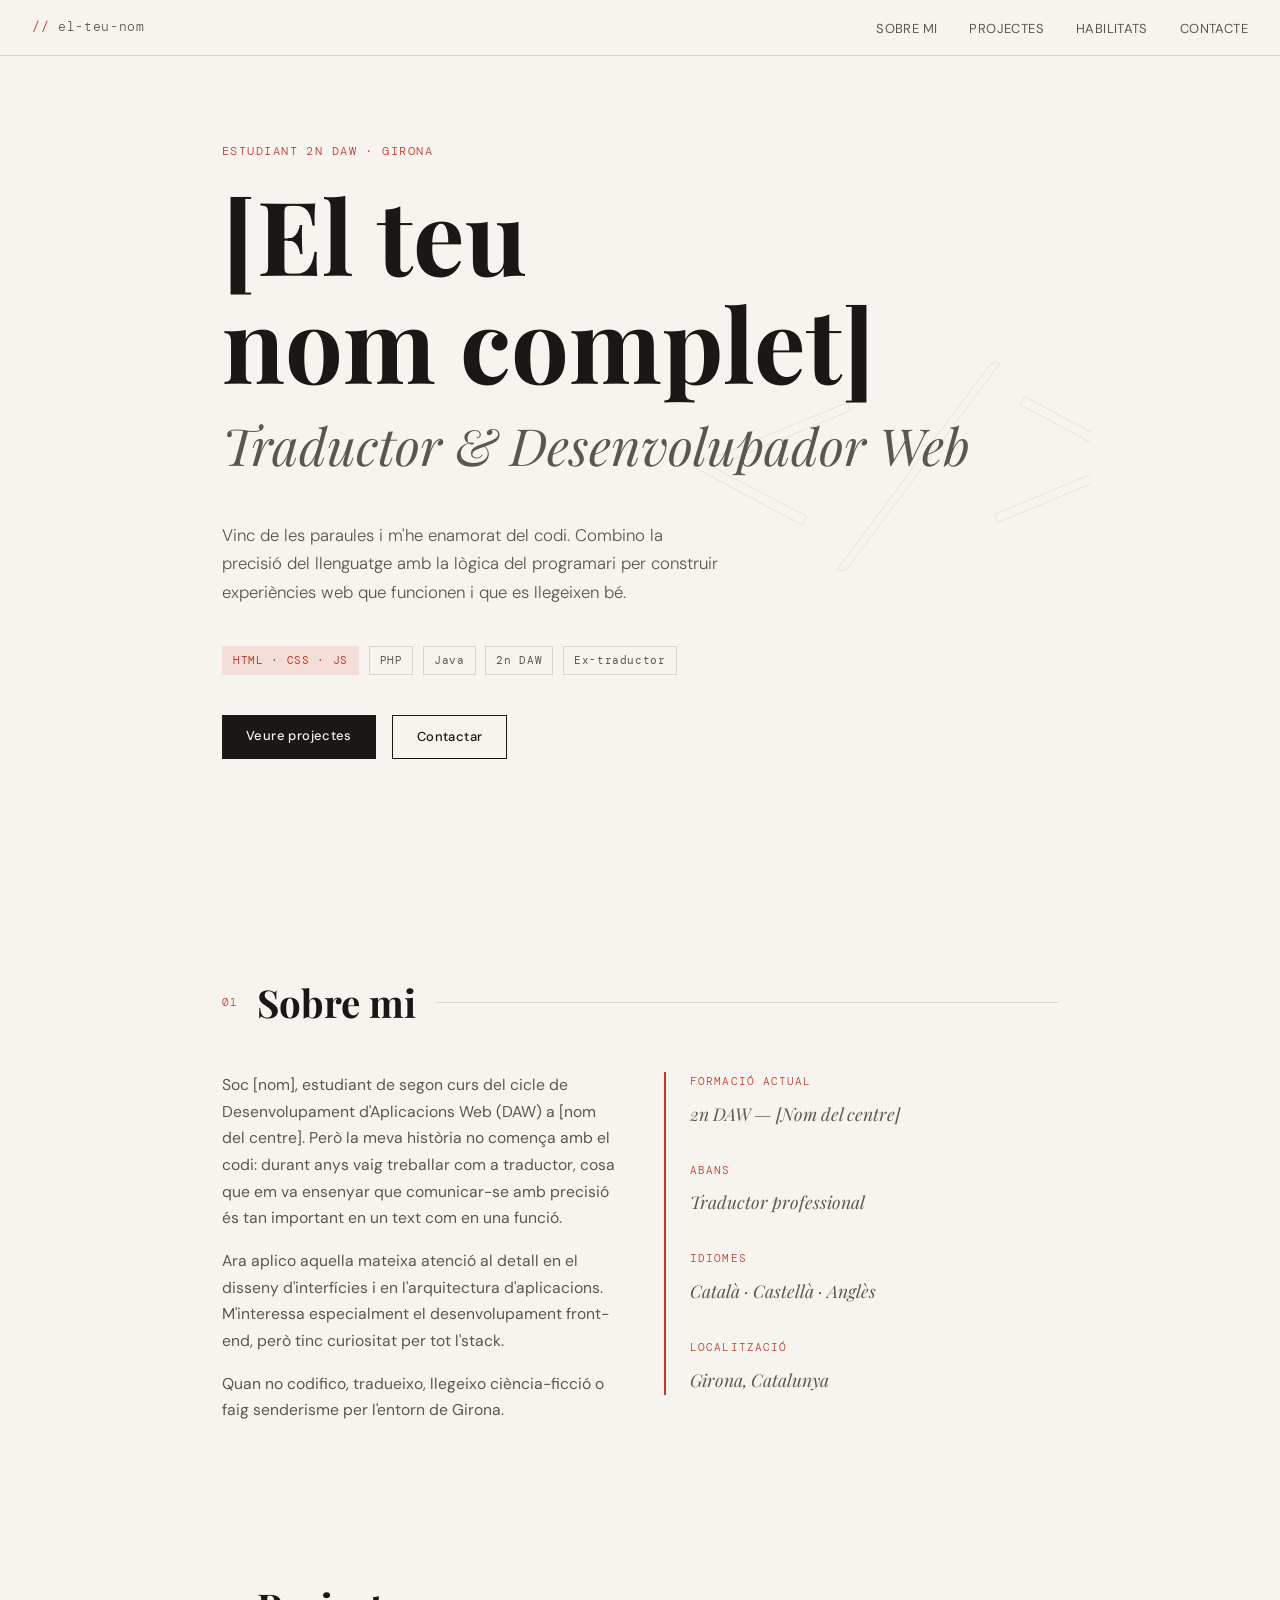
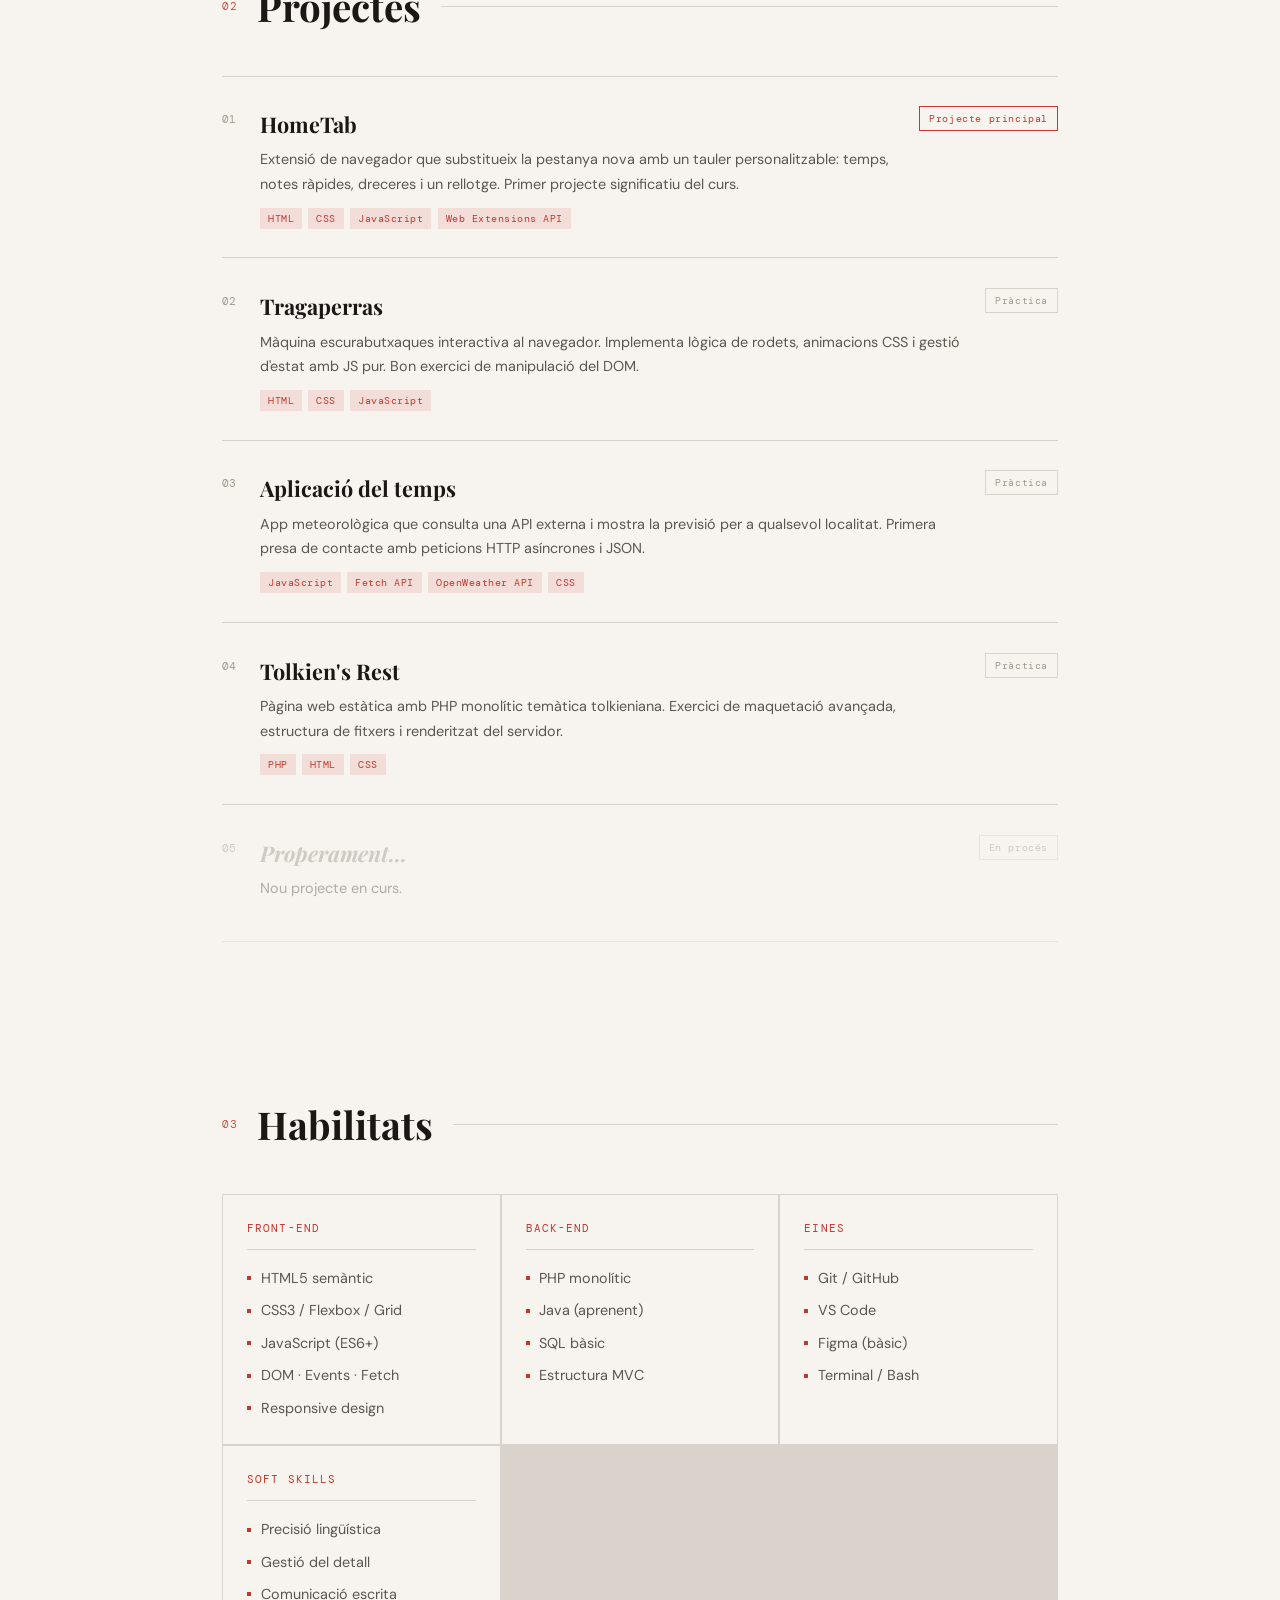
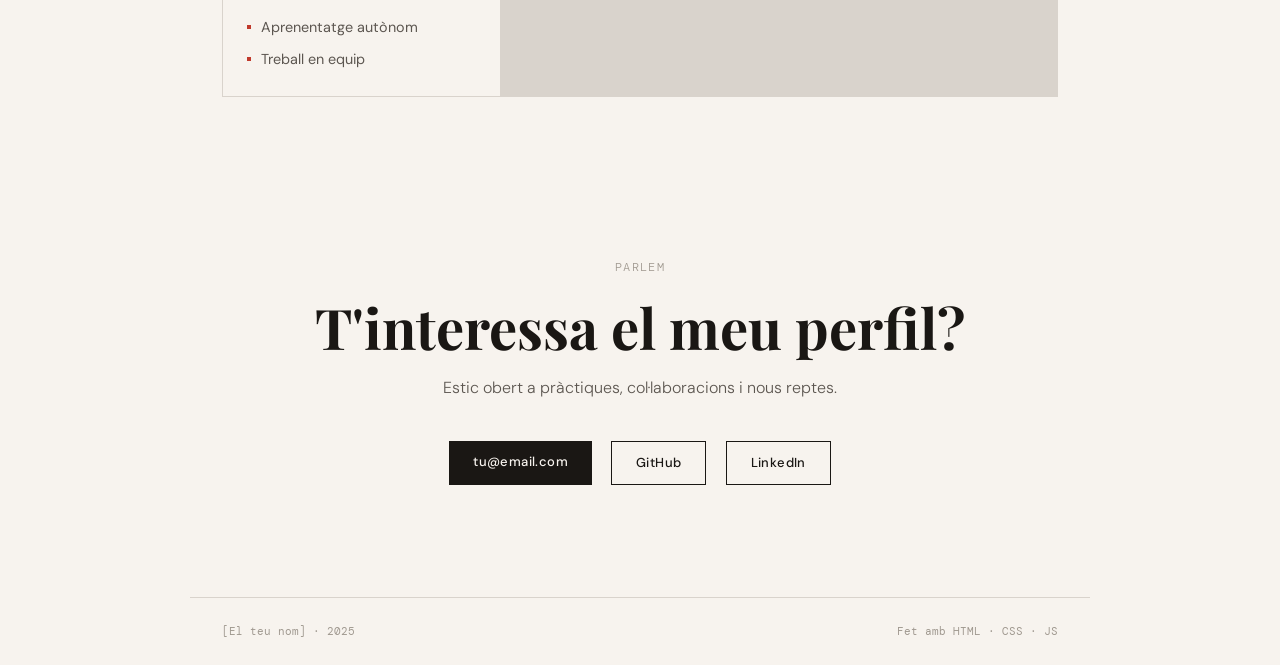
==== index.html @ 100c136e "Rename portfolio.html to index.html" ====
<!DOCTYPE html>
<html lang="ca">
<head>
  <meta charset="UTF-8" />
  <meta name="viewport" content="width=device-width, initial-scale=1.0" />
  <title>Portfolio — [El teu nom]</title>
  <link rel="preconnect" href="https://fonts.googleapis.com" />
  <link rel="preconnect" href="https://fonts.gstatic.com" crossorigin />
  <link href="https://fonts.googleapis.com/css2?family=Playfair+Display:ital,wght@0,400;0,700;1,400&family=DM+Mono:wght@300;400&family=DM+Sans:wght@300;400;500&display=swap" rel="stylesheet" />

  <style>
    *, *::before, *::after { box-sizing: border-box; margin: 0; padding: 0; }

    :root {
      --cream: #F7F3EE;
      --ink: #1A1714;
      --ink-muted: #5C5650;
      --ink-faint: #A09990;
      --accent: #C0392B;
      --accent-soft: #F2DDD9;
      --rule: #D9D3CC;
      --serif: 'Playfair Display', Georgia, serif;
      --sans: 'DM Sans', sans-serif;
      --mono: 'DM Mono', monospace;
    }

    html { scroll-behavior: smooth; }

    body {
      background: var(--cream);
      color: var(--ink);
      font-family: var(--sans);
      font-size: 16px;
      line-height: 1.7;
      overflow-x: hidden;
    }

    /* ── NAV ── */
    nav {
      position: fixed;
      top: 0; left: 0; right: 0;
      z-index: 100;
      background: var(--cream);
      border-bottom: 1px solid var(--rule);
      padding: 0 2rem;
      display: flex;
      align-items: center;
      justify-content: space-between;
      height: 56px;
      transition: box-shadow 0.3s;
    }
    nav.scrolled { box-shadow: 0 2px 16px rgba(26,23,20,0.07); }

    .nav-brand {
      font-family: var(--mono);
      font-size: 13px;
      font-weight: 300;
      color: var(--ink-muted);
      letter-spacing: 0.05em;
      text-decoration: none;
    }
    .nav-brand span { color: var(--accent); }

    .nav-links {
      display: flex;
      gap: 2rem;
      list-style: none;
    }
    .nav-links a {
      font-family: var(--sans);
      font-size: 13px;
      font-weight: 400;
      color: var(--ink-muted);
      text-decoration: none;
      letter-spacing: 0.03em;
      text-transform: uppercase;
      transition: color 0.2s;
    }
    .nav-links a:hover { color: var(--accent); }

    /* ── SECTIONS ── */
    section {
      padding: 5rem 2rem;
      max-width: 900px;
      margin: 0 auto;
    }

    /* ── HERO ── */
    #hero {
      min-height: 100vh;
      display: flex;
      flex-direction: column;
      justify-content: center;
      padding-top: 80px;
      position: relative;
      overflow: hidden;
    }

    .hero-decoration {
      position: absolute;
      right: -60px;
      top: 50%;
      transform: translateY(-50%);
      font-family: var(--serif);
      font-size: 22vw;
      font-style: italic;
      color: transparent;
      -webkit-text-stroke: 1px var(--rule);
      pointer-events: none;
      user-select: none;
      line-height: 1;
      opacity: 0.5;
    }

    .hero-label {
      font-family: var(--mono);
      font-size: 12px;
      font-weight: 300;
      color: var(--accent);
      letter-spacing: 0.12em;
      text-transform: uppercase;
      margin-bottom: 1.2rem;
      opacity: 0;
      animation: fadeUp 0.7s 0.2s forwards;
    }

    .hero-name {
      font-family: var(--serif);
      font-size: clamp(3rem, 8vw, 6.5rem);
      font-weight: 700;
      line-height: 1.05;
      margin-bottom: 0.4rem;
      opacity: 0;
      animation: fadeUp 0.7s 0.35s forwards;
    }

    .hero-name-sub {
      font-family: var(--serif);
      font-size: clamp(1.8rem, 4vw, 3.5rem);
      font-weight: 400;
      font-style: italic;
      color: var(--ink-muted);
      margin-bottom: 2rem;
      opacity: 0;
      animation: fadeUp 0.7s 0.5s forwards;
    }

    .hero-desc {
      font-size: 1.05rem;
      font-weight: 300;
      color: var(--ink-muted);
      max-width: 500px;
      margin-bottom: 2.5rem;
      opacity: 0;
      animation: fadeUp 0.7s 0.65s forwards;
    }

    .hero-tags {
      display: flex;
      flex-wrap: wrap;
      gap: 0.6rem;
      margin-bottom: 2.5rem;
      opacity: 0;
      animation: fadeUp 0.7s 0.8s forwards;
    }
    .tag {
      font-family: var(--mono);
      font-size: 11px;
      font-weight: 400;
      padding: 4px 10px;
      border: 1px solid var(--rule);
      color: var(--ink-muted);
      letter-spacing: 0.06em;
    }
    .tag.accent {
      background: var(--accent-soft);
      border-color: var(--accent-soft);
      color: var(--accent);
    }

    .hero-cta {
      display: flex;
      gap: 1rem;
      flex-wrap: wrap;
      opacity: 0;
      animation: fadeUp 0.7s 0.95s forwards;
    }
    .btn {
      font-family: var(--sans);
      font-size: 13px;
      font-weight: 500;
      padding: 10px 24px;
      text-decoration: none;
      display: inline-block;
      transition: all 0.2s;
      cursor: pointer;
      border: none;
      letter-spacing: 0.03em;
    }
    .btn-primary {
      background: var(--ink);
      color: var(--cream);
    }
    .btn-primary:hover { background: var(--accent); }
    .btn-outline {
      background: transparent;
      color: var(--ink);
      border: 1px solid var(--ink);
    }
    .btn-outline:hover { background: var(--ink); color: var(--cream); }

    /* ── SECTION HEADERS ── */
    .section-header {
      display: flex;
      align-items: center;
      gap: 1.2rem;
      margin-bottom: 3rem;
    }
    .section-num {
      font-family: var(--mono);
      font-size: 11px;
      font-weight: 300;
      color: var(--accent);
      letter-spacing: 0.1em;
    }
    .section-title {
      font-family: var(--serif);
      font-size: clamp(1.6rem, 3vw, 2.4rem);
      font-weight: 700;
      line-height: 1.15;
    }
    .section-rule {
      flex: 1;
      height: 1px;
      background: var(--rule);
    }

    /* ── SOBRE MI ── */
    .about-grid {
      display: grid;
      grid-template-columns: 1fr 1fr;
      gap: 3rem;
      align-items: start;
    }
    @media (max-width: 640px) { .about-grid { grid-template-columns: 1fr; } }

    .about-text p {
      color: var(--ink-muted);
      margin-bottom: 1rem;
      font-size: 0.98rem;
    }
    .about-text p:last-child { margin-bottom: 0; }

    .about-aside {
      border-left: 2px solid var(--accent);
      padding-left: 1.5rem;
    }
    .aside-block {
      margin-bottom: 2rem;
    }
    .aside-block:last-child { margin-bottom: 0; }
    .aside-label {
      font-family: var(--mono);
      font-size: 11px;
      font-weight: 300;
      color: var(--accent);
      letter-spacing: 0.1em;
      text-transform: uppercase;
      margin-bottom: 0.5rem;
    }
    .aside-value {
      font-family: var(--serif);
      font-size: 1.1rem;
      font-style: italic;
      color: var(--ink-muted);
    }

    /* ── PROJECTES ── */
    .project-list {
      display: flex;
      flex-direction: column;
      gap: 1px;
      border-top: 1px solid var(--rule);
    }
    .project-item {
      border-bottom: 1px solid var(--rule);
      padding: 1.8rem 0;
      display: grid;
      grid-template-columns: auto 1fr auto;
      gap: 1.5rem;
      align-items: start;
      cursor: pointer;
      transition: background 0.2s;
      position: relative;
    }
    .project-item:hover { background: rgba(192,57,43,0.03); }
    .project-item::after {
      content: '→';
      position: absolute;
      right: 0;
      top: 50%;
      transform: translateY(-50%) translateX(-8px);
      opacity: 0;
      transition: all 0.2s;
      color: var(--accent);
      font-size: 1.2rem;
    }
    .project-item:hover::after { opacity: 1; transform: translateY(-50%) translateX(0); }

    .project-num {
      font-family: var(--mono);
      font-size: 11px;
      color: var(--ink-faint);
      padding-top: 4px;
    }
    .project-name {
      font-family: var(--serif);
      font-size: 1.35rem;
      font-weight: 700;
      margin-bottom: 0.3rem;
    }
    .project-desc {
      font-size: 0.9rem;
      color: var(--ink-muted);
      margin-bottom: 0.7rem;
    }
    .project-tech {
      display: flex;
      flex-wrap: wrap;
      gap: 0.4rem;
    }
    .tech-pill {
      font-family: var(--mono);
      font-size: 10px;
      font-weight: 400;
      padding: 2px 8px;
      background: var(--accent-soft);
      color: var(--accent);
      letter-spacing: 0.05em;
    }
    .project-badge {
      font-family: var(--mono);
      font-size: 10px;
      padding: 3px 9px;
      border: 1px solid var(--rule);
      color: var(--ink-faint);
      letter-spacing: 0.06em;
      white-space: nowrap;
    }
    .project-badge.featured {
      border-color: var(--accent);
      color: var(--accent);
    }

    /* ── HABILITATS ── */
    .skills-grid {
      display: grid;
      grid-template-columns: repeat(auto-fit, minmax(220px, 1fr));
      gap: 2px;
      background: var(--rule);
      border: 1px solid var(--rule);
    }
    .skill-group {
      background: var(--cream);
      padding: 1.5rem;
    }
    .skill-group-title {
      font-family: var(--mono);
      font-size: 11px;
      font-weight: 400;
      color: var(--accent);
      letter-spacing: 0.1em;
      text-transform: uppercase;
      margin-bottom: 1rem;
      padding-bottom: 0.7rem;
      border-bottom: 1px solid var(--rule);
    }
    .skill-list {
      list-style: none;
      display: flex;
      flex-direction: column;
      gap: 0.5rem;
    }
    .skill-list li {
      font-size: 0.9rem;
      color: var(--ink-muted);
      display: flex;
      align-items: center;
      gap: 0.6rem;
    }
    .skill-list li::before {
      content: '';
      width: 4px;
      height: 4px;
      background: var(--accent);
      flex-shrink: 0;
    }

    /* ── CONTACTE ── */
    #contact {
      text-align: center;
      padding: 5rem 2rem 7rem;
    }
    .contact-eyebrow {
      font-family: var(--mono);
      font-size: 12px;
      font-weight: 300;
      color: var(--ink-faint);
      letter-spacing: 0.12em;
      text-transform: uppercase;
      margin-bottom: 1.2rem;
    }
    .contact-heading {
      font-family: var(--serif);
      font-size: clamp(2rem, 5vw, 3.5rem);
      font-weight: 700;
      margin-bottom: 1rem;
      line-height: 1.1;
    }
    .contact-sub {
      font-size: 1rem;
      color: var(--ink-muted);
      margin-bottom: 2.5rem;
      font-weight: 300;
    }
    .contact-links {
      display: flex;
      gap: 1.2rem;
      justify-content: center;
      flex-wrap: wrap;
    }

    /* ── FOOTER ── */
    footer {
      border-top: 1px solid var(--rule);
      padding: 1.5rem 2rem;
      display: flex;
      justify-content: space-between;
      align-items: center;
      font-family: var(--mono);
      font-size: 11px;
      color: var(--ink-faint);
      max-width: 900px;
      margin: 0 auto;
    }

    /* ── ANIMACIONS ── */
    @keyframes fadeUp {
      from { opacity: 0; transform: translateY(18px); }
      to   { opacity: 1; transform: translateY(0); }
    }

    .reveal {
      opacity: 0;
      transform: translateY(20px);
      transition: opacity 0.6s, transform 0.6s;
    }
    .reveal.visible {
      opacity: 1;
      transform: translateY(0);
    }

    /* ── HAMBURGER MOBILE ── */
    .nav-toggle {
      display: none;
      background: none;
      border: none;
      cursor: pointer;
      padding: 4px;
      flex-direction: column;
      gap: 5px;
    }
    .nav-toggle span {
      display: block;
      width: 22px;
      height: 1.5px;
      background: var(--ink);
      transition: all 0.3s;
    }

    @media (max-width: 600px) {
      .nav-toggle { display: flex; }
      .nav-links {
        display: none;
        position: absolute;
        top: 56px; left: 0; right: 0;
        background: var(--cream);
        border-bottom: 1px solid var(--rule);
        flex-direction: column;
        gap: 0;
        padding: 0.5rem 0;
      }
      .nav-links.open { display: flex; }
      .nav-links li { border-bottom: 1px solid var(--rule); }
      .nav-links a {
        display: block;
        padding: 0.9rem 2rem;
        font-size: 14px;
      }
    }
  </style>
</head>
<body>

<!-- ── NAV ── -->
<nav id="nav">
  <a class="nav-brand" href="#hero">
    <span>//</span> el-teu-nom
  </a>
  <ul class="nav-links" id="nav-links">
    <li><a href="#sobre">Sobre mi</a></li>
    <li><a href="#projectes">Projectes</a></li>
    <li><a href="#habilitats">Habilitats</a></li>
    <li><a href="#contact">Contacte</a></li>
  </ul>
  <button class="nav-toggle" id="nav-toggle" aria-label="Menú">
    <span></span><span></span><span></span>
  </button>
</nav>

<!-- ── HERO ── -->
<section id="hero">
  <div class="hero-decoration" aria-hidden="true">&lt;/&gt;</div>

  <p class="hero-label">Estudiant 2n DAW · Girona</p>
  <h1 class="hero-name">[El teu<br>nom complet]</h1>
  <p class="hero-name-sub">Traductor & Desenvolupador Web</p>
  <p class="hero-desc">
    Vinc de les paraules i m'he enamorat del codi. Combino la precisió
    del llenguatge amb la lògica del programari per construir experiències web
    que funcionen i que es llegeixen bé.
  </p>
  <div class="hero-tags">
    <span class="tag accent">HTML · CSS · JS</span>
    <span class="tag">PHP</span>
    <span class="tag">Java</span>
    <span class="tag">2n DAW</span>
    <span class="tag">Ex-traductor</span>
  </div>
  <div class="hero-cta">
    <a href="#projectes" class="btn btn-primary">Veure projectes</a>
    <a href="#contact" class="btn btn-outline">Contactar</a>
  </div>
</section>

<!-- ── SOBRE MI ── -->
<section id="sobre">
  <div class="section-header reveal">
    <span class="section-num">01</span>
    <h2 class="section-title">Sobre mi</h2>
    <div class="section-rule"></div>
  </div>

  <div class="about-grid reveal">
    <div class="about-text">
      <p>
        Soc [nom], estudiant de segon curs del cicle de Desenvolupament
        d'Aplicacions Web (DAW) a [nom del centre]. Però la meva història no
        comença amb el codi: durant anys vaig treballar com a traductor, cosa
        que em va ensenyar que comunicar-se amb precisió és tan important
        en un text com en una funció.
      </p>
      <p>
        Ara aplico aquella mateixa atenció al detall en el disseny d'interfícies
        i en l'arquitectura d'aplicacions. M'interessa especialment el
        desenvolupament front-end, però tinc curiositat per tot l'stack.
      </p>
      <p>
        Quan no codifico, tradueixo, llegeixo ciència-ficció o faig senderisme
        per l'entorn de Girona.
      </p>
    </div>

    <div class="about-aside">
      <div class="aside-block">
        <p class="aside-label">Formació actual</p>
        <p class="aside-value">2n DAW — [Nom del centre]</p>
      </div>
      <div class="aside-block">
        <p class="aside-label">Abans</p>
        <p class="aside-value">Traductor professional</p>
      </div>
      <div class="aside-block">
        <p class="aside-label">Idiomes</p>
        <p class="aside-value">Català · Castellà · Anglès</p>
      </div>
      <div class="aside-block">
        <p class="aside-label">Localització</p>
        <p class="aside-value">Girona, Catalunya</p>
      </div>
    </div>
  </div>
</section>

<!-- ── PROJECTES ── -->
<section id="projectes">
  <div class="section-header reveal">
    <span class="section-num">02</span>
    <h2 class="section-title">Projectes</h2>
    <div class="section-rule"></div>
  </div>

  <div class="project-list">

    <!-- HomeTab -->
    <div class="project-item reveal">
      <span class="project-num">01</span>
      <div>
        <h3 class="project-name">HomeTab</h3>
        <p class="project-desc">
          Extensió de navegador que substitueix la pestanya nova amb un
          tauler personalitzable: temps, notes ràpides, dreceres i un
          rellotge. Primer projecte significatiu del curs.
        </p>
        <div class="project-tech">
          <span class="tech-pill">HTML</span>
          <span class="tech-pill">CSS</span>
          <span class="tech-pill">JavaScript</span>
          <span class="tech-pill">Web Extensions API</span>
        </div>
      </div>
      <span class="project-badge featured">Projecte principal</span>
    </div>

    <!-- Tragaperras -->
    <div class="project-item reveal">
      <span class="project-num">02</span>
      <div>
        <h3 class="project-name">Tragaperras</h3>
        <p class="project-desc">
          Màquina escurabutxaques interactiva al navegador. Implementa
          lògica de rodets, animacions CSS i gestió d'estat amb JS pur.
          Bon exercici de manipulació del DOM.
        </p>
        <div class="project-tech">
          <span class="tech-pill">HTML</span>
          <span class="tech-pill">CSS</span>
          <span class="tech-pill">JavaScript</span>
        </div>
      </div>
      <span class="project-badge">Pràctica</span>
    </div>

    <!-- Aplicació del temps -->
    <div class="project-item reveal">
      <span class="project-num">03</span>
      <div>
        <h3 class="project-name">Aplicació del temps</h3>
        <p class="project-desc">
          App meteorològica que consulta una API externa i mostra la
          previsió per a qualsevol localitat. Primera presa de contacte
          amb peticions HTTP asíncrones i JSON.
        </p>
        <div class="project-tech">
          <span class="tech-pill">JavaScript</span>
          <span class="tech-pill">Fetch API</span>
          <span class="tech-pill">OpenWeather API</span>
          <span class="tech-pill">CSS</span>
        </div>
      </div>
      <span class="project-badge">Pràctica</span>
    </div>

    <!-- Tolkien's Rest -->
    <div class="project-item reveal">
      <span class="project-num">04</span>
      <div>
        <h3 class="project-name">Tolkien's Rest</h3>
        <p class="project-desc">
          Pàgina web estàtica amb PHP monolític temàtica tolkieniana.
          Exercici de maquetació avançada, estructura de fitxers i
          renderitzat del servidor.
        </p>
        <div class="project-tech">
          <span class="tech-pill">PHP</span>
          <span class="tech-pill">HTML</span>
          <span class="tech-pill">CSS</span>
        </div>
      </div>
      <span class="project-badge">Pràctica</span>
    </div>

    <!-- Placeholder futur -->
    <div class="project-item reveal" style="opacity:0.45; pointer-events:none;">
      <span class="project-num">05</span>
      <div>
        <h3 class="project-name" style="font-style:italic; color: var(--ink-faint);">Properament…</h3>
        <p class="project-desc">Nou projecte en curs.</p>
        <div class="project-tech"></div>
      </div>
      <span class="project-badge">En procés</span>
    </div>

  </div>
</section>

<!-- ── HABILITATS ── -->
<section id="habilitats">
  <div class="section-header reveal">
    <span class="section-num">03</span>
    <h2 class="section-title">Habilitats</h2>
    <div class="section-rule"></div>
  </div>

  <div class="skills-grid reveal">
    <div class="skill-group">
      <p class="skill-group-title">Front-end</p>
      <ul class="skill-list">
        <li>HTML5 semàntic</li>
        <li>CSS3 / Flexbox / Grid</li>
        <li>JavaScript (ES6+)</li>
        <li>DOM · Events · Fetch</li>
        <li>Responsive design</li>
      </ul>
    </div>
    <div class="skill-group">
      <p class="skill-group-title">Back-end</p>
      <ul class="skill-list">
        <li>PHP monolític</li>
        <li>Java (aprenent)</li>
        <li>SQL bàsic</li>
        <li>Estructura MVC</li>
      </ul>
    </div>
    <div class="skill-group">
      <p class="skill-group-title">Eines</p>
      <ul class="skill-list">
        <li>Git / GitHub</li>
        <li>VS Code</li>
        <li>Figma (bàsic)</li>
        <li>Terminal / Bash</li>
      </ul>
    </div>
    <div class="skill-group">
      <p class="skill-group-title">Soft skills</p>
      <ul class="skill-list">
        <li>Precisió lingüística</li>
        <li>Gestió del detall</li>
        <li>Comunicació escrita</li>
        <li>Aprenentatge autònom</li>
        <li>Treball en equip</li>
      </ul>
    </div>
  </div>
</section>

<!-- ── CONTACTE ── -->
<section id="contact">
  <p class="contact-eyebrow reveal">Parlem</p>
  <h2 class="contact-heading reveal">T'interessa el meu perfil?</h2>
  <p class="contact-sub reveal">
    Estic obert a pràctiques, col·laboracions i nous reptes.
  </p>
  <div class="contact-links reveal">
    <a href="mailto:tu@email.com" class="btn btn-primary">tu@email.com</a>
    <a href="https://github.com/el-teu-usuari" target="_blank" rel="noopener" class="btn btn-outline">GitHub</a>
    <a href="https://linkedin.com/in/el-teu-usuari" target="_blank" rel="noopener" class="btn btn-outline">LinkedIn</a>
  </div>
</section>

<!-- ── FOOTER ── -->
<footer>
  <span>[El teu nom] · 2025</span>
  <span>Fet amb HTML · CSS · JS</span>
</footer>

<!-- ── JS ── -->
<script>
  // Nav scroll shadow
  const nav = document.getElementById('nav');
  window.addEventListener('scroll', () => {
    nav.classList.toggle('scrolled', window.scrollY > 10);
  });

  // Mobile menu
  const toggle = document.getElementById('nav-toggle');
  const navLinks = document.getElementById('nav-links');
  toggle.addEventListener('click', () => {
    navLinks.classList.toggle('open');
  });
  navLinks.querySelectorAll('a').forEach(a => {
    a.addEventListener('click', () => navLinks.classList.remove('open'));
  });

  // Reveal on scroll
  const reveals = document.querySelectorAll('.reveal');
  const observer = new IntersectionObserver((entries) => {
    entries.forEach((entry, i) => {
      if (entry.isIntersecting) {
        const siblings = Array.from(entry.target.parentElement.querySelectorAll('.reveal'));
        const idx = siblings.indexOf(entry.target);
        setTimeout(() => entry.target.classList.add('visible'), idx * 80);
        observer.unobserve(entry.target);
      }
    });
  }, { threshold: 0.1, rootMargin: '0px 0px -40px 0px' });

  reveals.forEach(el => observer.observe(el));
</script>

</body>
</html>
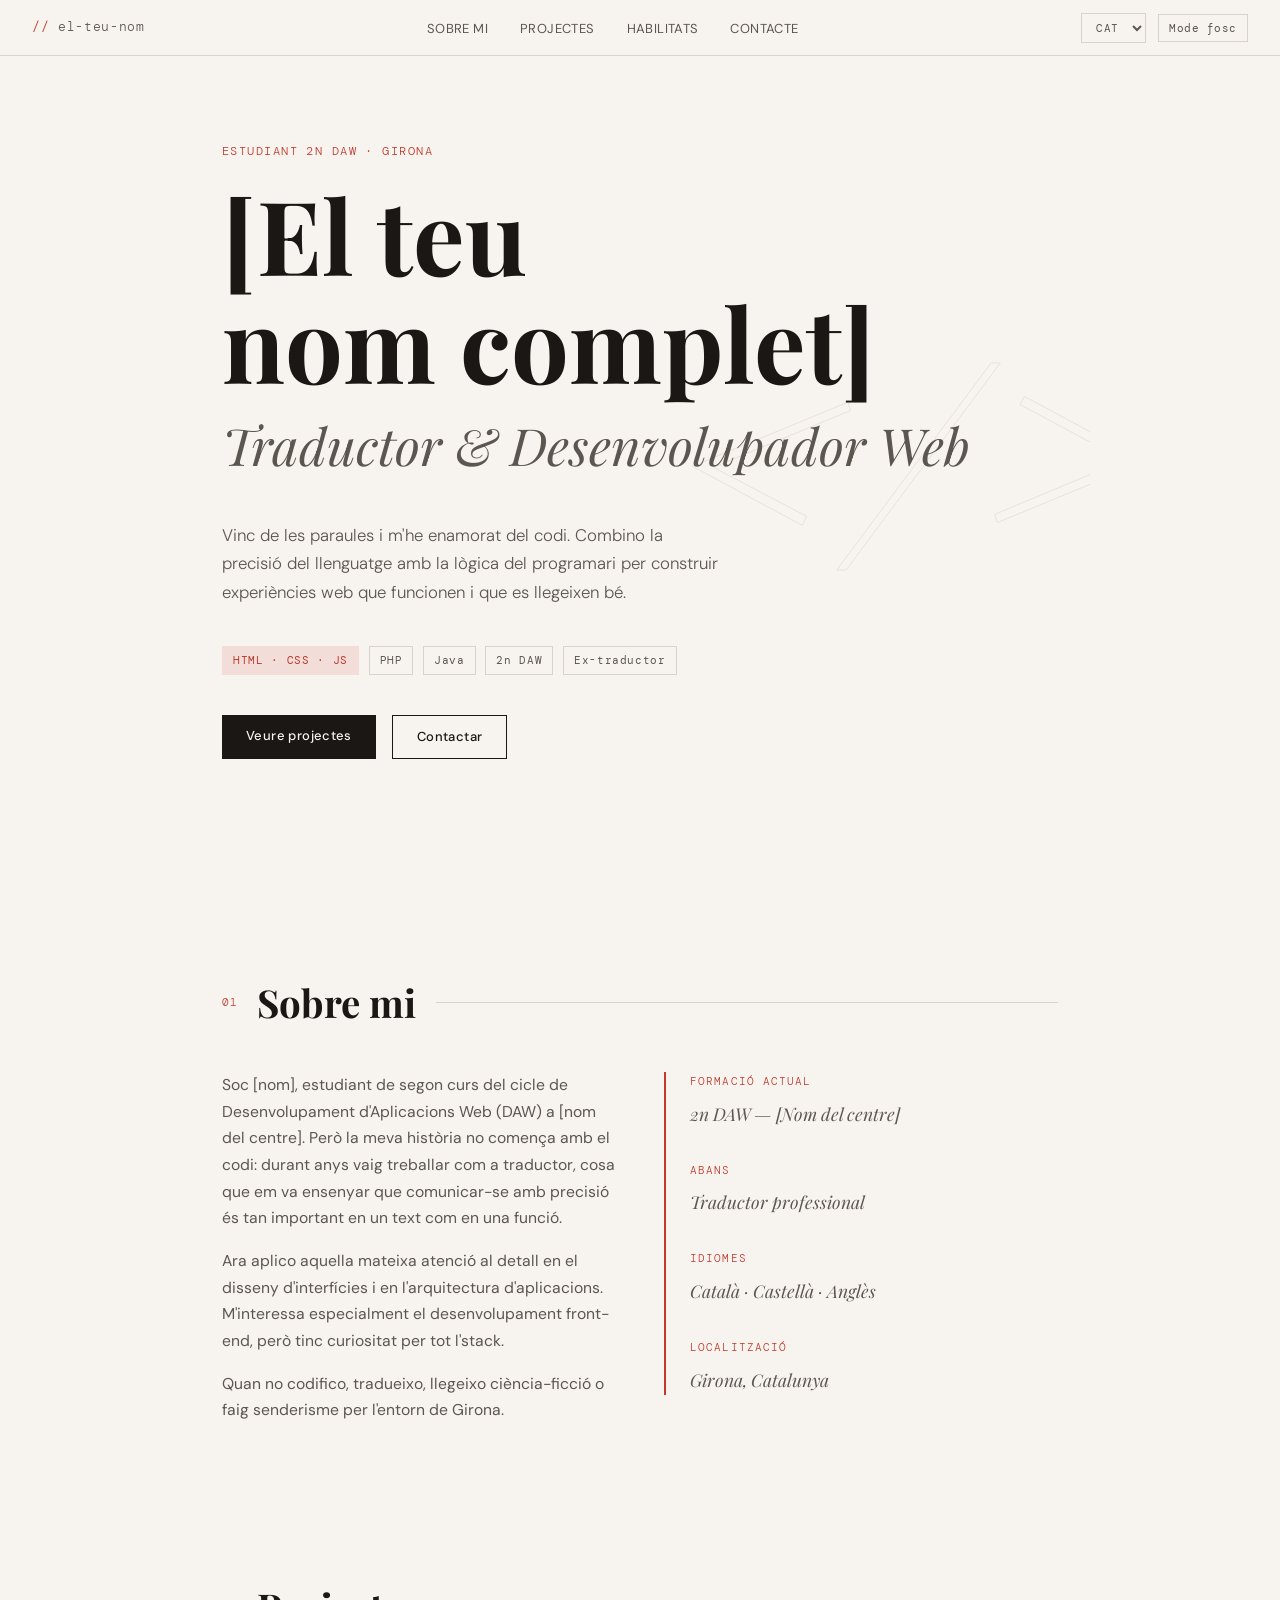
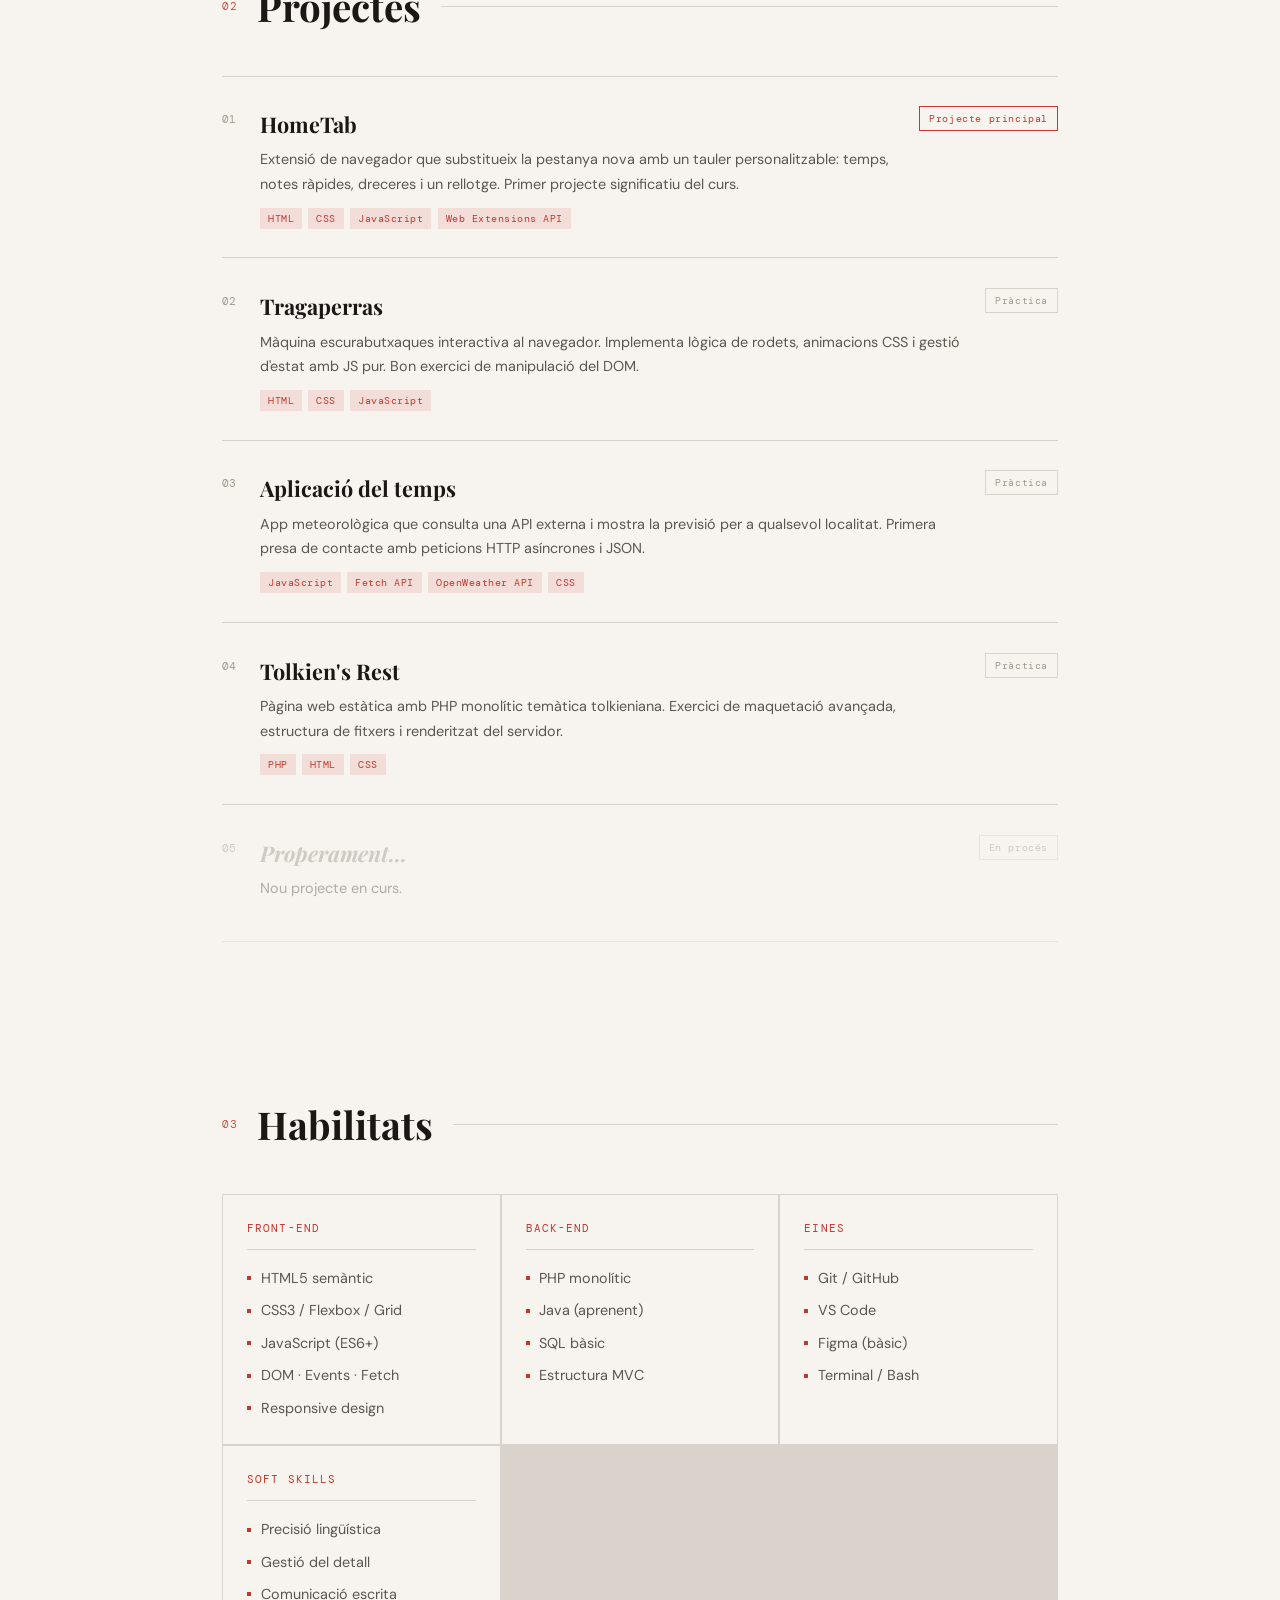
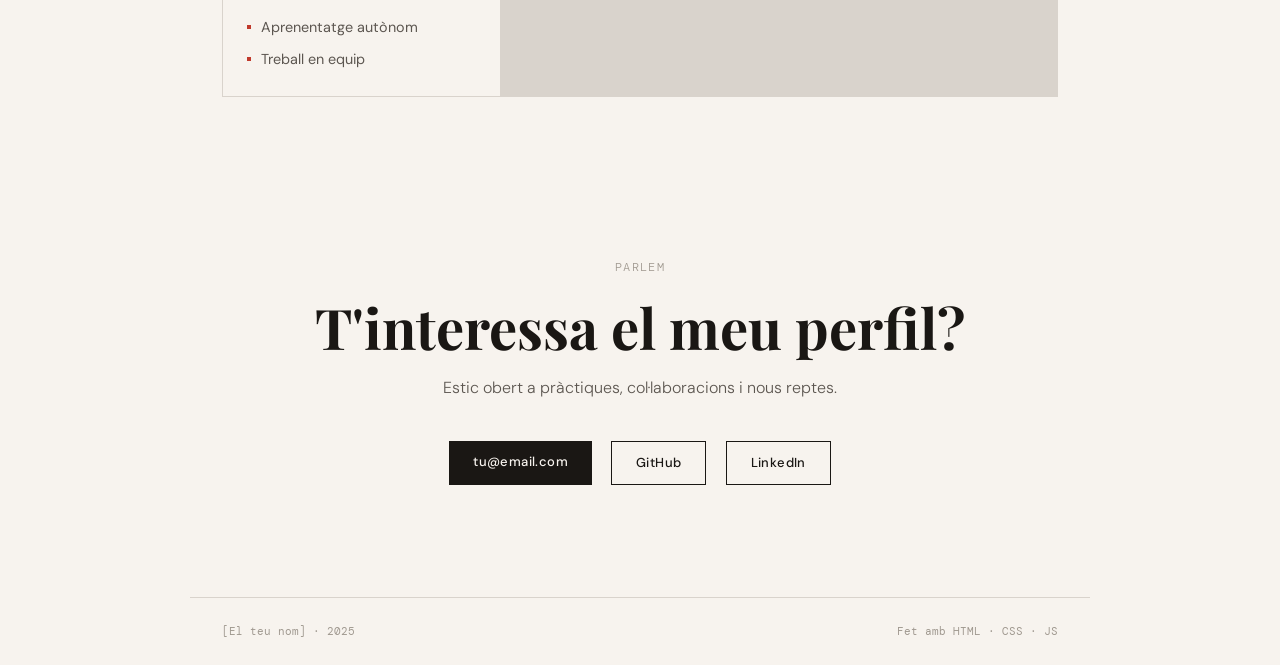
==== commit c239b3e6: "feat: added dark mode and languages" ====
--- a/index.html
+++ b/index.html
@@ -24,6 +24,16 @@
       --mono: 'DM Mono', monospace;
     }
 
+    body[data-theme="dark"] {
+      --cream: #14110F;
+      --ink: #F7F3EE;
+      --ink-muted: #D0C7BE;
+      --ink-faint: #9E9389;
+      --accent: #E46C5B;
+      --accent-soft: #2B1C19;
+      --rule: #3B322C;
+    }
+
     html { scroll-behavior: smooth; }
 
     body {
@@ -33,6 +43,7 @@
       font-size: 16px;
       line-height: 1.7;
       overflow-x: hidden;
+      transition: background 0.3s ease, color 0.3s ease;
     }
 
     /* ── NAV ── */
@@ -478,7 +489,40 @@
       transition: all 0.3s;
     }
 
+
+    .nav-actions {
+      display: flex;
+      align-items: center;
+      gap: 0.75rem;
+    }
+
+    .nav-control {
+      font-family: var(--mono);
+      font-size: 11px;
+      color: var(--ink-muted);
+      background: transparent;
+      border: 1px solid var(--rule);
+      padding: 6px 10px;
+      letter-spacing: 0.05em;
+    }
+
+    .nav-control:focus-visible,
+    .btn:focus-visible,
+    .nav-links a:focus-visible,
+    .nav-brand:focus-visible,
+    .nav-toggle:focus-visible {
+      outline: 2px solid var(--accent);
+      outline-offset: 2px;
+    }
+
     @media (max-width: 600px) {
+      .nav-actions {
+        gap: 0.5rem;
+      }
+      .nav-control {
+        padding: 5px 8px;
+        font-size: 10px;
+      }
       .nav-toggle { display: flex; }
       .nav-links {
         display: none;
@@ -508,24 +552,32 @@
     <span>//</span> el-teu-nom
   </a>
   <ul class="nav-links" id="nav-links">
-    <li><a href="#sobre">Sobre mi</a></li>
-    <li><a href="#projectes">Projectes</a></li>
-    <li><a href="#habilitats">Habilitats</a></li>
-    <li><a href="#contact">Contacte</a></li>
+    <li><a href="#sobre" data-i18n="nav_about">Sobre mi</a></li>
+    <li><a href="#projectes" data-i18n="nav_projects">Projectes</a></li>
+    <li><a href="#habilitats" data-i18n="nav_skills">Habilitats</a></li>
+    <li><a href="#contact" data-i18n="nav_contact">Contacte</a></li>
   </ul>
-  <button class="nav-toggle" id="nav-toggle" aria-label="Menú">
-    <span></span><span></span><span></span>
-  </button>
+  <div class="nav-actions">
+    <select class="nav-control" id="lang-switcher" aria-label="Canviar idioma">
+      <option value="ca">CAT</option>
+      <option value="es">ESP</option>
+      <option value="en">ENG</option>
+    </select>
+    <button class="nav-control" id="theme-toggle" type="button" data-i18n="theme_toggle">Mode fosc</button>
+    <button class="nav-toggle" id="nav-toggle" aria-label="Menú">
+      <span></span><span></span><span></span>
+    </button>
+  </div>
 </nav>
 
 <!-- ── HERO ── -->
 <section id="hero">
   <div class="hero-decoration" aria-hidden="true">&lt;/&gt;</div>
 
-  <p class="hero-label">Estudiant 2n DAW · Girona</p>
+  <p class="hero-label" data-i18n="hero_label">Estudiant 2n DAW · Girona</p>
   <h1 class="hero-name">[El teu<br>nom complet]</h1>
-  <p class="hero-name-sub">Traductor & Desenvolupador Web</p>
-  <p class="hero-desc">
+  <p class="hero-name-sub" data-i18n="hero_sub">Traductor & Desenvolupador Web</p>
+  <p class="hero-desc" data-i18n="hero_desc">
     Vinc de les paraules i m'he enamorat del codi. Combino la precisió
     del llenguatge amb la lògica del programari per construir experiències web
     que funcionen i que es llegeixen bé.
@@ -538,8 +590,8 @@
     <span class="tag">Ex-traductor</span>
   </div>
   <div class="hero-cta">
-    <a href="#projectes" class="btn btn-primary">Veure projectes</a>
-    <a href="#contact" class="btn btn-outline">Contactar</a>
+    <a href="#projectes" class="btn btn-primary" data-i18n="hero_cta_projects">Veure projectes</a>
+    <a href="#contact" class="btn btn-outline" data-i18n="hero_cta_contact">Contactar</a>
   </div>
 </section>
 
@@ -547,25 +599,25 @@
 <section id="sobre">
   <div class="section-header reveal">
     <span class="section-num">01</span>
-    <h2 class="section-title">Sobre mi</h2>
+    <h2 class="section-title" data-i18n="about_title">Sobre mi</h2>
     <div class="section-rule"></div>
   </div>
 
   <div class="about-grid reveal">
     <div class="about-text">
-      <p>
+      <p data-i18n="about_p1">
         Soc [nom], estudiant de segon curs del cicle de Desenvolupament
         d'Aplicacions Web (DAW) a [nom del centre]. Però la meva història no
         comença amb el codi: durant anys vaig treballar com a traductor, cosa
         que em va ensenyar que comunicar-se amb precisió és tan important
         en un text com en una funció.
       </p>
-      <p>
+      <p data-i18n="about_p2">
         Ara aplico aquella mateixa atenció al detall en el disseny d'interfícies
         i en l'arquitectura d'aplicacions. M'interessa especialment el
         desenvolupament front-end, però tinc curiositat per tot l'stack.
       </p>
-      <p>
+      <p data-i18n="about_p3">
         Quan no codifico, tradueixo, llegeixo ciència-ficció o faig senderisme
         per l'entorn de Girona.
       </p>
@@ -573,20 +625,20 @@
 
     <div class="about-aside">
       <div class="aside-block">
-        <p class="aside-label">Formació actual</p>
-        <p class="aside-value">2n DAW — [Nom del centre]</p>
+        <p class="aside-label" data-i18n="aside_current_education">Formació actual</p>
+        <p class="aside-value" data-i18n="aside_current_education_value">2n DAW — [Nom del centre]</p>
       </div>
       <div class="aside-block">
-        <p class="aside-label">Abans</p>
-        <p class="aside-value">Traductor professional</p>
+        <p class="aside-label" data-i18n="aside_before">Abans</p>
+        <p class="aside-value" data-i18n="aside_before_value">Traductor professional</p>
       </div>
       <div class="aside-block">
-        <p class="aside-label">Idiomes</p>
-        <p class="aside-value">Català · Castellà · Anglès</p>
+        <p class="aside-label" data-i18n="aside_languages">Idiomes</p>
+        <p class="aside-value" data-i18n="aside_languages_value">Català · Castellà · Anglès</p>
       </div>
       <div class="aside-block">
-        <p class="aside-label">Localització</p>
-        <p class="aside-value">Girona, Catalunya</p>
+        <p class="aside-label" data-i18n="aside_location">Localització</p>
+        <p class="aside-value" data-i18n="aside_location_value">Girona, Catalunya</p>
       </div>
     </div>
   </div>
@@ -596,7 +648,7 @@
 <section id="projectes">
   <div class="section-header reveal">
     <span class="section-num">02</span>
-    <h2 class="section-title">Projectes</h2>
+    <h2 class="section-title" data-i18n="projects_title">Projectes</h2>
     <div class="section-rule"></div>
   </div>
 
@@ -607,7 +659,7 @@
       <span class="project-num">01</span>
       <div>
         <h3 class="project-name">HomeTab</h3>
-        <p class="project-desc">
+        <p class="project-desc" data-i18n="project_desc_1">
           Extensió de navegador que substitueix la pestanya nova amb un
           tauler personalitzable: temps, notes ràpides, dreceres i un
           rellotge. Primer projecte significatiu del curs.
@@ -619,7 +671,7 @@
           <span class="tech-pill">Web Extensions API</span>
         </div>
       </div>
-      <span class="project-badge featured">Projecte principal</span>
+      <span class="project-badge featured" data-i18n="badge_featured">Projecte principal</span>
     </div>
 
     <!-- Tragaperras -->
@@ -627,7 +679,7 @@
       <span class="project-num">02</span>
       <div>
         <h3 class="project-name">Tragaperras</h3>
-        <p class="project-desc">
+        <p class="project-desc" data-i18n="project_desc_2">
           Màquina escurabutxaques interactiva al navegador. Implementa
           lògica de rodets, animacions CSS i gestió d'estat amb JS pur.
           Bon exercici de manipulació del DOM.
@@ -638,7 +690,7 @@
           <span class="tech-pill">JavaScript</span>
         </div>
       </div>
-      <span class="project-badge">Pràctica</span>
+      <span class="project-badge" data-i18n="badge_practice">Pràctica</span>
     </div>
 
     <!-- Aplicació del temps -->
@@ -646,7 +698,7 @@
       <span class="project-num">03</span>
       <div>
         <h3 class="project-name">Aplicació del temps</h3>
-        <p class="project-desc">
+        <p class="project-desc" data-i18n="project_desc_3">
           App meteorològica que consulta una API externa i mostra la
           previsió per a qualsevol localitat. Primera presa de contacte
           amb peticions HTTP asíncrones i JSON.
@@ -658,7 +710,7 @@
           <span class="tech-pill">CSS</span>
         </div>
       </div>
-      <span class="project-badge">Pràctica</span>
+      <span class="project-badge" data-i18n="badge_practice">Pràctica</span>
     </div>
 
     <!-- Tolkien's Rest -->
@@ -666,7 +718,7 @@
       <span class="project-num">04</span>
       <div>
         <h3 class="project-name">Tolkien's Rest</h3>
-        <p class="project-desc">
+        <p class="project-desc" data-i18n="project_desc_4">
           Pàgina web estàtica amb PHP monolític temàtica tolkieniana.
           Exercici de maquetació avançada, estructura de fitxers i
           renderitzat del servidor.
@@ -677,18 +729,18 @@
           <span class="tech-pill">CSS</span>
         </div>
       </div>
-      <span class="project-badge">Pràctica</span>
+      <span class="project-badge" data-i18n="badge_practice">Pràctica</span>
     </div>
 
     <!-- Placeholder futur -->
     <div class="project-item reveal" style="opacity:0.45; pointer-events:none;">
       <span class="project-num">05</span>
       <div>
-        <h3 class="project-name" style="font-style:italic; color: var(--ink-faint);">Properament…</h3>
-        <p class="project-desc">Nou projecte en curs.</p>
+        <h3 class="project-name" style="font-style:italic; color: var(--ink-faint);" data-i18n="project_coming">Properament…</h3>
+        <p class="project-desc" data-i18n="project_coming_desc">Nou projecte en curs.</p>
         <div class="project-tech"></div>
       </div>
-      <span class="project-badge">En procés</span>
+      <span class="project-badge" data-i18n="badge_progress">En procés</span>
     </div>
 
   </div>
@@ -698,47 +750,47 @@
 <section id="habilitats">
   <div class="section-header reveal">
     <span class="section-num">03</span>
-    <h2 class="section-title">Habilitats</h2>
+    <h2 class="section-title" data-i18n="skills_title">Habilitats</h2>
     <div class="section-rule"></div>
   </div>
 
   <div class="skills-grid reveal">
     <div class="skill-group">
-      <p class="skill-group-title">Front-end</p>
+      <p class="skill-group-title" data-i18n="skill_group_frontend">Front-end</p>
       <ul class="skill-list">
-        <li>HTML5 semàntic</li>
-        <li>CSS3 / Flexbox / Grid</li>
-        <li>JavaScript (ES6+)</li>
-        <li>DOM · Events · Fetch</li>
-        <li>Responsive design</li>
+        <li data-i18n="skill_html">HTML5 semàntic</li>
+        <li data-i18n="skill_css">CSS3 / Flexbox / Grid</li>
+        <li data-i18n="skill_js">JavaScript (ES6+)</li>
+        <li data-i18n="skill_dom">DOM · Events · Fetch</li>
+        <li data-i18n="skill_responsive">Responsive design</li>
       </ul>
     </div>
     <div class="skill-group">
-      <p class="skill-group-title">Back-end</p>
+      <p class="skill-group-title" data-i18n="skill_group_backend">Back-end</p>
       <ul class="skill-list">
-        <li>PHP monolític</li>
-        <li>Java (aprenent)</li>
-        <li>SQL bàsic</li>
-        <li>Estructura MVC</li>
+        <li data-i18n="skill_php">PHP monolític</li>
+        <li data-i18n="skill_java">Java (aprenent)</li>
+        <li data-i18n="skill_sql">SQL bàsic</li>
+        <li data-i18n="skill_mvc">Estructura MVC</li>
       </ul>
     </div>
     <div class="skill-group">
-      <p class="skill-group-title">Eines</p>
+      <p class="skill-group-title" data-i18n="skill_group_tools">Eines</p>
       <ul class="skill-list">
-        <li>Git / GitHub</li>
-        <li>VS Code</li>
-        <li>Figma (bàsic)</li>
-        <li>Terminal / Bash</li>
+        <li data-i18n="skill_git">Git / GitHub</li>
+        <li data-i18n="skill_vscode">VS Code</li>
+        <li data-i18n="skill_figma">Figma (bàsic)</li>
+        <li data-i18n="skill_terminal">Terminal / Bash</li>
       </ul>
     </div>
     <div class="skill-group">
-      <p class="skill-group-title">Soft skills</p>
+      <p class="skill-group-title" data-i18n="skill_group_soft">Soft skills</p>
       <ul class="skill-list">
-        <li>Precisió lingüística</li>
-        <li>Gestió del detall</li>
-        <li>Comunicació escrita</li>
-        <li>Aprenentatge autònom</li>
-        <li>Treball en equip</li>
+        <li data-i18n="skill_precision">Precisió lingüística</li>
+        <li data-i18n="skill_detail">Gestió del detall</li>
+        <li data-i18n="skill_written">Comunicació escrita</li>
+        <li data-i18n="skill_learning">Aprenentatge autònom</li>
+        <li data-i18n="skill_team">Treball en equip</li>
       </ul>
     </div>
   </div>
@@ -746,9 +798,9 @@
 
 <!-- ── CONTACTE ── -->
 <section id="contact">
-  <p class="contact-eyebrow reveal">Parlem</p>
-  <h2 class="contact-heading reveal">T'interessa el meu perfil?</h2>
-  <p class="contact-sub reveal">
+  <p class="contact-eyebrow reveal" data-i18n="contact_eyebrow">Parlem</p>
+  <h2 class="contact-heading reveal" data-i18n="contact_heading">T'interessa el meu perfil?</h2>
+  <p class="contact-sub reveal" data-i18n="contact_sub">
     Estic obert a pràctiques, col·laboracions i nous reptes.
   </p>
   <div class="contact-links reveal">
@@ -761,31 +813,251 @@
 <!-- ── FOOTER ── -->
 <footer>
   <span>[El teu nom] · 2025</span>
-  <span>Fet amb HTML · CSS · JS</span>
+  <span data-i18n="footer_made">Fet amb HTML · CSS · JS</span>
 </footer>
 
 <!-- ── JS ── -->
 <script>
-  // Nav scroll shadow
+  const translations = {
+    ca: {
+      nav_about: 'Sobre mi',
+      nav_projects: 'Projectes',
+      nav_skills: 'Habilitats',
+      nav_contact: 'Contacte',
+      theme_toggle: 'Mode fosc',
+      hero_label: 'Estudiant 2n DAW · Girona',
+      hero_sub: 'Traductor & Desenvolupador Web',
+      hero_desc: "Vinc de les paraules i m'he enamorat del codi. Combino la precisió del llenguatge amb la lògica del programari per construir experiències web que funcionen i que es llegeixen bé.",
+      hero_cta_projects: 'Veure projectes',
+      hero_cta_contact: 'Contactar',
+      about_title: 'Sobre mi',
+      about_p1: "Soc [nom], estudiant de segon curs del cicle de Desenvolupament d'Aplicacions Web (DAW) a [nom del centre]. Però la meva història no comença amb el codi: durant anys vaig treballar com a traductor, cosa que em va ensenyar que comunicar-se amb precisió és tan important en un text com en una funció.",
+      about_p2: "Ara aplico aquella mateixa atenció al detall en el disseny d'interfícies i en l'arquitectura d'aplicacions. M'interessa especialment el desenvolupament front-end, però tinc curiositat per tot l'stack.",
+      about_p3: "Quan no codifico, tradueixo, llegeixo ciència-ficció o faig senderisme per l'entorn de Girona.",
+      aside_current_education: 'Formació actual',
+      aside_current_education_value: '2n DAW — [Nom del centre]',
+      aside_before: 'Abans',
+      aside_before_value: 'Traductor professional',
+      aside_languages: 'Idiomes',
+      aside_languages_value: 'Català · Castellà · Anglès',
+      aside_location: 'Localització',
+      aside_location_value: 'Girona, Catalunya',
+      projects_title: 'Projectes',
+      project_desc_1: 'Extensió de navegador que substitueix la pestanya nova amb un tauler personalitzable: temps, notes ràpides, dreceres i un rellotge. Primer projecte significatiu del curs.',
+      project_desc_2: "Màquina escurabutxaques interactiva al navegador. Implementa lògica de rodets, animacions CSS i gestió d'estat amb JS pur. Bon exercici de manipulació del DOM.",
+      project_desc_3: 'App meteorològica que consulta una API externa i mostra la previsió per a qualsevol localitat. Primera presa de contacte amb peticions HTTP asíncrones i JSON.',
+      project_desc_4: 'Pàgina web estàtica amb PHP monolític temàtica tolkieniana. Exercici de maquetació avançada, estructura de fitxers i renderitzat del servidor.',
+      badge_featured: 'Projecte principal',
+      badge_practice: 'Pràctica',
+      project_coming: 'Properament…',
+      project_coming_desc: 'Nou projecte en curs.',
+      badge_progress: 'En procés',
+      skills_title: 'Habilitats',
+      skill_group_frontend: 'Front-end',
+      skill_group_backend: 'Back-end',
+      skill_group_tools: 'Eines',
+      skill_group_soft: 'Soft skills',
+      skill_html: 'HTML5 semàntic',
+      skill_css: 'CSS3 / Flexbox / Grid',
+      skill_js: 'JavaScript (ES6+)',
+      skill_dom: 'DOM · Events · Fetch',
+      skill_responsive: 'Responsive design',
+      skill_php: 'PHP monolític',
+      skill_java: 'Java (aprenent)',
+      skill_sql: 'SQL bàsic',
+      skill_mvc: 'Estructura MVC',
+      skill_git: 'Git / GitHub',
+      skill_vscode: 'VS Code',
+      skill_figma: 'Figma (bàsic)',
+      skill_terminal: 'Terminal / Bash',
+      skill_precision: 'Precisió lingüística',
+      skill_detail: 'Gestió del detall',
+      skill_written: 'Comunicació escrita',
+      skill_learning: 'Aprenentatge autònom',
+      skill_team: 'Treball en equip',
+      contact_eyebrow: 'Parlem',
+      contact_heading: "T'interessa el meu perfil?",
+      contact_sub: 'Estic obert a pràctiques, col·laboracions i nous reptes.',
+      footer_made: 'Fet amb HTML · CSS · JS'
+    },
+    es: {
+      nav_about: 'Sobre mí',
+      nav_projects: 'Proyectos',
+      nav_skills: 'Habilidades',
+      nav_contact: 'Contacto',
+      theme_toggle: 'Modo oscuro',
+      hero_label: 'Estudiante de 2º DAW · Girona',
+      hero_sub: 'Traductor y Desarrollador Web',
+      hero_desc: 'Vengo de las palabras y me he enamorado del código. Combino la precisión del lenguaje con la lógica del software para construir experiencias web que funcionan y que se leen bien.',
+      hero_cta_projects: 'Ver proyectos',
+      hero_cta_contact: 'Contactar',
+      about_title: 'Sobre mí',
+      about_p1: 'Soy [nombre], estudiante de segundo curso del ciclo de Desarrollo de Aplicaciones Web (DAW) en [nombre del centro]. Pero mi historia no empieza con el código: durante años trabajé como traductor, lo que me enseñó que comunicarse con precisión es tan importante en un texto como en una función.',
+      about_p2: 'Ahora aplico esa misma atención al detalle en el diseño de interfaces y en la arquitectura de aplicaciones. Me interesa especialmente el desarrollo front-end, pero tengo curiosidad por todo el stack.',
+      about_p3: 'Cuando no programo, traduzco, leo ciencia ficción o hago senderismo por la zona de Girona.',
+      aside_current_education: 'Formación actual',
+      aside_current_education_value: '2º DAW — [Nombre del centro]',
+      aside_before: 'Antes',
+      aside_before_value: 'Traductor profesional',
+      aside_languages: 'Idiomas',
+      aside_languages_value: 'Catalán · Castellano · Inglés',
+      aside_location: 'Ubicación',
+      aside_location_value: 'Girona, Cataluña',
+      projects_title: 'Proyectos',
+      project_desc_1: 'Extensión de navegador que sustituye la pestaña nueva por un panel personalizable: tiempo, notas rápidas, accesos directos y un reloj. Primer proyecto significativo del curso.',
+      project_desc_2: 'Máquina tragaperras interactiva en el navegador. Implementa lógica de rodillos, animaciones CSS y gestión de estado con JS puro. Buen ejercicio de manipulación del DOM.',
+      project_desc_3: 'App meteorológica que consulta una API externa y muestra la previsión para cualquier localidad. Primer contacto con peticiones HTTP asíncronas y JSON.',
+      project_desc_4: 'Página web estática con PHP monolítico de temática tolkieniana. Ejercicio de maquetación avanzada, estructura de archivos y renderizado del servidor.',
+      badge_featured: 'Proyecto principal',
+      badge_practice: 'Práctica',
+      project_coming: 'Próximamente…',
+      project_coming_desc: 'Nuevo proyecto en curso.',
+      badge_progress: 'En proceso',
+      skills_title: 'Habilidades',
+      skill_group_frontend: 'Front-end',
+      skill_group_backend: 'Back-end',
+      skill_group_tools: 'Herramientas',
+      skill_group_soft: 'Soft skills',
+      skill_html: 'HTML5 semántico',
+      skill_css: 'CSS3 / Flexbox / Grid',
+      skill_js: 'JavaScript (ES6+)',
+      skill_dom: 'DOM · Eventos · Fetch',
+      skill_responsive: 'Diseño responsive',
+      skill_php: 'PHP monolítico',
+      skill_java: 'Java (aprendiendo)',
+      skill_sql: 'SQL básico',
+      skill_mvc: 'Estructura MVC',
+      skill_git: 'Git / GitHub',
+      skill_vscode: 'VS Code',
+      skill_figma: 'Figma (básico)',
+      skill_terminal: 'Terminal / Bash',
+      skill_precision: 'Precisión lingüística',
+      skill_detail: 'Atención al detalle',
+      skill_written: 'Comunicación escrita',
+      skill_learning: 'Aprendizaje autónomo',
+      skill_team: 'Trabajo en equipo',
+      contact_eyebrow: 'Hablemos',
+      contact_heading: '¿Te interesa mi perfil?',
+      contact_sub: 'Estoy abierto a prácticas, colaboraciones y nuevos retos.',
+      footer_made: 'Hecho con HTML · CSS · JS'
+    },
+    en: {
+      nav_about: 'About me',
+      nav_projects: 'Projects',
+      nav_skills: 'Skills',
+      nav_contact: 'Contact',
+      theme_toggle: 'Dark mode',
+      hero_label: '2nd year DAW student · Girona',
+      hero_sub: 'Translator & Web Developer',
+      hero_desc: 'I come from words and I fell in love with code. I combine linguistic precision with software logic to build web experiences that work well and read well.',
+      hero_cta_projects: 'View projects',
+      hero_cta_contact: 'Get in touch',
+      about_title: 'About me',
+      about_p1: 'I am [name], a second-year student in the Web Application Development program (DAW) at [school name]. But my story does not start with code: for years I worked as a translator, which taught me that communicating with precision is as important in a text as it is in a function.',
+      about_p2: 'Now I apply that same attention to detail to interface design and application architecture. I am especially interested in front-end development, but I am curious about the whole stack.',
+      about_p3: 'When I am not coding, I translate, read science fiction, or go hiking around Girona.',
+      aside_current_education: 'Current education',
+      aside_current_education_value: '2nd year DAW — [School name]',
+      aside_before: 'Before',
+      aside_before_value: 'Professional translator',
+      aside_languages: 'Languages',
+      aside_languages_value: 'Catalan · Spanish · English',
+      aside_location: 'Location',
+      aside_location_value: 'Girona, Catalonia',
+      projects_title: 'Projects',
+      project_desc_1: 'Browser extension that replaces the new tab with a customizable dashboard: weather, quick notes, shortcuts, and a clock. First meaningful project in the course.',
+      project_desc_2: 'Interactive slot machine in the browser. It implements reel logic, CSS animations, and state management with vanilla JS. A good DOM manipulation exercise.',
+      project_desc_3: 'Weather app that queries an external API and shows the forecast for any location. First contact with asynchronous HTTP requests and JSON.',
+      project_desc_4: 'Static Tolkien-themed website built with monolithic PHP. Exercise in advanced layout, file structure, and server-side rendering.',
+      badge_featured: 'Main project',
+      badge_practice: 'Practice',
+      project_coming: 'Coming soon…',
+      project_coming_desc: 'New project in progress.',
+      badge_progress: 'In progress',
+      skills_title: 'Skills',
+      skill_group_frontend: 'Front-end',
+      skill_group_backend: 'Back-end',
+      skill_group_tools: 'Tools',
+      skill_group_soft: 'Soft skills',
+      skill_html: 'Semantic HTML5',
+      skill_css: 'CSS3 / Flexbox / Grid',
+      skill_js: 'JavaScript (ES6+)',
+      skill_dom: 'DOM · Events · Fetch',
+      skill_responsive: 'Responsive design',
+      skill_php: 'Monolithic PHP',
+      skill_java: 'Java (learning)',
+      skill_sql: 'Basic SQL',
+      skill_mvc: 'MVC structure',
+      skill_git: 'Git / GitHub',
+      skill_vscode: 'VS Code',
+      skill_figma: 'Figma (basic)',
+      skill_terminal: 'Terminal / Bash',
+      skill_precision: 'Linguistic precision',
+      skill_detail: 'Attention to detail',
+      skill_written: 'Written communication',
+      skill_learning: 'Self-directed learning',
+      skill_team: 'Teamwork',
+      contact_eyebrow: 'Let’s talk',
+      contact_heading: 'Interested in my profile?',
+      contact_sub: 'I am open to internships, collaborations, and new challenges.',
+      footer_made: 'Built with HTML · CSS · JS'
+    }
+  };
+
+  const body = document.body;
   const nav = document.getElementById('nav');
+  const toggle = document.getElementById('nav-toggle');
+  const navLinks = document.getElementById('nav-links');
+  const langSwitcher = document.getElementById('lang-switcher');
+  const themeToggle = document.getElementById('theme-toggle');
+
+  const applyLanguage = (lang) => {
+    const dictionary = translations[lang] || translations.ca;
+    document.documentElement.lang = lang;
+    document.querySelectorAll('[data-i18n]').forEach((element) => {
+      const key = element.dataset.i18n;
+      if (dictionary[key]) {
+        element.textContent = dictionary[key];
+      }
+    });
+    localStorage.setItem('portfolio-language', lang);
+  };
+
+  const applyTheme = (theme) => {
+    body.setAttribute('data-theme', theme);
+    localStorage.setItem('portfolio-theme', theme);
+  };
+
+  const savedLanguage = localStorage.getItem('portfolio-language') || 'ca';
+  const savedTheme = localStorage.getItem('portfolio-theme') || 'light';
+  langSwitcher.value = savedLanguage;
+  applyLanguage(savedLanguage);
+  applyTheme(savedTheme);
+
+  themeToggle.addEventListener('click', () => {
+    const nextTheme = body.getAttribute('data-theme') === 'dark' ? 'light' : 'dark';
+    applyTheme(nextTheme);
+  });
+
+  langSwitcher.addEventListener('change', (event) => {
+    applyLanguage(event.target.value);
+  });
+
   window.addEventListener('scroll', () => {
     nav.classList.toggle('scrolled', window.scrollY > 10);
   });
 
-  // Mobile menu
-  const toggle = document.getElementById('nav-toggle');
-  const navLinks = document.getElementById('nav-links');
   toggle.addEventListener('click', () => {
     navLinks.classList.toggle('open');
   });
+
   navLinks.querySelectorAll('a').forEach(a => {
     a.addEventListener('click', () => navLinks.classList.remove('open'));
   });
 
-  // Reveal on scroll
   const reveals = document.querySelectorAll('.reveal');
   const observer = new IntersectionObserver((entries) => {
-    entries.forEach((entry, i) => {
+    entries.forEach((entry) => {
       if (entry.isIntersecting) {
         const siblings = Array.from(entry.target.parentElement.querySelectorAll('.reveal'));
         const idx = siblings.indexOf(entry.target);
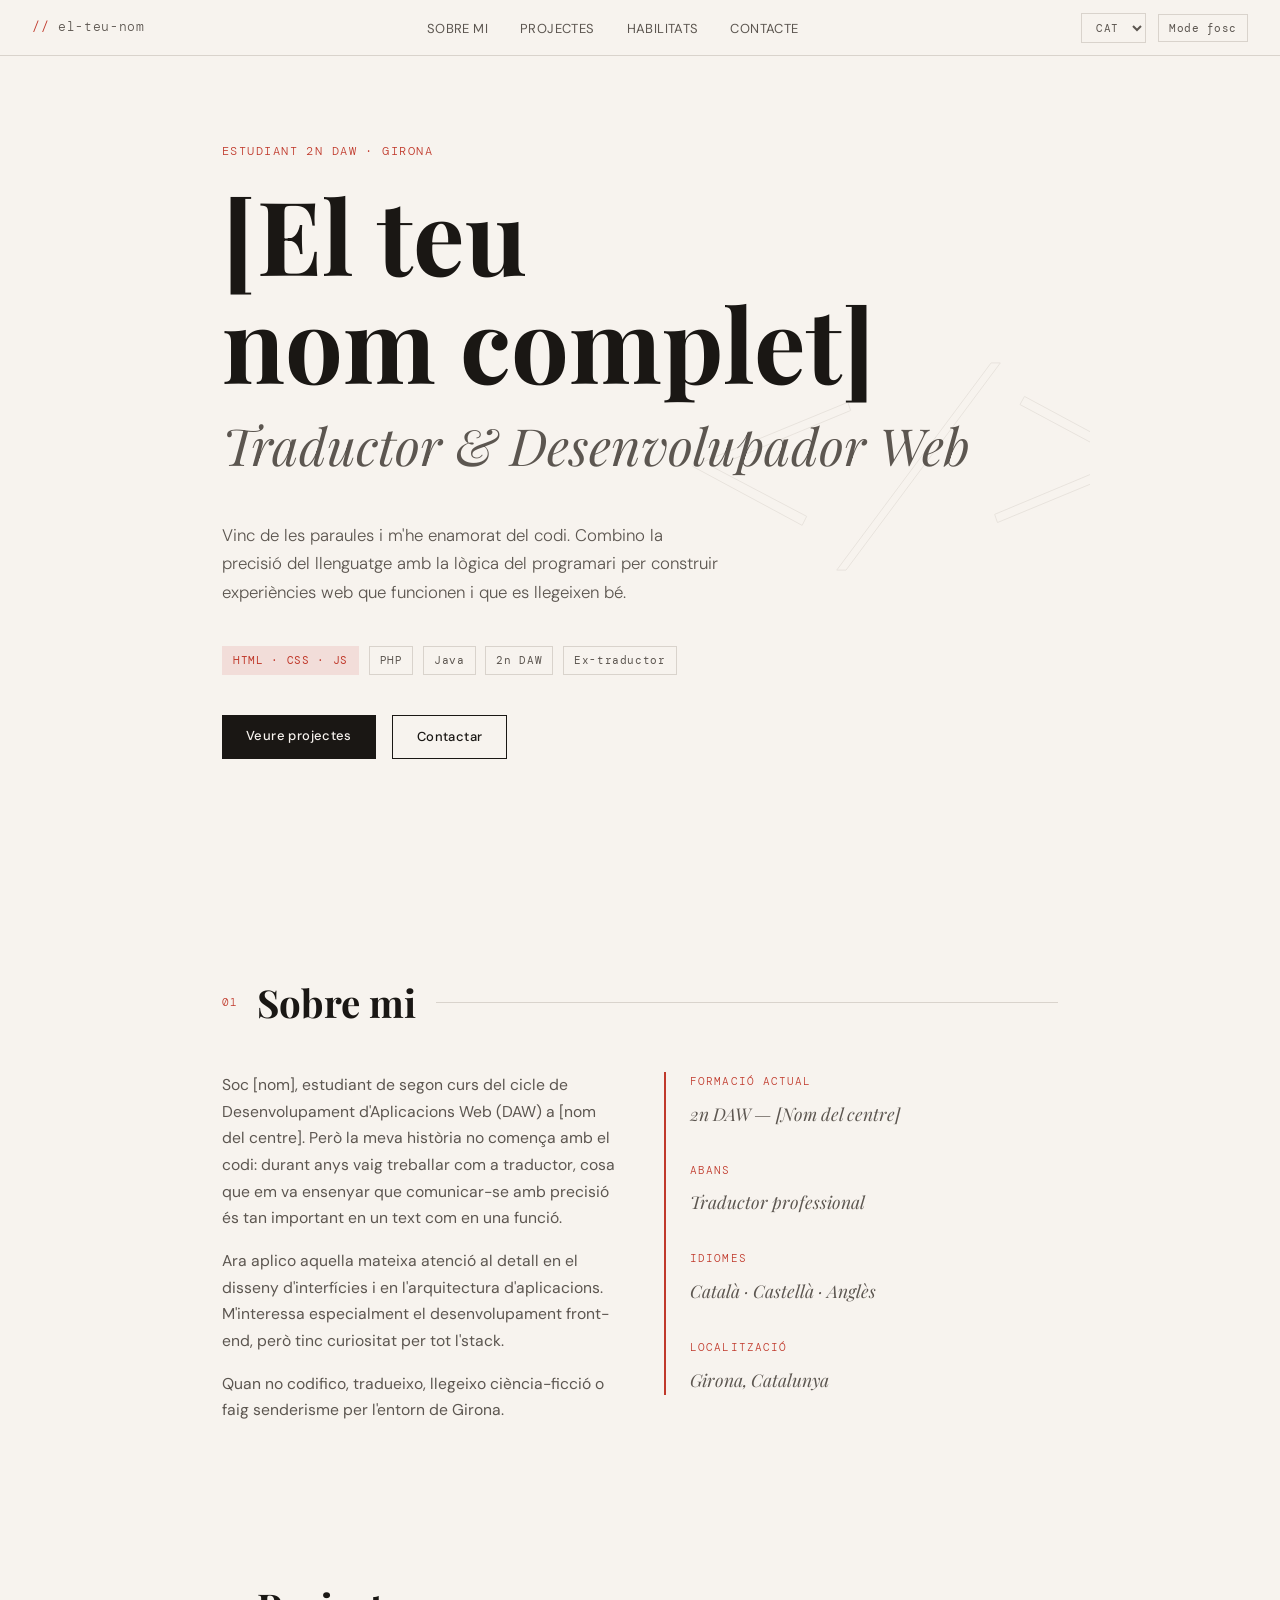
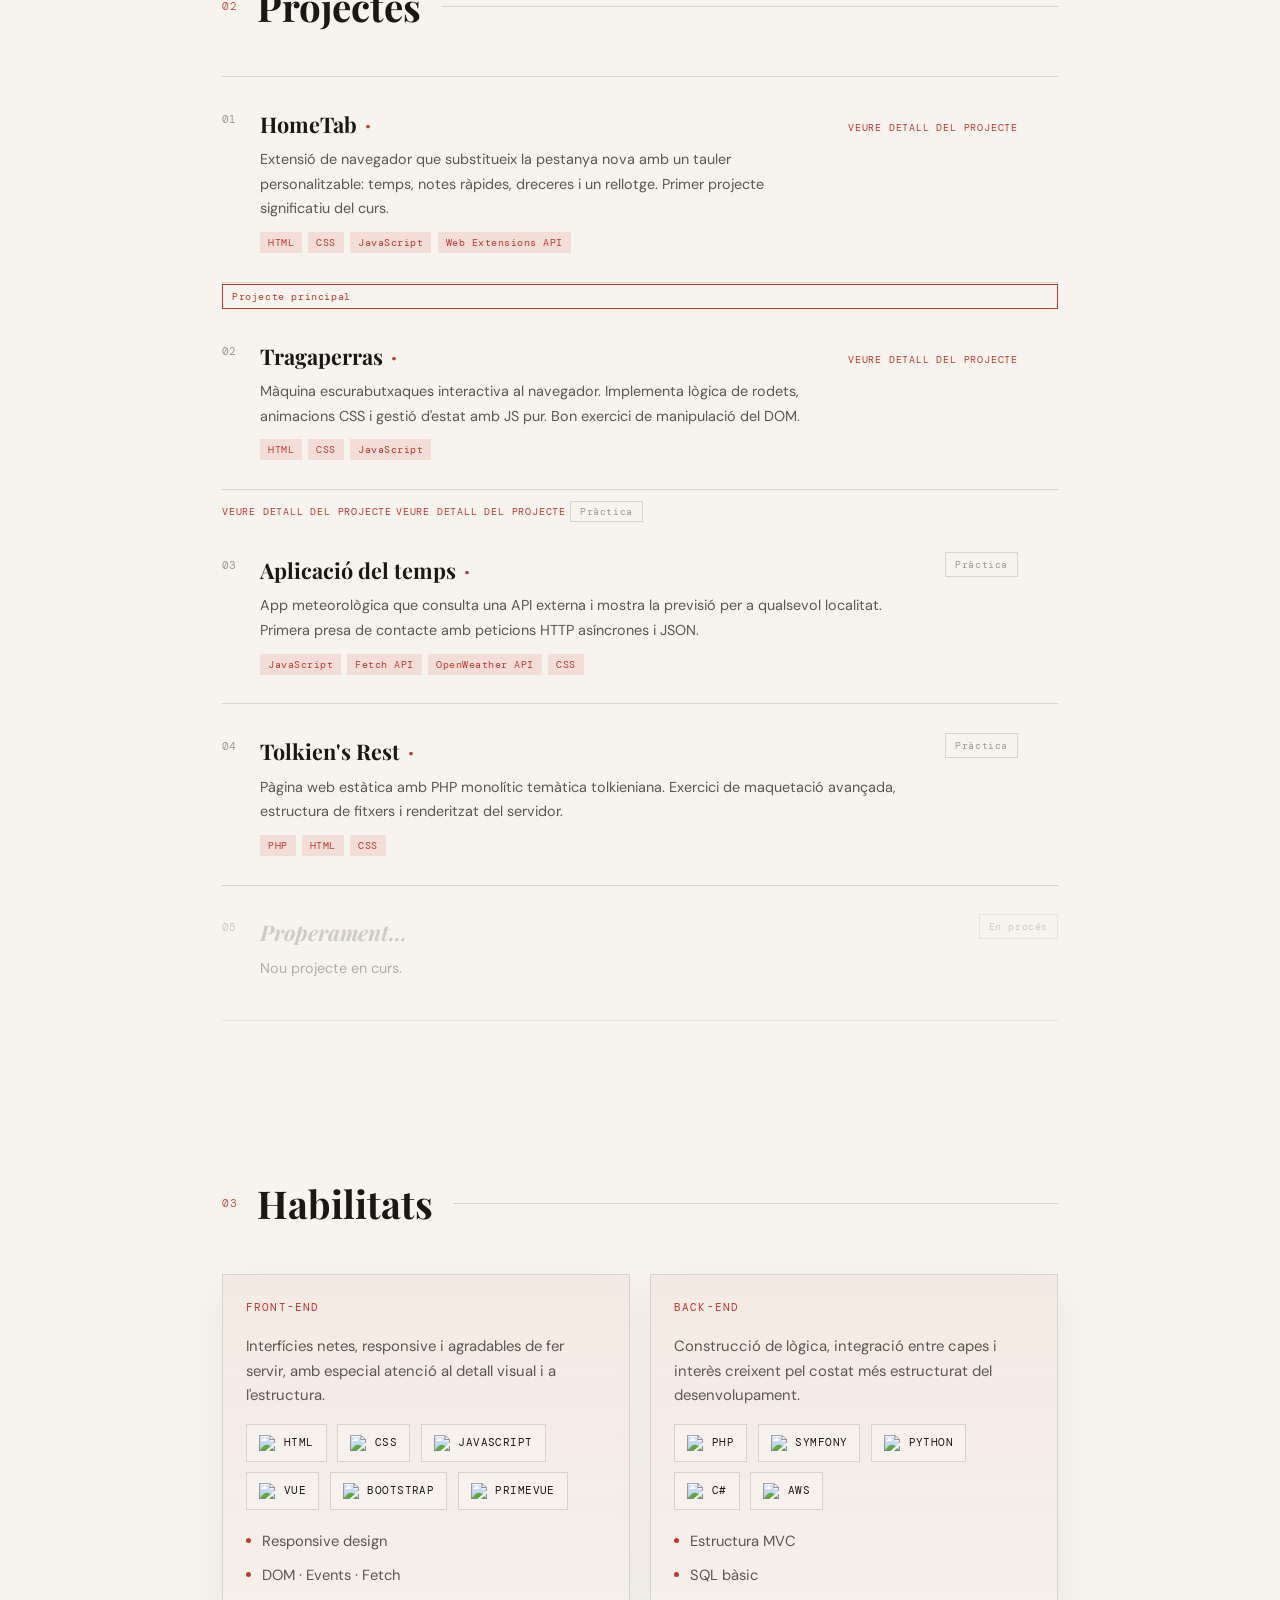
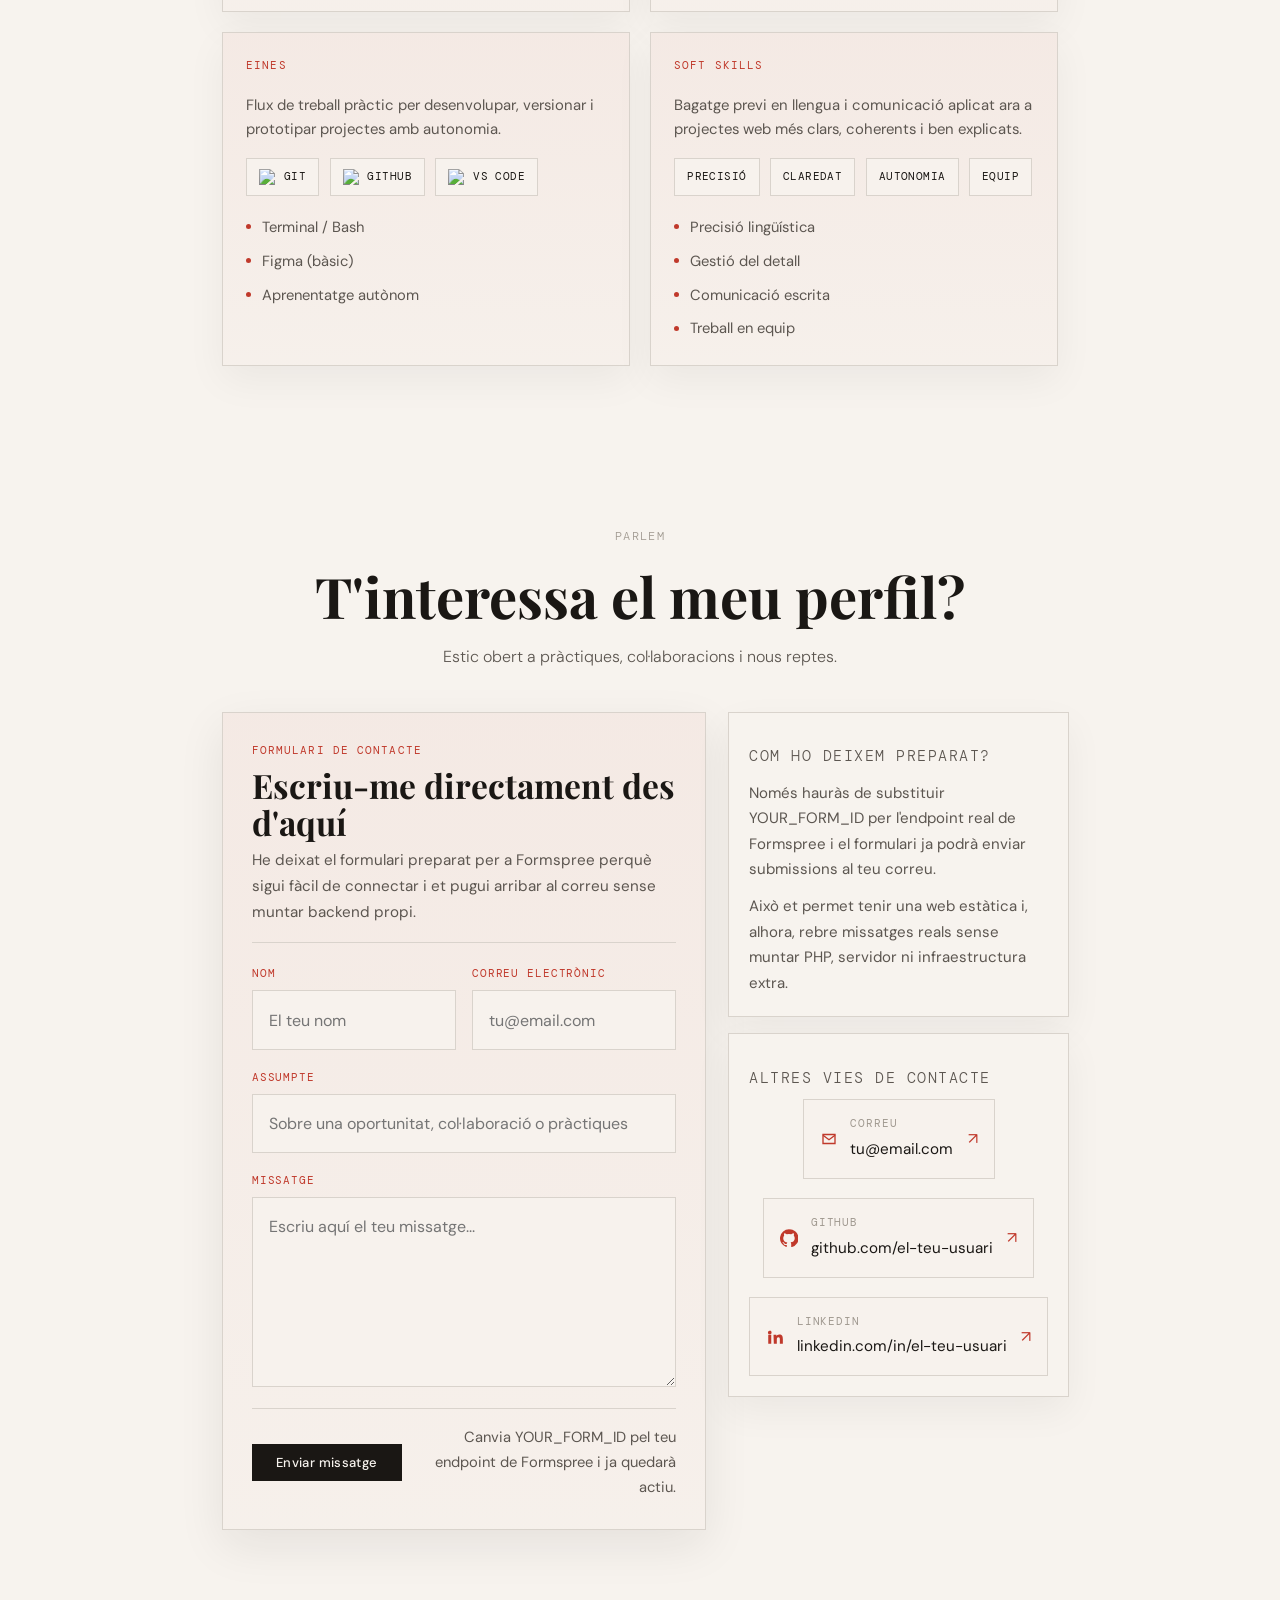
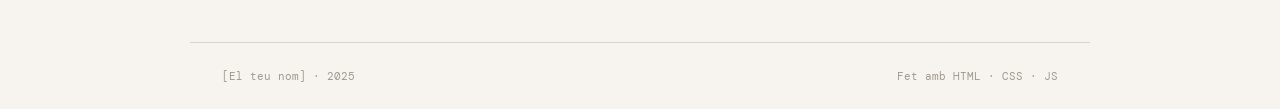
==== commit bfb19062: "feat: changed layout and add icons" ====
--- a/index.html
+++ b/index.html
@@ -363,17 +363,25 @@
       color: var(--accent);
     }
 
+    
     /* ── HABILITATS ── */
     .skills-grid {
       display: grid;
-      grid-template-columns: repeat(auto-fit, minmax(220px, 1fr));
-      gap: 2px;
-      background: var(--rule);
+      grid-template-columns: repeat(2, minmax(0, 1fr));
+      gap: 1.25rem;
+      align-items: stretch;
+    }
+    .skill-group {
+      background:
+        linear-gradient(180deg, rgba(192,57,43,0.05) 0%, rgba(192,57,43,0.015) 100%),
+        var(--cream);
       border: 1px solid var(--rule);
-    }
-    .skill-group {
-      background: var(--cream);
-      padding: 1.5rem;
+      padding: 1.45rem;
+      min-height: 100%;
+      box-shadow: 0 14px 38px rgba(26,23,20,0.05);
+      display: grid;
+      gap: 1rem;
+      align-content: start;
     }
     .skill-group-title {
       font-family: var(--mono);
@@ -382,30 +390,452 @@
       color: var(--accent);
       letter-spacing: 0.1em;
       text-transform: uppercase;
-      margin-bottom: 1rem;
-      padding-bottom: 0.7rem;
-      border-bottom: 1px solid var(--rule);
+      margin-bottom: 0.1rem;
+    }
+    .skill-group-copy {
+      color: var(--ink-muted);
+      font-size: 0.93rem;
+      line-height: 1.65;
+      max-width: 44ch;
+    }
+    .skill-icons {
+      display: flex;
+      flex-wrap: wrap;
+      gap: 0.65rem;
+    }
+    .icon-chip {
+      display: inline-flex;
+      align-items: center;
+      gap: 0.55rem;
+      padding: 0.55rem 0.75rem;
+      border: 1px solid var(--rule);
+      background: color-mix(in srgb, var(--cream) 94%, var(--accent-soft) 6%);
+      color: var(--ink);
+      font-family: var(--mono);
+      font-size: 10.5px;
+      letter-spacing: 0.04em;
+      text-transform: uppercase;
+      min-height: 38px;
+    }
+    .icon-chip img {
+      width: 16px;
+      height: 16px;
+      object-fit: contain;
+      flex-shrink: 0;
     }
     .skill-list {
       list-style: none;
+      display: grid;
+      gap: 0.55rem;
+      margin-top: 0.2rem;
+    }
+    .skill-list li {
+      font-size: 0.92rem;
+      color: var(--ink-muted);
+      display: flex;
+      align-items: flex-start;
+      gap: 0.65rem;
+    }
+    .skill-list li::before {
+      content: '';
+      width: 5px;
+      height: 5px;
+      border-radius: 999px;
+      background: var(--accent);
+      flex-shrink: 0;
+      margin-top: 0.58rem;
+    }
+
+
+    /* ── PROJECT MODAL / DETAIL ── */
+    .project-item[data-project] {
+      cursor: pointer;
+      padding-right: 2.5rem;
+    }
+    .project-item[data-project] .project-name::after {
+      content: ' ·';
+      color: var(--accent);
+      margin-left: 0.2rem;
+    }
+    .project-item[data-project] .project-name::before {
+      content: '';
+    }
+    .project-detail-hint {
+      display: inline-flex;
+      align-items: center;
+      gap: 0.45rem;
+      margin-top: 0.8rem;
+      font-family: var(--mono);
+      font-size: 10px;
+      letter-spacing: 0.08em;
+      text-transform: uppercase;
+      color: var(--accent);
+    }
+
+    .project-modal {
+      position: fixed;
+      inset: 0;
+      background: rgba(10, 8, 7, 0.64);
+      display: flex;
+      align-items: center;
+      justify-content: center;
+      padding: 2rem;
+      z-index: 300;
+      opacity: 0;
+      pointer-events: none;
+      transition: opacity 0.28s ease;
+      backdrop-filter: blur(4px);
+    }
+    .project-modal.open {
+      opacity: 1;
+      pointer-events: auto;
+    }
+    .project-modal-panel {
+      width: min(1020px, 100%);
+      max-height: min(88vh, 920px);
+      overflow: auto;
+      background: var(--cream);
+      color: var(--ink);
+      border: 1px solid var(--rule);
+      box-shadow: 0 18px 60px rgba(0,0,0,0.18);
+      padding: 1.6rem;
+      position: relative;
+    }
+    .project-modal-close {
+      position: sticky;
+      top: 0;
+      margin-left: auto;
+      display: block;
+      width: 40px;
+      height: 40px;
+      border: 1px solid var(--rule);
+      background: var(--cream);
+      color: var(--ink);
+      font-size: 1.2rem;
+      cursor: pointer;
+      z-index: 2;
+    }
+    .project-modal-grid {
+      display: grid;
+      grid-template-columns: minmax(0, 1.15fr) minmax(280px, 0.85fr);
+      gap: 1.8rem;
+      align-items: start;
+    }
+    .project-modal-meta {
+      display: flex;
+      flex-wrap: wrap;
+      gap: 0.6rem;
+      margin: 0.8rem 0 1rem;
+    }
+    .project-modal-label {
+      font-family: var(--mono);
+      font-size: 11px;
+      letter-spacing: 0.1em;
+      color: var(--accent);
+      text-transform: uppercase;
+      margin-bottom: 0.5rem;
+    }
+    .project-modal-title {
+      font-family: var(--serif);
+      font-size: clamp(2rem, 4vw, 3rem);
+      line-height: 1.05;
+      margin-bottom: 0.5rem;
+    }
+    .project-modal-intro,
+    .project-modal-copy,
+    .project-sidebar p {
+      color: var(--ink-muted);
+      font-size: 0.96rem;
+    }
+    .project-modal-copy {
+      margin-top: 1rem;
+      display: grid;
+      gap: 0.8rem;
+    }
+    .project-preview {
+      border: 1px solid var(--rule);
+      background:
+        linear-gradient(180deg, rgba(192,57,43,0.05) 0%, transparent 100%),
+        var(--cream);
+      min-height: 360px;
+      overflow: hidden;
+    }
+    .browser-top {
+      display: flex;
+      align-items: center;
+      gap: 0.45rem;
+      padding: 0.8rem 1rem;
+      border-bottom: 1px solid var(--rule);
+    }
+    .browser-dot {
+      width: 10px;
+      height: 10px;
+      border-radius: 999px;
+      background: var(--rule);
+    }
+    .browser-bar {
+      margin-left: 0.4rem;
+      height: 12px;
+      border-radius: 999px;
+      background: var(--accent-soft);
+      flex: 1;
+    }
+    .preview-body {
+      padding: 1.3rem;
+      display: grid;
+      gap: 1rem;
+    }
+    .preview-panel,
+    .preview-line,
+    .preview-chip,
+    .preview-box {
+      border: 1px solid var(--rule);
+      background: rgba(255,255,255,0.25);
+    }
+    body[data-theme="dark"] .preview-panel,
+    body[data-theme="dark"] .preview-line,
+    body[data-theme="dark"] .preview-chip,
+    body[data-theme="dark"] .preview-box {
+      background: rgba(255,255,255,0.03);
+    }
+    .preview-hero {
+      display: grid;
+      grid-template-columns: 1.2fr 0.8fr;
+      gap: 1rem;
+    }
+    .preview-panel {
+      min-height: 120px;
+      padding: 1rem;
+    }
+    .preview-line {
+      height: 10px;
+      margin-bottom: 0.6rem;
+    }
+    .preview-line.short { width: 52%; }
+    .preview-line.medium { width: 74%; }
+    .preview-grid {
+      display: grid;
+      grid-template-columns: repeat(3, 1fr);
+      gap: 0.8rem;
+    }
+    .preview-box {
+      min-height: 72px;
+      padding: 0.8rem;
+    }
+    .preview-chip-row {
+      display: flex;
+      flex-wrap: wrap;
+      gap: 0.45rem;
+    }
+    .preview-chip {
+      height: 26px;
+      min-width: 72px;
+      padding: 0.4rem;
+    }
+    .project-sidebar {
+      display: grid;
+      gap: 1.2rem;
+    }
+    .project-sidebar-card {
+      border: 1px solid var(--rule);
+      padding: 1.1rem;
+      background: rgba(192,57,43,0.03);
+    }
+    .project-sidebar-list {
+      list-style: none;
+      display: grid;
+      gap: 0.65rem;
+    }
+    .project-sidebar-list li {
+      color: var(--ink-muted);
+      font-size: 0.92rem;
+      padding-left: 0.85rem;
+      position: relative;
+    }
+    .project-sidebar-list li::before {
+      content: '';
+      width: 5px;
+      height: 5px;
+      border-radius: 999px;
+      background: var(--accent);
+      position: absolute;
+      left: 0;
+      top: 0.62rem;
+    }
+
+    
+    /* ── CONTACT FORM ── */
+    .contact-layout {
+      display: grid;
+      grid-template-columns: minmax(0, 1.1fr) minmax(280px, 0.75fr);
+      gap: 1.4rem;
+      text-align: left;
+      margin-top: 2.6rem;
+      align-items: start;
+    }
+    .contact-form {
+      border: 1px solid var(--rule);
+      padding: 1.8rem;
+      background:
+        linear-gradient(180deg, rgba(192,57,43,0.05) 0%, rgba(192,57,43,0.015) 100%),
+        var(--cream);
+      box-shadow: 0 16px 44px rgba(26,23,20,0.08);
+    }
+    .contact-form-top {
+      display: grid;
+      gap: 0.45rem;
+      margin-bottom: 1.35rem;
+      padding-bottom: 1rem;
+      border-bottom: 1px solid var(--rule);
+    }
+    .contact-form-kicker {
+      font-family: var(--mono);
+      font-size: 11px;
+      letter-spacing: 0.1em;
+      text-transform: uppercase;
+      color: var(--accent);
+    }
+    .contact-form-title {
+      font-family: var(--serif);
+      font-size: clamp(1.5rem, 3vw, 2.1rem);
+      line-height: 1.1;
+    }
+    .contact-form-copy {
+      color: var(--ink-muted);
+      font-size: 0.95rem;
+      max-width: 54ch;
+    }
+    .contact-card {
+      display: grid;
+      gap: 1rem;
+      align-content: start;
+    }
+    .contact-panel {
+      border: 1px solid var(--rule);
+      padding: 1.25rem;
+      background: var(--cream);
+      box-shadow: 0 14px 36px rgba(26,23,20,0.05);
+    }
+    .contact-panel p {
+      color: var(--ink-muted);
+      font-size: 0.94rem;
+      margin-top: 0.7rem;
+    }
+    .contact-form-grid {
+      display: grid;
+      grid-template-columns: 1fr 1fr;
+      gap: 1rem 1rem;
+    }
+    .form-field {
       display: flex;
       flex-direction: column;
-      gap: 0.5rem;
-    }
-    .skill-list li {
-      font-size: 0.9rem;
+      gap: 0.46rem;
+      margin-bottom: 0.1rem;
+    }
+    .form-field.full {
+      grid-column: 1 / -1;
+    }
+    .form-field label {
+      font-family: var(--mono);
+      font-size: 11px;
+      letter-spacing: 0.08em;
+      text-transform: uppercase;
+      color: var(--accent);
+    }
+    .form-field input,
+    .form-field textarea {
+      width: 100%;
+      border: 1px solid var(--rule);
+      background: color-mix(in srgb, var(--cream) 95%, var(--accent-soft) 5%);
+      color: var(--ink);
+      font: inherit;
+      padding: 0.95rem 1rem;
+      outline: none;
+      transition: border-color 0.2s ease, box-shadow 0.2s ease, background 0.2s ease, transform 0.2s ease;
+    }
+    .form-field textarea {
+      min-height: 190px;
+      resize: vertical;
+    }
+    .form-field input:focus,
+    .form-field textarea:focus {
+      border-color: var(--accent);
+      box-shadow: 0 0 0 3px rgba(192,57,43,0.08);
+      background: var(--cream);
+      transform: translateY(-1px);
+    }
+    .contact-form-actions {
+      display: flex;
+      flex-wrap: wrap;
+      gap: 1rem;
+      align-items: center;
+      justify-content: space-between;
+      margin-top: 1.2rem;
+      padding-top: 1rem;
+      border-top: 1px solid var(--rule);
+    }
+    .contact-status {
+      font-size: 0.92rem;
       color: var(--ink-muted);
+      min-height: 1.5rem;
+      flex: 1;
+      text-align: right;
+    }
+    .contact-links {
+      display: grid;
+      gap: 0.75rem;
+    }
+    .contact-link {
       display: flex;
       align-items: center;
-      gap: 0.6rem;
-    }
-    .skill-list li::before {
-      content: '';
-      width: 4px;
-      height: 4px;
-      background: var(--accent);
+      justify-content: space-between;
+      gap: 0.9rem;
+      padding: 0.95rem 1rem;
+      text-decoration: none;
+      color: var(--ink);
+      border: 1px solid var(--rule);
+      transition: border-color 0.2s ease, transform 0.2s ease, background 0.2s ease;
+      background: color-mix(in srgb, var(--cream) 96%, var(--accent-soft) 4%);
+    }
+    .contact-link:hover {
+      border-color: var(--accent);
+      transform: translateY(-1px);
+      background: color-mix(in srgb, var(--cream) 92%, var(--accent-soft) 8%);
+    }
+    .contact-link-main {
+      display: flex;
+      align-items: center;
+      gap: 0.8rem;
+      min-width: 0;
+    }
+    .contact-link-icon {
+      width: 18px;
+      height: 18px;
+      color: var(--accent);
       flex-shrink: 0;
     }
+    .contact-link-label {
+      font-family: var(--mono);
+      font-size: 10.5px;
+      letter-spacing: 0.08em;
+      text-transform: uppercase;
+      color: var(--ink-faint);
+      display: block;
+      margin-bottom: 0.1rem;
+    }
+    .contact-link-value {
+      font-size: 0.95rem;
+      color: var(--ink);
+      white-space: nowrap;
+      overflow: hidden;
+      text-overflow: ellipsis;
+    }
+    .contact-link-arrow {
+      font-size: 1rem;
+      color: var(--accent);
+      flex-shrink: 0;
+    }
+
 
     /* ── CONTACTE ── */
     #contact {
@@ -524,6 +954,13 @@
         font-size: 10px;
       }
       .nav-toggle { display: flex; }
+      .contact-layout,
+      .project-modal-grid,
+      .preview-hero,
+      .contact-form-grid,
+      .preview-grid { grid-template-columns: 1fr; }
+      .project-modal { padding: 1rem; }
+      .project-modal-panel { padding: 1rem; }
       .nav-links {
         display: none;
         position: absolute;
@@ -655,7 +1092,7 @@
   <div class="project-list">
 
     <!-- HomeTab -->
-    <div class="project-item reveal">
+    <div class="project-item reveal" data-project="hometab" tabindex="0" role="button" aria-label="Open HomeTab details">
       <span class="project-num">01</span>
       <div>
         <h3 class="project-name">HomeTab</h3>
@@ -671,11 +1108,13 @@
           <span class="tech-pill">Web Extensions API</span>
         </div>
       </div>
+        <span class="project-detail-hint" data-i18n="project_open_hint">Veure detall del projecte</span>
+      </div>
       <span class="project-badge featured" data-i18n="badge_featured">Projecte principal</span>
     </div>
 
     <!-- Tragaperras -->
-    <div class="project-item reveal">
+    <div class="project-item reveal" data-project="slot" tabindex="0" role="button" aria-label="Open Tragaperras details">
       <span class="project-num">02</span>
       <div>
         <h3 class="project-name">Tragaperras</h3>
@@ -690,11 +1129,17 @@
           <span class="tech-pill">JavaScript</span>
         </div>
       </div>
+        <span class="project-detail-hint" data-i18n="project_open_hint">Veure detall del projecte</span>
+      </div>
+        <span class="project-detail-hint" data-i18n="project_open_hint">Veure detall del projecte</span>
+      </div>
+        <span class="project-detail-hint" data-i18n="project_open_hint">Veure detall del projecte</span>
+      </div>
       <span class="project-badge" data-i18n="badge_practice">Pràctica</span>
     </div>
 
     <!-- Aplicació del temps -->
-    <div class="project-item reveal">
+    <div class="project-item reveal" data-project="weather" tabindex="0" role="button" aria-label="Open Weather App details">
       <span class="project-num">03</span>
       <div>
         <h3 class="project-name">Aplicació del temps</h3>
@@ -714,7 +1159,7 @@
     </div>
 
     <!-- Tolkien's Rest -->
-    <div class="project-item reveal">
+    <div class="project-item reveal" data-project="tolkien" tabindex="0" role="button" aria-label="Open Tolkien\'s Rest details">
       <span class="project-num">04</span>
       <div>
         <h3 class="project-name">Tolkien's Rest</h3>
@@ -746,6 +1191,50 @@
   </div>
 </section>
 
+
+<div class="project-modal" id="project-modal" aria-hidden="true">
+  <div class="project-modal-panel">
+    <button class="project-modal-close" id="project-modal-close" type="button" aria-label="Tancar">×</button>
+    <div class="project-modal-grid">
+      <div>
+        <p class="project-modal-label" id="project-modal-label">Projecte</p>
+        <h3 class="project-modal-title" id="project-modal-title">HomeTab</h3>
+        <p class="project-modal-intro" id="project-modal-intro"></p>
+
+        <div class="project-modal-meta" id="project-modal-tech"></div>
+
+        <div class="project-preview" id="project-preview">
+          <div class="browser-top">
+            <span class="browser-dot"></span>
+            <span class="browser-dot"></span>
+            <span class="browser-dot"></span>
+            <div class="browser-bar"></div>
+          </div>
+          <div class="preview-body" id="project-preview-body"></div>
+        </div>
+
+        <div class="project-modal-copy" id="project-modal-copy"></div>
+      </div>
+
+      <aside class="project-sidebar">
+        <div class="project-sidebar-card">
+          <p class="project-modal-label" id="project-sidebar-role-label">Rol</p>
+          <p id="project-sidebar-role"></p>
+        </div>
+        <div class="project-sidebar-card">
+          <p class="project-modal-label" id="project-sidebar-learned-label">Què vaig treballar</p>
+          <ul class="project-sidebar-list" id="project-sidebar-learned"></ul>
+        </div>
+        <div class="project-sidebar-card">
+          <p class="project-modal-label" id="project-sidebar-next-label">Següent pas</p>
+          <p id="project-sidebar-next"></p>
+        </div>
+      </aside>
+    </div>
+  </div>
+</div>
+
+
 <!-- ── HABILITATS ── -->
 <section id="habilitats">
   <div class="section-header reveal">
@@ -757,44 +1246,72 @@
   <div class="skills-grid reveal">
     <div class="skill-group">
       <p class="skill-group-title" data-i18n="skill_group_frontend">Front-end</p>
+      <p class="skill-group-copy" data-i18n="skill_group_frontend_copy">Interfícies netes, responsive i agradables de fer servir, amb especial atenció al detall visual i a l'estructura.</p>
+      <div class="skill-icons">
+        <span class="icon-chip"><img src="https://cdn.jsdelivr.net/gh/devicons/devicon/icons/html5/html5-original.svg" alt="HTML" loading="lazy" />HTML</span>
+        <span class="icon-chip"><img src="https://cdn.jsdelivr.net/gh/devicons/devicon/icons/css3/css3-original.svg" alt="CSS" loading="lazy" />CSS</span>
+        <span class="icon-chip"><img src="https://cdn.jsdelivr.net/gh/devicons/devicon/icons/javascript/javascript-original.svg" alt="JavaScript" loading="lazy" />JavaScript</span>
+        <span class="icon-chip"><img src="https://cdn.jsdelivr.net/gh/devicons/devicon/icons/vuejs/vuejs-original.svg" alt="Vue" loading="lazy" />Vue</span>
+        <span class="icon-chip"><img src="https://cdn.jsdelivr.net/gh/devicons/devicon/icons/bootstrap/bootstrap-original.svg" alt="Bootstrap" loading="lazy" />Bootstrap</span>
+        <span class="icon-chip"><img src="https://cdn.simpleicons.org/primevue/41B883" alt="PrimeVue" loading="lazy" />PrimeVue</span>
+      </div>
       <ul class="skill-list">
-        <li data-i18n="skill_html">HTML5 semàntic</li>
-        <li data-i18n="skill_css">CSS3 / Flexbox / Grid</li>
-        <li data-i18n="skill_js">JavaScript (ES6+)</li>
+        <li data-i18n="skill_responsive">Responsive design</li>
         <li data-i18n="skill_dom">DOM · Events · Fetch</li>
-        <li data-i18n="skill_responsive">Responsive design</li>
       </ul>
     </div>
+
     <div class="skill-group">
       <p class="skill-group-title" data-i18n="skill_group_backend">Back-end</p>
+      <p class="skill-group-copy" data-i18n="skill_group_backend_copy">Construcció de lògica, integració entre capes i interès creixent pel costat més estructurat del desenvolupament.</p>
+      <div class="skill-icons">
+        <span class="icon-chip"><img src="https://cdn.jsdelivr.net/gh/devicons/devicon/icons/php/php-original.svg" alt="PHP" loading="lazy" />PHP</span>
+        <span class="icon-chip"><img src="https://cdn.jsdelivr.net/gh/devicons/devicon/icons/symfony/symfony-original.svg" alt="Symfony" loading="lazy" />Symfony</span>
+        <span class="icon-chip"><img src="https://cdn.jsdelivr.net/gh/devicons/devicon/icons/python/python-original.svg" alt="Python" loading="lazy" />Python</span>
+        <span class="icon-chip"><img src="https://cdn.jsdelivr.net/gh/devicons/devicon/icons/csharp/csharp-original.svg" alt="C#" loading="lazy" />C#</span>
+        <span class="icon-chip"><img src="https://cdn.jsdelivr.net/gh/devicons/devicon/icons/amazonwebservices/amazonwebservices-original-wordmark.svg" alt="AWS" loading="lazy" />AWS</span>
+      </div>
       <ul class="skill-list">
-        <li data-i18n="skill_php">PHP monolític</li>
-        <li data-i18n="skill_java">Java (aprenent)</li>
+        <li data-i18n="skill_mvc">Estructura MVC</li>
         <li data-i18n="skill_sql">SQL bàsic</li>
-        <li data-i18n="skill_mvc">Estructura MVC</li>
       </ul>
     </div>
+
     <div class="skill-group">
       <p class="skill-group-title" data-i18n="skill_group_tools">Eines</p>
+      <p class="skill-group-copy" data-i18n="skill_group_tools_copy">Flux de treball pràctic per desenvolupar, versionar i prototipar projectes amb autonomia.</p>
+      <div class="skill-icons">
+        <span class="icon-chip"><img src="https://cdn.jsdelivr.net/gh/devicons/devicon/icons/git/git-original.svg" alt="Git" loading="lazy" />Git</span>
+        <span class="icon-chip"><img src="https://cdn.jsdelivr.net/gh/devicons/devicon/icons/github/github-original.svg" alt="GitHub" loading="lazy" />GitHub</span>
+        <span class="icon-chip"><img src="https://cdn.jsdelivr.net/gh/devicons/devicon/icons/vscode/vscode-original.svg" alt="VS Code" loading="lazy" />VS Code</span>
+      </div>
       <ul class="skill-list">
-        <li data-i18n="skill_git">Git / GitHub</li>
-        <li data-i18n="skill_vscode">VS Code</li>
+        <li data-i18n="skill_terminal">Terminal / Bash</li>
         <li data-i18n="skill_figma">Figma (bàsic)</li>
-        <li data-i18n="skill_terminal">Terminal / Bash</li>
+        <li data-i18n="skill_learning">Aprenentatge autònom</li>
       </ul>
     </div>
+
     <div class="skill-group">
       <p class="skill-group-title" data-i18n="skill_group_soft">Soft skills</p>
+      <p class="skill-group-copy" data-i18n="skill_group_soft_copy">Bagatge previ en llengua i comunicació aplicat ara a projectes web més clars, coherents i ben explicats.</p>
+      <div class="skill-icons">
+        <span class="icon-chip">Precisió</span>
+        <span class="icon-chip">Claredat</span>
+        <span class="icon-chip">Autonomia</span>
+        <span class="icon-chip">Equip</span>
+      </div>
       <ul class="skill-list">
         <li data-i18n="skill_precision">Precisió lingüística</li>
         <li data-i18n="skill_detail">Gestió del detall</li>
         <li data-i18n="skill_written">Comunicació escrita</li>
-        <li data-i18n="skill_learning">Aprenentatge autònom</li>
         <li data-i18n="skill_team">Treball en equip</li>
       </ul>
     </div>
   </div>
 </section>
+
+
 
 <!-- ── CONTACTE ── -->
 <section id="contact">
@@ -803,12 +1320,91 @@
   <p class="contact-sub reveal" data-i18n="contact_sub">
     Estic obert a pràctiques, col·laboracions i nous reptes.
   </p>
-  <div class="contact-links reveal">
-    <a href="mailto:tu@email.com" class="btn btn-primary">tu@email.com</a>
-    <a href="https://github.com/el-teu-usuari" target="_blank" rel="noopener" class="btn btn-outline">GitHub</a>
-    <a href="https://linkedin.com/in/el-teu-usuari" target="_blank" rel="noopener" class="btn btn-outline">LinkedIn</a>
+
+  <div class="contact-layout">
+    <form class="contact-form reveal" id="contact-form" action="https://formspree.io/f/YOUR_FORM_ID" method="POST">
+      <input type="hidden" name="_subject" value="Nou missatge des del portfolio" />
+      <input type="hidden" name="_language" value="ca" id="form-language" />
+
+      <div class="contact-form-top">
+        <p class="contact-form-kicker" data-i18n="contact_form_kicker">Formulari de contacte</p>
+        <h3 class="contact-form-title" data-i18n="contact_form_title">Escriu-me directament des d'aquí</h3>
+        <p class="contact-form-copy" data-i18n="contact_form_copy">He deixat el formulari preparat per a Formspree perquè sigui fàcil de connectar i et pugui arribar al correu sense muntar backend propi.</p>
+      </div>
+
+      <div class="contact-form-grid">
+        <div class="form-field">
+          <label for="name" data-i18n="form_name">Nom</label>
+          <input id="name" name="name" type="text" placeholder="El teu nom" data-i18n-placeholder="form_name_placeholder" required />
+        </div>
+        <div class="form-field">
+          <label for="email" data-i18n="form_email">Correu electrònic</label>
+          <input id="email" name="email" type="email" placeholder="tu@email.com" data-i18n-placeholder="form_email_placeholder" required />
+        </div>
+        <div class="form-field full">
+          <label for="subject" data-i18n="form_subject">Assumpte</label>
+          <input id="subject" name="subject" type="text" placeholder="Sobre una oportunitat, col·laboració o pràctiques" data-i18n-placeholder="form_subject_placeholder" required />
+        </div>
+        <div class="form-field full">
+          <label for="message" data-i18n="form_message">Missatge</label>
+          <textarea id="message" name="message" placeholder="Escriu aquí el teu missatge..." data-i18n-placeholder="form_message_placeholder" required></textarea>
+        </div>
+      </div>
+
+      <div class="contact-form-actions">
+        <button type="submit" class="btn btn-primary" data-i18n="form_submit">Enviar missatge</button>
+        <p class="contact-status" id="contact-status" data-i18n="form_status_config"></p>
+      </div>
+    </form>
+
+    <div class="contact-card reveal">
+      <div class="contact-panel">
+        <p class="aside-label" data-i18n="contact_card_title">Com ho deixem preparat?</p>
+        <p data-i18n="contact_card_p1">Només hauràs de substituir <strong>YOUR_FORM_ID</strong> per l'endpoint real de Formspree i el formulari ja podrà enviar submissions al teu correu.</p>
+        <p data-i18n="contact_card_p2">Això et permet tenir una web estàtica i, alhora, rebre missatges reals sense muntar PHP, servidor ni infraestructura extra.</p>
+      </div>
+
+      <div class="contact-panel">
+        <p class="aside-label" data-i18n="contact_links_title">Altres vies de contacte</p>
+        <div class="contact-links">
+          <a href="mailto:tu@email.com" class="contact-link">
+            <span class="contact-link-main">
+              <svg class="contact-link-icon" viewBox="0 0 24 24" fill="none" stroke="currentColor" stroke-width="1.8" aria-hidden="true"><path d="M4 6h16v12H4z"/><path d="m4 7 8 6 8-6"/></svg>
+              <span>
+                <span class="contact-link-label" data-i18n="contact_email_label">Correu</span>
+                <span class="contact-link-value">tu@email.com</span>
+              </span>
+            </span>
+            <span class="contact-link-arrow">↗</span>
+          </a>
+
+          <a href="https://github.com/el-teu-usuari" target="_blank" rel="noopener" class="contact-link">
+            <span class="contact-link-main">
+              <svg class="contact-link-icon" viewBox="0 0 24 24" fill="currentColor" aria-hidden="true"><path d="M12 .5a12 12 0 0 0-3.79 23.39c.6.11.82-.26.82-.58v-2.04c-3.34.73-4.04-1.42-4.04-1.42-.55-1.38-1.33-1.75-1.33-1.75-1.08-.74.08-.73.08-.73 1.2.08 1.83 1.23 1.83 1.23 1.06 1.82 2.79 1.29 3.47.99.11-.78.42-1.29.76-1.59-2.66-.3-5.47-1.33-5.47-5.92 0-1.31.47-2.39 1.23-3.23-.12-.3-.53-1.52.12-3.17 0 0 1.01-.32 3.3 1.23a11.47 11.47 0 0 1 6 0c2.28-1.55 3.29-1.23 3.29-1.23.65 1.65.24 2.87.12 3.17.77.84 1.23 1.92 1.23 3.23 0 4.6-2.81 5.61-5.49 5.91.43.37.82 1.1.82 2.22v3.29c0 .32.21.7.83.58A12 12 0 0 0 12 .5Z"/></svg>
+              <span>
+                <span class="contact-link-label">GitHub</span>
+                <span class="contact-link-value">github.com/el-teu-usuari</span>
+              </span>
+            </span>
+            <span class="contact-link-arrow">↗</span>
+          </a>
+
+          <a href="https://linkedin.com/in/el-teu-usuari" target="_blank" rel="noopener" class="contact-link">
+            <span class="contact-link-main">
+              <svg class="contact-link-icon" viewBox="0 0 24 24" fill="currentColor" aria-hidden="true"><path d="M4.98 3.5A2.48 2.48 0 1 0 5 8.46a2.48 2.48 0 0 0-.02-4.96ZM3 9h4v12H3Zm7 0h3.83v1.64h.05c.53-1 1.84-2.06 3.79-2.06 4.05 0 4.8 2.66 4.8 6.12V21h-4v-5.64c0-1.35-.02-3.08-1.88-3.08-1.88 0-2.17 1.47-2.17 2.98V21h-4Z"/></svg>
+              <span>
+                <span class="contact-link-label">LinkedIn</span>
+                <span class="contact-link-value">linkedin.com/in/el-teu-usuari</span>
+              </span>
+            </span>
+            <span class="contact-link-arrow">↗</span>
+          </a>
+        </div>
+      </div>
+    </div>
   </div>
 </section>
+
 
 <!-- ── FOOTER ── -->
 <footer>
@@ -817,6 +1413,7 @@
 </footer>
 
 <!-- ── JS ── -->
+
 <script>
   const translations = {
     ca: {
@@ -852,6 +1449,7 @@
       project_coming: 'Properament…',
       project_coming_desc: 'Nou projecte en curs.',
       badge_progress: 'En procés',
+      project_open_hint: 'Veure detall del projecte',
       skills_title: 'Habilitats',
       skill_group_frontend: 'Front-end',
       skill_group_backend: 'Back-end',
@@ -878,7 +1476,41 @@
       contact_eyebrow: 'Parlem',
       contact_heading: "T'interessa el meu perfil?",
       contact_sub: 'Estic obert a pràctiques, col·laboracions i nous reptes.',
-      footer_made: 'Fet amb HTML · CSS · JS'
+      contact_card_title: 'Per què un formulari?',
+      contact_card_p1: 'Perquè dona una sensació més professional i converteix la pàgina en un portfolio més complet. Encara que després vulguis connectar-lo amb PHP o Formspree, la base visual ja queda resolta.',
+      contact_card_p2: "Ara mateix el formulari està preparat dins de la mateixa pàgina i mostra un missatge de simulació quan s'envia. Això et permet ensenyar estructura, UX i treball de front-end sense dependre encara d'un back-end real.",
+      form_name: 'Nom',
+      form_email: 'Correu electrònic',
+      form_subject: 'Assumpte',
+      form_message: 'Missatge',
+      form_name_placeholder: 'El teu nom',
+      form_email_placeholder: 'tu@email.com',
+      form_subject_placeholder: "Sobre una oportunitat, col·laboració o pràctiques",
+      form_message_placeholder: 'Escriu aquí el teu missatge...',
+      form_submit: 'Enviar missatge',
+      form_status_idle: 'El formulari està llest per ser connectat a un servei real.',
+      form_status_success: 'Missatge preparat. Ara mateix és una demo visual dins del portfolio.',
+      footer_made: 'Fet amb HTML · CSS · JS',
+      modal_label: 'Projecte',
+      modal_role_label: 'Rol',
+      modal_learned_label: 'Què vaig treballar',
+      modal_next_label: 'Següent pas',
+      close_label: 'Tancar',
+      skill_group_frontend_copy: "Interfícies netes, responsive i agradables de fer servir, amb especial atenció al detall visual i a l'estructura.",
+      skill_group_backend_copy: 'Construcció de lògica, integració entre capes i interès creixent pel costat més estructurat del desenvolupament.',
+      skill_group_tools_copy: 'Flux de treball pràctic per desenvolupar, versionar i prototipar projectes amb autonomia.',
+      skill_group_soft_copy: 'Bagatge previ en llengua i comunicació aplicat ara a projectes web més clars, coherents i ben explicats.',
+      contact_form_kicker: 'Formulari de contacte',
+      contact_form_title: "Escriu-me directament des d'aquí",
+      contact_form_copy: 'He deixat el formulari preparat per a Formspree perquè sigui fàcil de connectar i et pugui arribar al correu sense muntar backend propi.',
+      contact_links_title: 'Altres vies de contacte',
+      contact_email_label: 'Correu',
+      form_status_config: 'Canvia YOUR_FORM_ID pel teu endpoint de Formspree i ja quedarà actiu.',
+      form_status_sending: 'Preparant enviament…',
+      form_status_error: "No s'ha pogut enviar. Revisa la configuració de Formspree o prova més tard.",
+      contact_card_title: 'Com ho deixem preparat?',
+      contact_card_p1: "Només hauràs de substituir YOUR_FORM_ID per l'endpoint real de Formspree i el formulari ja podrà enviar submissions al teu correu.",
+      contact_card_p2: 'Això et permet tenir una web estàtica i, alhora, rebre missatges reals sense muntar PHP, servidor ni infraestructura extra.'
     },
     es: {
       nav_about: 'Sobre mí',
@@ -913,6 +1545,7 @@
       project_coming: 'Próximamente…',
       project_coming_desc: 'Nuevo proyecto en curso.',
       badge_progress: 'En proceso',
+      project_open_hint: 'Ver detalle del proyecto',
       skills_title: 'Habilidades',
       skill_group_frontend: 'Front-end',
       skill_group_backend: 'Back-end',
@@ -939,7 +1572,41 @@
       contact_eyebrow: 'Hablemos',
       contact_heading: '¿Te interesa mi perfil?',
       contact_sub: 'Estoy abierto a prácticas, colaboraciones y nuevos retos.',
-      footer_made: 'Hecho con HTML · CSS · JS'
+      contact_card_title: '¿Por qué un formulario?',
+      contact_card_p1: 'Porque da una sensación más profesional y convierte la página en un portfolio más completo. Aunque después quieras conectarlo con PHP o Formspree, la base visual ya queda resuelta.',
+      contact_card_p2: 'Ahora mismo el formulario está preparado dentro de la misma página y muestra un mensaje de simulación al enviarlo. Eso te permite enseñar estructura, UX y trabajo de front-end sin depender todavía de un back-end real.',
+      form_name: 'Nombre',
+      form_email: 'Correo electrónico',
+      form_subject: 'Asunto',
+      form_message: 'Mensaje',
+      form_name_placeholder: 'Tu nombre',
+      form_email_placeholder: 'tu@email.com',
+      form_subject_placeholder: 'Sobre una oportunidad, colaboración o prácticas',
+      form_message_placeholder: 'Escribe aquí tu mensaje...',
+      form_submit: 'Enviar mensaje',
+      form_status_idle: 'El formulario está listo para conectarse a un servicio real.',
+      form_status_success: 'Mensaje preparado. Ahora mismo es una demo visual dentro del portfolio.',
+      footer_made: 'Hecho con HTML · CSS · JS',
+      modal_label: 'Proyecto',
+      modal_role_label: 'Rol',
+      modal_learned_label: 'Qué trabajé',
+      modal_next_label: 'Siguiente paso',
+      close_label: 'Cerrar',
+      skill_group_frontend_copy: 'Interfaces limpias, responsive y agradables de usar, con especial atención al detalle visual y a la estructura.',
+      skill_group_backend_copy: 'Construcción de lógica, integración entre capas e interés creciente por la parte más estructurada del desarrollo.',
+      skill_group_tools_copy: 'Flujo de trabajo práctico para desarrollar, versionar y prototipar proyectos con autonomía.',
+      skill_group_soft_copy: 'Bagaje previo en lengua y comunicación aplicado ahora a proyectos web más claros, coherentes y bien explicados.',
+      contact_form_kicker: 'Formulario de contacto',
+      contact_form_title: 'Escríbeme directamente desde aquí',
+      contact_form_copy: 'He dejado el formulario preparado para Formspree para que sea fácil de conectar y pueda llegarte al correo sin montar backend propio.',
+      contact_links_title: 'Otras vías de contacto',
+      contact_email_label: 'Correo',
+      form_status_config: 'Cambia YOUR_FORM_ID por tu endpoint de Formspree y quedará activo.',
+      form_status_sending: 'Preparando envío…',
+      form_status_error: 'No se ha podido enviar. Revisa la configuración de Formspree o inténtalo más tarde.',
+      contact_card_title: '¿Cómo lo dejamos listo?',
+      contact_card_p1: 'Solo tendrás que sustituir YOUR_FORM_ID por el endpoint real de Formspree y el formulario ya podrá enviar envíos a tu correo.',
+      contact_card_p2: 'Esto te permite tener una web estática y, al mismo tiempo, recibir mensajes reales sin montar PHP, servidor ni infraestructura extra.'
     },
     en: {
       nav_about: 'About me',
@@ -974,6 +1641,7 @@
       project_coming: 'Coming soon…',
       project_coming_desc: 'New project in progress.',
       badge_progress: 'In progress',
+      project_open_hint: 'View project details',
       skills_title: 'Skills',
       skill_group_frontend: 'Front-end',
       skill_group_backend: 'Back-end',
@@ -1000,7 +1668,204 @@
       contact_eyebrow: 'Let’s talk',
       contact_heading: 'Interested in my profile?',
       contact_sub: 'I am open to internships, collaborations, and new challenges.',
-      footer_made: 'Built with HTML · CSS · JS'
+      contact_card_title: 'Why add a form?',
+      contact_card_p1: 'Because it feels more professional and turns the page into a more complete portfolio. Even if you later connect it to PHP or Formspree, the visual base is already solved.',
+      contact_card_p2: 'Right now the form is built directly into the page and shows a simulated success message when submitted. That lets you showcase structure, UX, and front-end work without needing a real back end yet.',
+      form_name: 'Name',
+      form_email: 'Email',
+      form_subject: 'Subject',
+      form_message: 'Message',
+      form_name_placeholder: 'Your name',
+      form_email_placeholder: 'you@email.com',
+      form_subject_placeholder: 'About an opportunity, collaboration, or internship',
+      form_message_placeholder: 'Write your message here...',
+      form_submit: 'Send message',
+      form_status_idle: 'The form is ready to be connected to a real service.',
+      form_status_success: 'Message prepared. Right now it is a visual demo inside the portfolio.',
+      footer_made: 'Built with HTML · CSS · JS',
+      modal_label: 'Project',
+      modal_role_label: 'Role',
+      modal_learned_label: 'What I worked on',
+      modal_next_label: 'Next step',
+      close_label: 'Close',
+      skill_group_frontend_copy: 'Clean, responsive, pleasant interfaces with careful attention to visual detail and structure.',
+      skill_group_backend_copy: 'Logic building, layer integration, and a growing interest in the more structured side of development.',
+      skill_group_tools_copy: 'A practical workflow to build, version, and prototype projects independently.',
+      skill_group_soft_copy: 'Previous language and communication background now applied to clearer, more coherent, better explained web projects.',
+      contact_form_kicker: 'Contact form',
+      contact_form_title: 'Write to me directly from here',
+      contact_form_copy: 'I prepared the form for Formspree so it is easy to connect and can send messages to your inbox without setting up your own backend.',
+      contact_links_title: 'Other contact options',
+      contact_email_label: 'Email',
+      form_status_config: 'Replace YOUR_FORM_ID with your Formspree endpoint and it will be live.',
+      form_status_sending: 'Preparing submission…',
+      form_status_error: 'It could not be sent. Check the Formspree configuration or try again later.',
+      contact_card_title: 'How do we leave it ready?',
+      contact_card_p1: 'You only need to replace YOUR_FORM_ID with the real Formspree endpoint and the form will be able to send submissions to your email.',
+      contact_card_p2: 'This lets you keep a static website while still receiving real messages without setting up PHP, a server, or extra infrastructure.'
+    }
+  };
+
+  const projectData = {
+    hometab: {
+      title: 'HomeTab',
+      label: { ca: 'Projecte principal', es: 'Proyecto principal', en: 'Main project' },
+      intro: {
+        ca: 'Una extensió pensada per convertir una nova pestanya buida en un espai útil i agradable.',
+        es: 'Una extensión pensada para convertir una nueva pestaña vacía en un espacio útil y agradable.',
+        en: 'An extension designed to turn an empty new tab into a useful and pleasant space.'
+      },
+      tech: ['HTML', 'CSS', 'JavaScript', 'Web Extensions API'],
+      role: {
+        ca: 'Disseny visual, maquetació, lògica de components i experiència d’usuari.',
+        es: 'Diseño visual, maquetación, lógica de componentes y experiencia de usuario.',
+        en: 'Visual design, layout, component logic, and user experience.'
+      },
+      learned: {
+        ca: ['Estructurar un dashboard modular', 'Treballar amb widgets i estat visual', 'Pensar una interfície útil per al dia a dia'],
+        es: ['Estructurar un dashboard modular', 'Trabajar con widgets y estado visual', 'Pensar una interfaz útil para el día a día'],
+        en: ['Structuring a modular dashboard', 'Working with widgets and visual state', 'Designing a useful day-to-day interface']
+      },
+      next: {
+        ca: 'Afegir personalització real, persistència i més components reutilitzables.',
+        es: 'Añadir personalización real, persistencia y más componentes reutilizables.',
+        en: 'Add real customization, persistence, and more reusable components.'
+      },
+      copy: {
+        ca: [
+          'Aquest projecte funciona molt bé com a peça principal perquè transmet una idea clara: no és només una pràctica, sinó una proposta de producte.',
+          'La previsualització que s’obre aquí dins actua com una mini pàgina del projecte i dona més profunditat al portfolio sense haver de crear quatre HTML separats.'
+        ],
+        es: [
+          'Este proyecto funciona muy bien como pieza principal porque transmite una idea clara: no es solo una práctica, sino una propuesta de producto.',
+          'La previsualización que se abre aquí dentro actúa como una mini página del proyecto y da más profundidad al portfolio sin tener que crear cuatro HTML separados.'
+        ],
+        en: [
+          'This project works very well as a flagship piece because it communicates a clear idea: it is not just an exercise, but a product concept.',
+          'The preview that opens here acts like a mini project page and gives the portfolio more depth without requiring four separate HTML files.'
+        ]
+      },
+      preview: 'dashboard'
+    },
+    slot: {
+      title: 'Tragaperras',
+      label: { ca: 'Pràctica', es: 'Práctica', en: 'Practice' },
+      intro: {
+        ca: 'Un exercici centrat en interacció, ritme visual i manipulació del DOM.',
+        es: 'Un ejercicio centrado en interacción, ritmo visual y manipulación del DOM.',
+        en: 'An exercise focused on interaction, visual rhythm, and DOM manipulation.'
+      },
+      tech: ['HTML', 'CSS', 'JavaScript'],
+      role: {
+        ca: 'Lògica del joc, animacions, estats de victòria i feedback visual.',
+        es: 'Lógica del juego, animaciones, estados de victoria y feedback visual.',
+        en: 'Game logic, animations, win states, and visual feedback.'
+      },
+      learned: {
+        ca: ['Coordinar animació i lògica', 'Gestionar interaccions repetides', 'Donar feedback immediat a l’usuari'],
+        es: ['Coordinar animación y lógica', 'Gestionar interacciones repetidas', 'Dar feedback inmediato al usuario'],
+        en: ['Coordinating animation and logic', 'Handling repeated interactions', 'Giving immediate user feedback']
+      },
+      next: {
+        ca: 'Afegir puntuació, sons i una millor persistència de l’estat.',
+        es: 'Añadir puntuación, sonidos y una mejor persistencia del estado.',
+        en: 'Add scoring, sounds, and better state persistence.'
+      },
+      copy: {
+        ca: [
+          'Encara que sigui una pràctica, té molta força visual. En un portfolio això és útil perquè demostra que també pots fer coses dinàmiques i no només pàgines estàtiques.',
+          'Per això aquí t’he afegit una vista ampliada: el visitant entén d’un cop d’ull que hi ha interacció, moviment i lògica.'
+        ],
+        es: [
+          'Aunque sea una práctica, tiene mucha fuerza visual. En un portfolio eso es útil porque demuestra que también puedes hacer cosas dinámicas y no solo páginas estáticas.',
+          'Por eso aquí te he añadido una vista ampliada: el visitante entiende de un vistazo que hay interacción, movimiento y lógica.'
+        ],
+        en: [
+          'Even as a practice project, it has strong visual energy. In a portfolio that matters because it shows you can build dynamic experiences, not only static pages.',
+          'That is why I added an expanded view here: the visitor immediately understands there is interaction, motion, and logic.'
+        ]
+      },
+      preview: 'slot'
+    },
+    weather: {
+      title: 'Aplicació del temps',
+      label: { ca: 'Pràctica', es: 'Práctica', en: 'Practice' },
+      intro: {
+        ca: 'Una app petita però molt bona per demostrar ús d’APIs i presentació de dades.',
+        es: 'Una app pequeña pero muy buena para demostrar uso de APIs y presentación de datos.',
+        en: 'A small but very effective app to show API usage and data presentation.'
+      },
+      tech: ['JavaScript', 'Fetch API', 'OpenWeather API', 'CSS'],
+      role: {
+        ca: 'Consum d’API, tractament de resposta, maquetació i visualització de dades.',
+        es: 'Consumo de API, tratamiento de respuesta, maquetación y visualización de datos.',
+        en: 'API consumption, response handling, layout, and data visualization.'
+      },
+      learned: {
+        ca: ['Fer peticions asíncrones', 'Treballar amb JSON', 'Mostrar informació de manera clara'],
+        es: ['Hacer peticiones asíncronas', 'Trabajar con JSON', 'Mostrar información de forma clara'],
+        en: ['Making asynchronous requests', 'Working with JSON', 'Presenting information clearly']
+      },
+      next: {
+        ca: 'Afegir geolocalització, icones més riques i previsió de diversos dies.',
+        es: 'Añadir geolocalización, iconos más ricos y previsión de varios días.',
+        en: 'Add geolocation, richer icons, and multi-day forecasts.'
+      },
+      copy: {
+        ca: [
+          'Aquest tipus de projecte dona confiança a qui et mira el portfolio, perquè deixa clar que no et quedes només en HTML i CSS.',
+          'També és una bona oportunitat per presentar dades de forma elegant, així que la vista ampliada està feta com una targeta d’app funcional.'
+        ],
+        es: [
+          'Este tipo de proyecto da confianza a quien mira tu portfolio, porque deja claro que no te quedas solo en HTML y CSS.',
+          'También es una buena oportunidad para presentar datos de forma elegante, así que la vista ampliada está hecha como una tarjeta de app funcional.'
+        ],
+        en: [
+          'This kind of project builds trust for anyone viewing your portfolio because it makes it clear you go beyond plain HTML and CSS.',
+          'It is also a good opportunity to present data elegantly, so the expanded view is styled like a functional app card.'
+        ]
+      },
+      preview: 'weather'
+    },
+    tolkien: {
+      title: "Tolkien's Rest",
+      label: { ca: 'Pràctica', es: 'Práctica', en: 'Practice' },
+      intro: {
+        ca: 'Una web més atmosfèrica, centrada en tema, maquetació i identitat visual.',
+        es: 'Una web más atmosférica, centrada en tema, maquetación e identidad visual.',
+        en: 'A more atmospheric website focused on theme, layout, and visual identity.'
+      },
+      tech: ['PHP', 'HTML', 'CSS'],
+      role: {
+        ca: 'Concepte visual, composició de pàgina i treball temàtic amb renderitzat del servidor.',
+        es: 'Concepto visual, composición de página y trabajo temático con renderizado del servidor.',
+        en: 'Visual concept, page composition, and thematic work with server-side rendering.'
+      },
+      learned: {
+        ca: ['Treballar una identitat coherent', 'Maquetar amb més ambició visual', 'Entendre una estructura clàssica amb PHP'],
+        es: ['Trabajar una identidad coherente', 'Maquetar con más ambición visual', 'Entender una estructura clásica con PHP'],
+        en: ['Building a coherent identity', 'Designing with more visual ambition', 'Understanding a classic PHP structure']
+      },
+      next: {
+        ca: 'Portar-lo cap a una versió més modular i enriquir el contingut interactiu.',
+        es: 'Llevarlo hacia una versión más modular y enriquecer el contenido interactivo.',
+        en: 'Move it toward a more modular version and enrich the interactive content.'
+      },
+      copy: {
+        ca: [
+          'No tot ha de ser dashboard, targetes i apps utilitàries. Aquest projecte ajuda a mostrar gust visual i capacitat de construir ambient.',
+          'Per això la mini pàgina s’ha plantejat amb un to més editorial i evocador.'
+        ],
+        es: [
+          'No todo tiene que ser dashboard, tarjetas y apps utilitarias. Este proyecto ayuda a mostrar gusto visual y capacidad para construir atmósfera.',
+          'Por eso la mini página se ha planteado con un tono más editorial y evocador.'
+        ],
+        en: [
+          'Not everything has to be dashboards, cards, and utility apps. This project helps show visual taste and the ability to build atmosphere.',
+          'That is why the mini page is designed with a more editorial and evocative tone.'
+        ]
+      },
+      preview: 'tolkien'
     }
   };
 
@@ -1010,8 +1875,85 @@
   const navLinks = document.getElementById('nav-links');
   const langSwitcher = document.getElementById('lang-switcher');
   const themeToggle = document.getElementById('theme-toggle');
+  const contactForm = document.getElementById('contact-form');
+  const contactStatus = document.getElementById('contact-status');
+  const projectModal = document.getElementById('project-modal');
+  const projectModalClose = document.getElementById('project-modal-close');
+
+  const previewTemplates = {
+    dashboard: () => `
+      <div class="preview-hero">
+        <div class="preview-panel">
+          <div class="preview-line medium"></div>
+          <div class="preview-line"></div>
+          <div class="preview-line short"></div>
+        </div>
+        <div class="preview-panel">
+          <div class="preview-line short"></div>
+          <div class="preview-line medium"></div>
+        </div>
+      </div>
+      <div class="preview-chip-row">
+        <div class="preview-chip"></div>
+        <div class="preview-chip"></div>
+        <div class="preview-chip"></div>
+      </div>
+      <div class="preview-grid">
+        <div class="preview-box"></div>
+        <div class="preview-box"></div>
+        <div class="preview-box"></div>
+      </div>
+    `,
+    slot: () => `
+      <div class="preview-panel">
+        <div class="preview-line short"></div>
+        <div class="preview-line medium"></div>
+      </div>
+      <div class="preview-grid">
+        <div class="preview-box"></div>
+        <div class="preview-box"></div>
+        <div class="preview-box"></div>
+      </div>
+      <div class="preview-panel">
+        <div class="preview-line medium"></div>
+        <div class="preview-line short"></div>
+      </div>
+    `,
+    weather: () => `
+      <div class="preview-panel">
+        <div class="preview-line short"></div>
+        <div class="preview-line medium"></div>
+        <div class="preview-line short"></div>
+      </div>
+      <div class="preview-grid">
+        <div class="preview-box"></div>
+        <div class="preview-box"></div>
+        <div class="preview-box"></div>
+      </div>
+      <div class="preview-chip-row">
+        <div class="preview-chip"></div>
+        <div class="preview-chip"></div>
+        <div class="preview-chip"></div>
+        <div class="preview-chip"></div>
+      </div>
+    `,
+    tolkien: () => `
+      <div class="preview-panel" style="min-height: 180px;">
+        <div class="preview-line medium"></div>
+        <div class="preview-line"></div>
+        <div class="preview-line short"></div>
+      </div>
+      <div class="preview-hero">
+        <div class="preview-panel"></div>
+        <div class="preview-panel"></div>
+      </div>
+    `
+  };
+
+  let currentLanguage = localStorage.getItem('portfolio-language') || 'ca';
 
   const applyLanguage = (lang) => {
+    currentLanguage = lang;
     const dictionary = translations[lang] || translations.ca;
     document.documentElement.lang = lang;
     document.querySelectorAll('[data-i18n]').forEach((element) => {
@@ -1020,6 +1962,17 @@
         element.textContent = dictionary[key];
       }
     });
+    document.querySelectorAll('[data-i18n-placeholder]').forEach((element) => {
+      const key = element.dataset.i18nPlaceholder;
+      if (dictionary[key]) {
+        element.setAttribute('placeholder', dictionary[key]);
+      }
+    });
+    projectModalClose.setAttribute('aria-label', dictionary.close_label);
+    document.getElementById('form-language').value = lang;
+    if (contactStatus && !contactForm.matches(':focus-within')) {
+      contactStatus.textContent = dictionary.form_status_config;
+    }
     localStorage.setItem('portfolio-language', lang);
   };
 
@@ -1028,7 +1981,61 @@
     localStorage.setItem('portfolio-theme', theme);
   };
 
-  const savedLanguage = localStorage.getItem('portfolio-language') || 'ca';
+  const renderProjectModal = (key) => {
+    const project = projectData[key];
+    if (!project) return;
+    const lang = currentLanguage;
+    document.getElementById('project-modal-label').textContent = translations[lang].modal_label;
+    document.getElementById('project-modal-title').textContent = project.title;
+    document.getElementById('project-modal-intro').textContent = project.intro[lang];
+    document.getElementById('project-sidebar-role-label').textContent = translations[lang].modal_role_label;
+    document.getElementById('project-sidebar-role').textContent = project.role[lang];
+    document.getElementById('project-sidebar-learned-label').textContent = translations[lang].modal_learned_label;
+    document.getElementById('project-sidebar-next-label').textContent = translations[lang].modal_next_label;
+    document.getElementById('project-sidebar-next').textContent = project.next[lang];
+
+    const techWrap = document.getElementById('project-modal-tech');
+    techWrap.innerHTML = '';
+    const label = document.createElement('span');
+    label.className = 'project-badge';
+    label.textContent = project.label[lang];
+    techWrap.appendChild(label);
+    project.tech.forEach((item) => {
+      const pill = document.createElement('span');
+      pill.className = 'tech-pill';
+      pill.textContent = item;
+      techWrap.appendChild(pill);
+    });
+
+    const copyWrap = document.getElementById('project-modal-copy');
+    copyWrap.innerHTML = '';
+    project.copy[lang].forEach((paragraph) => {
+      const p = document.createElement('p');
+      p.textContent = paragraph;
+      copyWrap.appendChild(p);
+    });
+
+    const learnedWrap = document.getElementById('project-sidebar-learned');
+    learnedWrap.innerHTML = '';
+    project.learned[lang].forEach((item) => {
+      const li = document.createElement('li');
+      li.textContent = item;
+      learnedWrap.appendChild(li);
+    });
+
+    document.getElementById('project-preview-body').innerHTML = previewTemplates[project.preview]();
+    projectModal.classList.add('open');
+    projectModal.setAttribute('aria-hidden', 'false');
+    body.style.overflow = 'hidden';
+  };
+
+  const closeProjectModal = () => {
+    projectModal.classList.remove('open');
+    projectModal.setAttribute('aria-hidden', 'true');
+    body.style.overflow = '';
+  };
+
+  const savedLanguage = currentLanguage;
   const savedTheme = localStorage.getItem('portfolio-theme') || 'light';
   langSwitcher.value = savedLanguage;
   applyLanguage(savedLanguage);
@@ -1053,6 +2060,40 @@
 
   navLinks.querySelectorAll('a').forEach(a => {
     a.addEventListener('click', () => navLinks.classList.remove('open'));
+  });
+
+  document.querySelectorAll('.project-item[data-project]').forEach((item) => {
+    const open = () => renderProjectModal(item.dataset.project);
+    item.addEventListener('click', open);
+    item.addEventListener('keydown', (event) => {
+      if (event.key === 'Enter' || event.key === ' ') {
+        event.preventDefault();
+        open();
+      }
+    });
+  });
+
+  projectModalClose.addEventListener('click', closeProjectModal);
+  projectModal.addEventListener('click', (event) => {
+    if (event.target === projectModal) closeProjectModal();
+  });
+  document.addEventListener('keydown', (event) => {
+    if (event.key === 'Escape' && projectModal.classList.contains('open')) {
+      closeProjectModal();
+    }
+  });
+
+  contactForm.addEventListener('submit', (event) => {
+    const action = (contactForm.getAttribute('action') || '').trim();
+    const hasPlaceholder = action.includes('YOUR_FORM_ID');
+
+    if (hasPlaceholder) {
+      event.preventDefault();
+      contactStatus.textContent = translations[currentLanguage].form_status_config;
+      return;
+    }
+
+    contactStatus.textContent = translations[currentLanguage].form_status_sending;
   });
 
   const reveals = document.querySelectorAll('.reveal');
@@ -1070,5 +2111,6 @@
   reveals.forEach(el => observer.observe(el));
 </script>
 
+
 </body>
 </html>
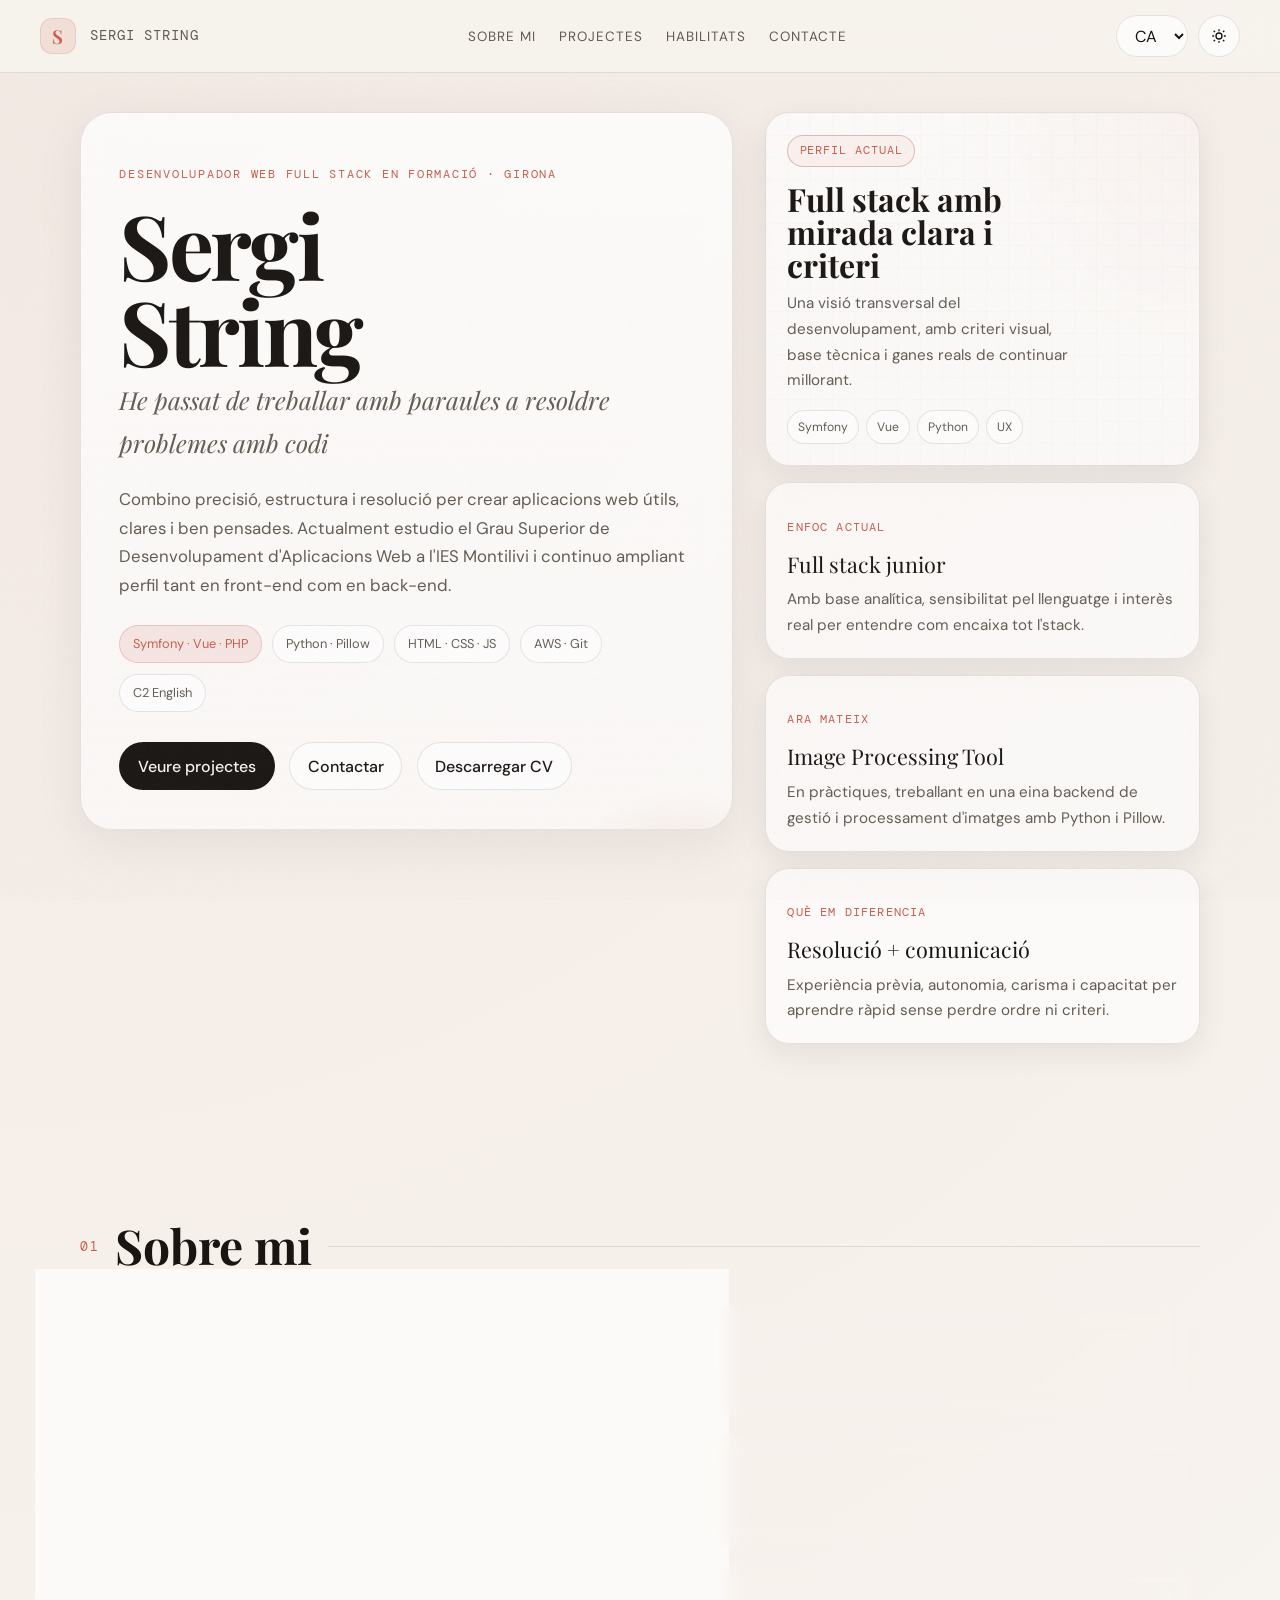
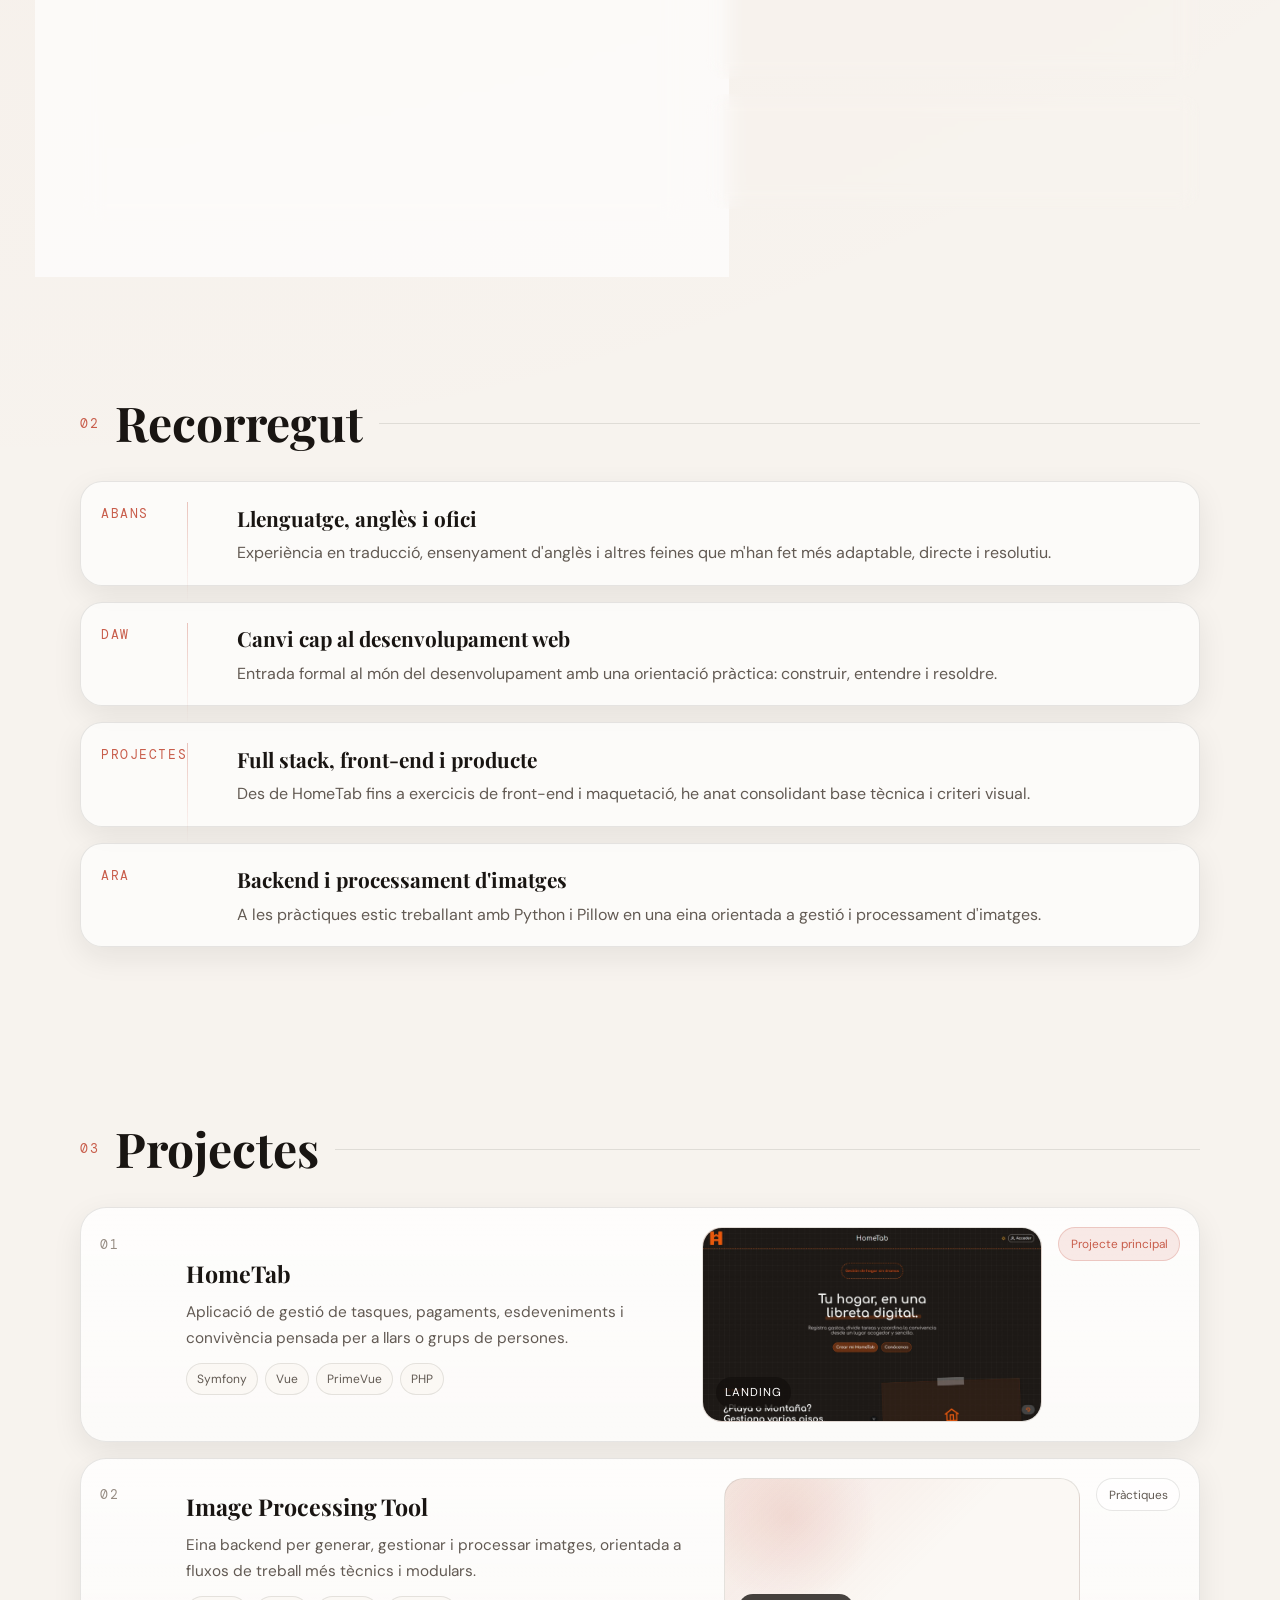
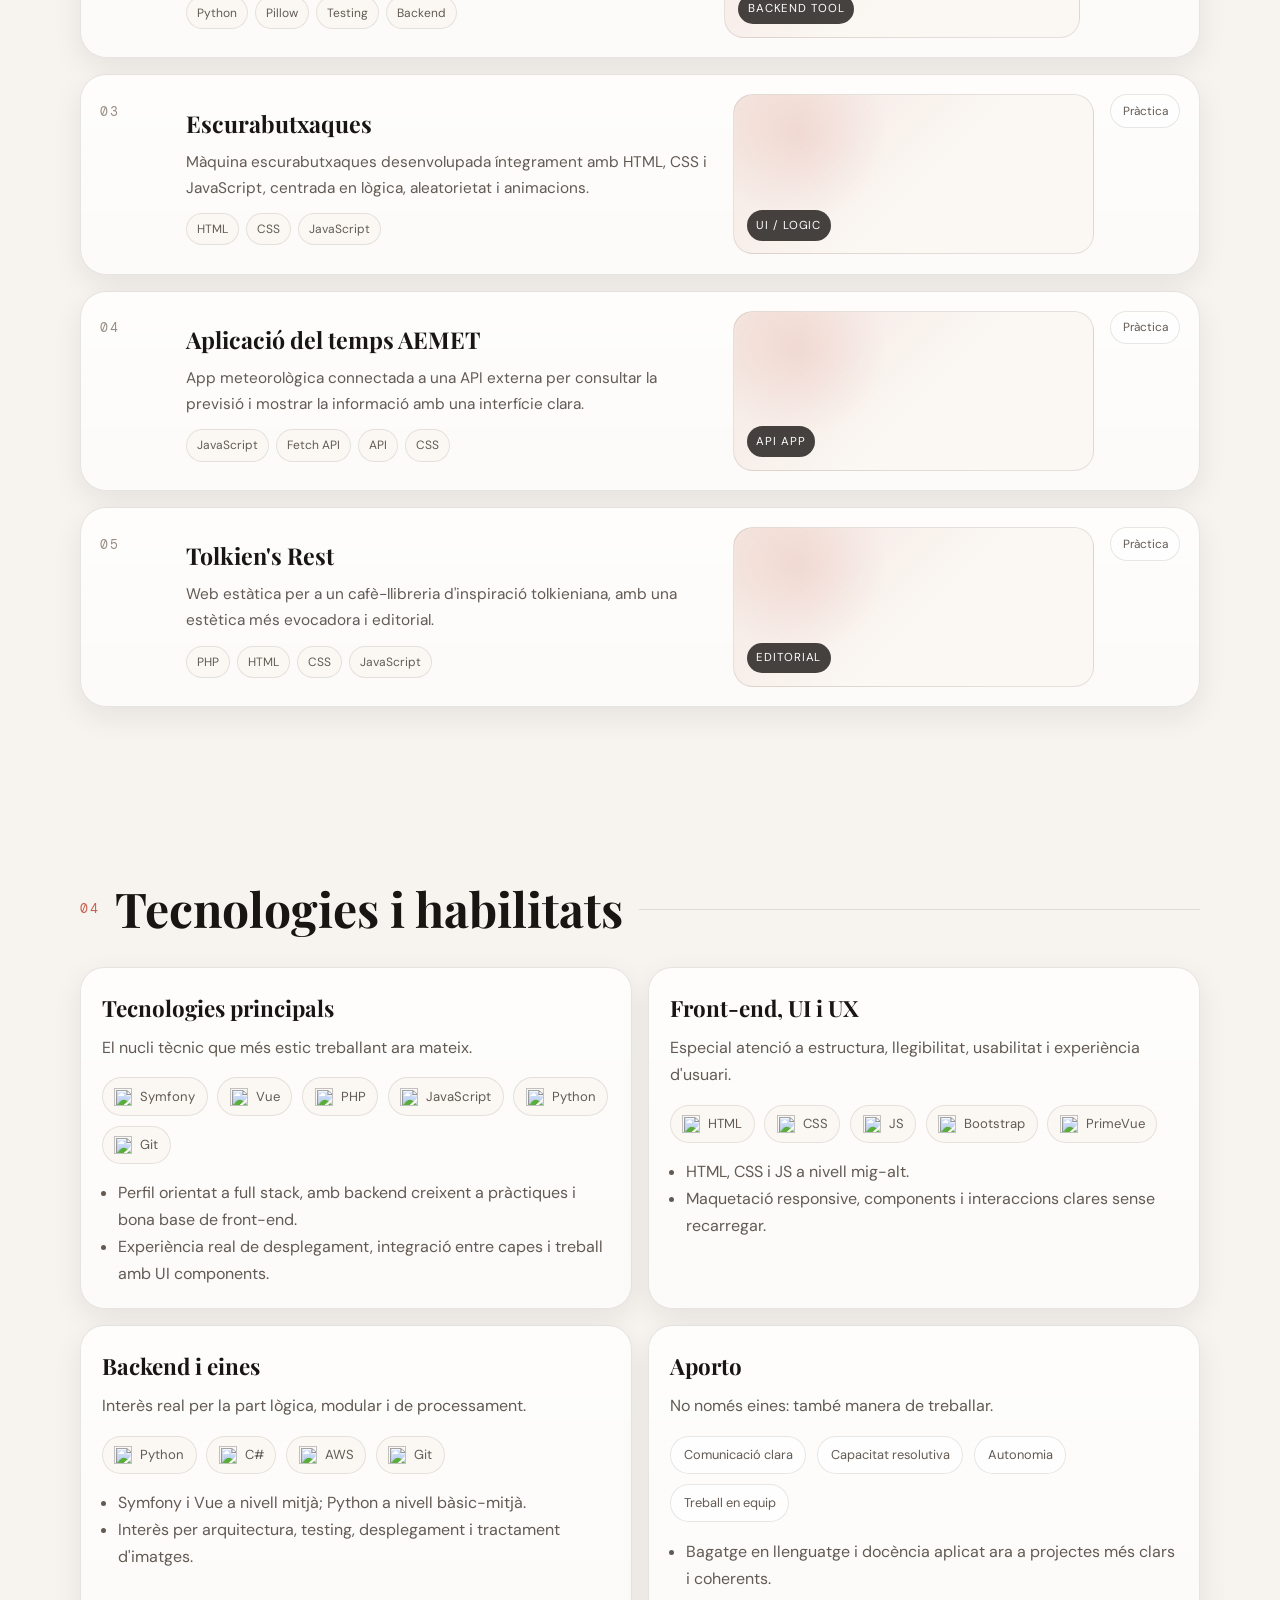
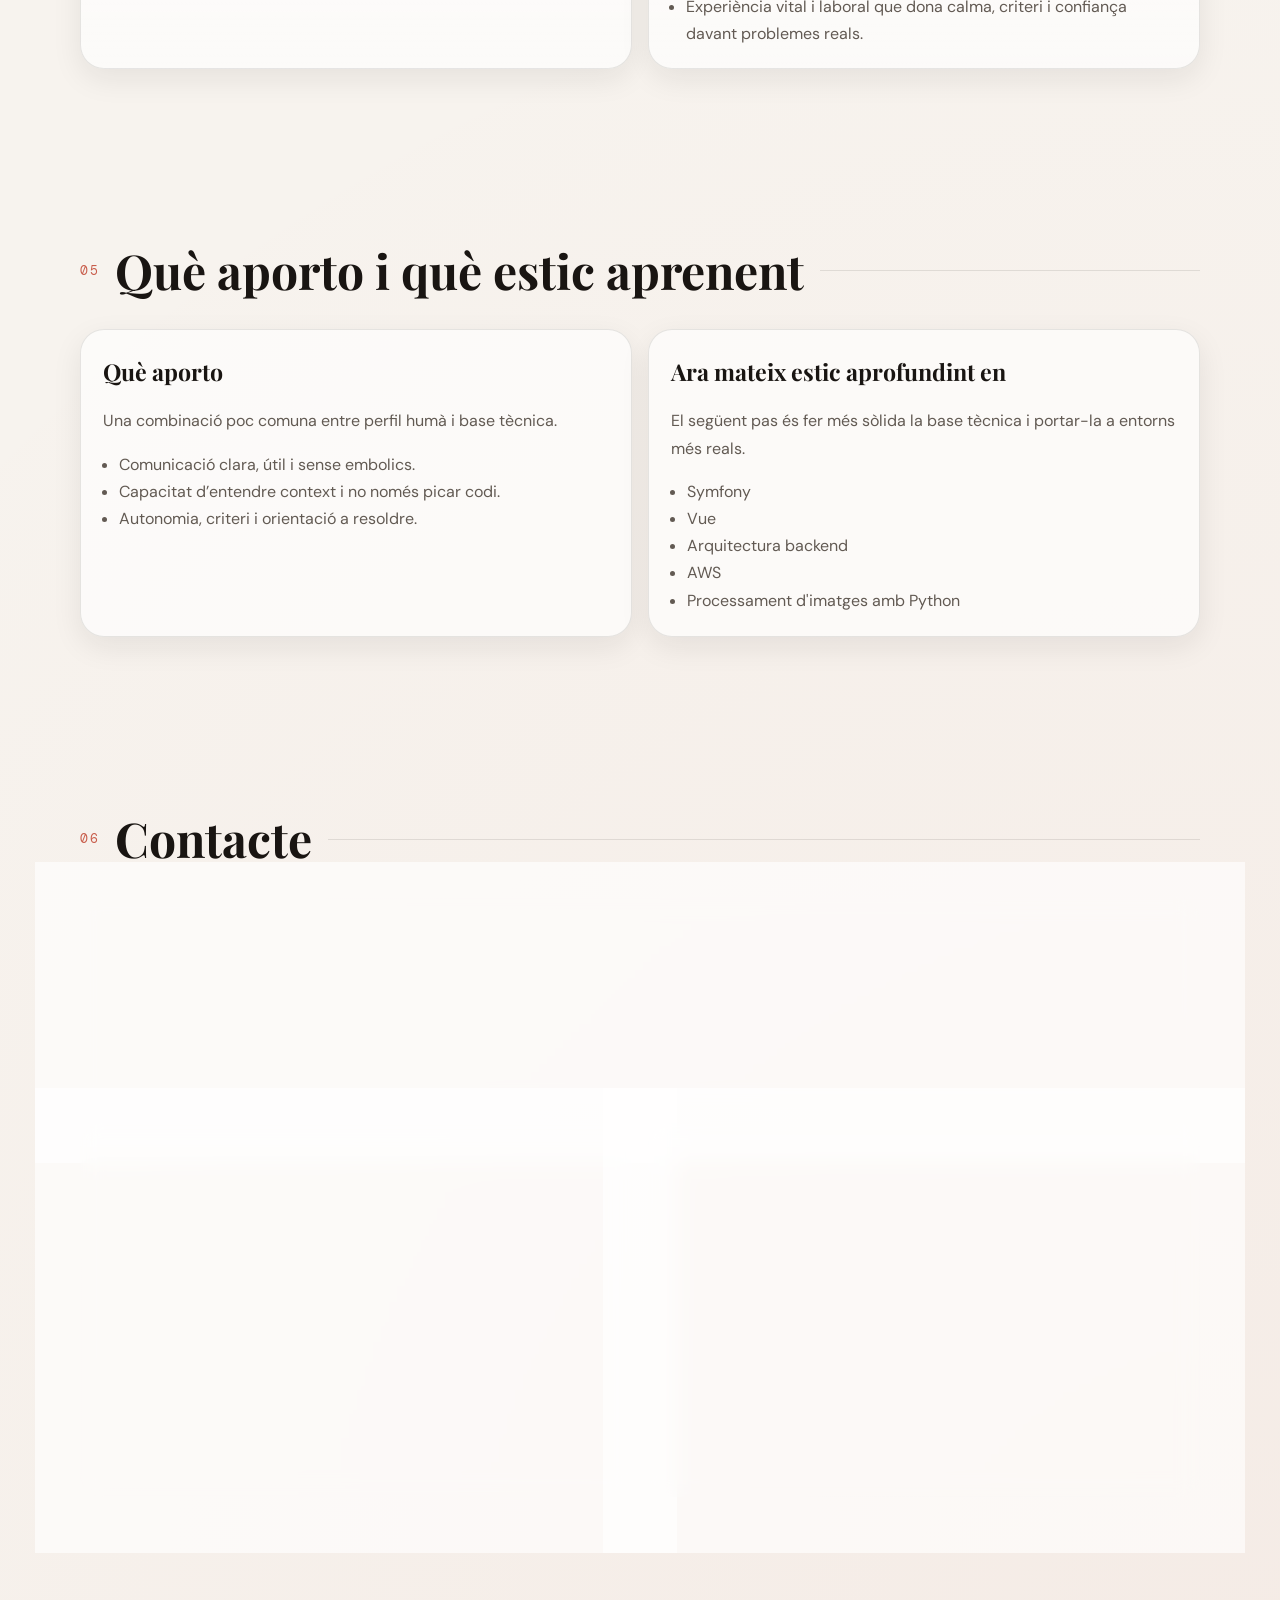
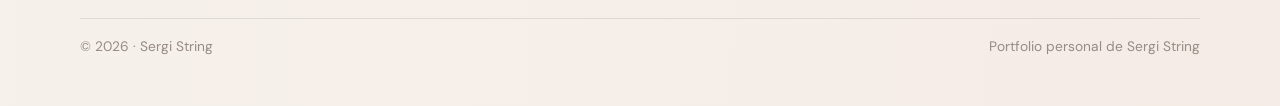
==== commit c9ce7475: "feat: add final version of portolio" ====
--- a/index.html
+++ b/index.html
@@ -1,2116 +1,474 @@
 <!DOCTYPE html>
+
 <html lang="ca">
 <head>
-  <meta charset="UTF-8" />
-  <meta name="viewport" content="width=device-width, initial-scale=1.0" />
-  <title>Portfolio — [El teu nom]</title>
-  <link rel="preconnect" href="https://fonts.googleapis.com" />
-  <link rel="preconnect" href="https://fonts.gstatic.com" crossorigin />
-  <link href="https://fonts.googleapis.com/css2?family=Playfair+Display:ital,wght@0,400;0,700;1,400&family=DM+Mono:wght@300;400&family=DM+Sans:wght@300;400;500&display=swap" rel="stylesheet" />
-
-  <style>
-    *, *::before, *::after { box-sizing: border-box; margin: 0; padding: 0; }
-
-    :root {
-      --cream: #F7F3EE;
-      --ink: #1A1714;
-      --ink-muted: #5C5650;
-      --ink-faint: #A09990;
-      --accent: #C0392B;
-      --accent-soft: #F2DDD9;
-      --rule: #D9D3CC;
-      --serif: 'Playfair Display', Georgia, serif;
-      --sans: 'DM Sans', sans-serif;
-      --mono: 'DM Mono', monospace;
-    }
-
-    body[data-theme="dark"] {
-      --cream: #14110F;
-      --ink: #F7F3EE;
-      --ink-muted: #D0C7BE;
-      --ink-faint: #9E9389;
-      --accent: #E46C5B;
-      --accent-soft: #2B1C19;
-      --rule: #3B322C;
-    }
-
-    html { scroll-behavior: smooth; }
-
-    body {
-      background: var(--cream);
-      color: var(--ink);
-      font-family: var(--sans);
-      font-size: 16px;
-      line-height: 1.7;
-      overflow-x: hidden;
-      transition: background 0.3s ease, color 0.3s ease;
-    }
-
-    /* ── NAV ── */
-    nav {
-      position: fixed;
-      top: 0; left: 0; right: 0;
-      z-index: 100;
-      background: var(--cream);
-      border-bottom: 1px solid var(--rule);
-      padding: 0 2rem;
-      display: flex;
-      align-items: center;
-      justify-content: space-between;
-      height: 56px;
-      transition: box-shadow 0.3s;
-    }
-    nav.scrolled { box-shadow: 0 2px 16px rgba(26,23,20,0.07); }
-
-    .nav-brand {
-      font-family: var(--mono);
-      font-size: 13px;
-      font-weight: 300;
-      color: var(--ink-muted);
-      letter-spacing: 0.05em;
-      text-decoration: none;
-    }
-    .nav-brand span { color: var(--accent); }
-
-    .nav-links {
-      display: flex;
-      gap: 2rem;
-      list-style: none;
-    }
-    .nav-links a {
-      font-family: var(--sans);
-      font-size: 13px;
-      font-weight: 400;
-      color: var(--ink-muted);
-      text-decoration: none;
-      letter-spacing: 0.03em;
-      text-transform: uppercase;
-      transition: color 0.2s;
-    }
-    .nav-links a:hover { color: var(--accent); }
-
-    /* ── SECTIONS ── */
-    section {
-      padding: 5rem 2rem;
-      max-width: 900px;
-      margin: 0 auto;
-    }
-
-    /* ── HERO ── */
-    #hero {
-      min-height: 100vh;
-      display: flex;
-      flex-direction: column;
-      justify-content: center;
-      padding-top: 80px;
-      position: relative;
-      overflow: hidden;
-    }
-
-    .hero-decoration {
-      position: absolute;
-      right: -60px;
-      top: 50%;
-      transform: translateY(-50%);
-      font-family: var(--serif);
-      font-size: 22vw;
-      font-style: italic;
-      color: transparent;
-      -webkit-text-stroke: 1px var(--rule);
-      pointer-events: none;
-      user-select: none;
-      line-height: 1;
-      opacity: 0.5;
-    }
-
-    .hero-label {
-      font-family: var(--mono);
-      font-size: 12px;
-      font-weight: 300;
-      color: var(--accent);
-      letter-spacing: 0.12em;
-      text-transform: uppercase;
-      margin-bottom: 1.2rem;
-      opacity: 0;
-      animation: fadeUp 0.7s 0.2s forwards;
-    }
-
-    .hero-name {
-      font-family: var(--serif);
-      font-size: clamp(3rem, 8vw, 6.5rem);
-      font-weight: 700;
-      line-height: 1.05;
-      margin-bottom: 0.4rem;
-      opacity: 0;
-      animation: fadeUp 0.7s 0.35s forwards;
-    }
-
-    .hero-name-sub {
-      font-family: var(--serif);
-      font-size: clamp(1.8rem, 4vw, 3.5rem);
-      font-weight: 400;
-      font-style: italic;
-      color: var(--ink-muted);
-      margin-bottom: 2rem;
-      opacity: 0;
-      animation: fadeUp 0.7s 0.5s forwards;
-    }
-
-    .hero-desc {
-      font-size: 1.05rem;
-      font-weight: 300;
-      color: var(--ink-muted);
-      max-width: 500px;
-      margin-bottom: 2.5rem;
-      opacity: 0;
-      animation: fadeUp 0.7s 0.65s forwards;
-    }
-
-    .hero-tags {
-      display: flex;
-      flex-wrap: wrap;
-      gap: 0.6rem;
-      margin-bottom: 2.5rem;
-      opacity: 0;
-      animation: fadeUp 0.7s 0.8s forwards;
-    }
-    .tag {
-      font-family: var(--mono);
-      font-size: 11px;
-      font-weight: 400;
-      padding: 4px 10px;
-      border: 1px solid var(--rule);
-      color: var(--ink-muted);
-      letter-spacing: 0.06em;
-    }
-    .tag.accent {
-      background: var(--accent-soft);
-      border-color: var(--accent-soft);
-      color: var(--accent);
-    }
-
-    .hero-cta {
-      display: flex;
-      gap: 1rem;
-      flex-wrap: wrap;
-      opacity: 0;
-      animation: fadeUp 0.7s 0.95s forwards;
-    }
-    .btn {
-      font-family: var(--sans);
-      font-size: 13px;
-      font-weight: 500;
-      padding: 10px 24px;
-      text-decoration: none;
-      display: inline-block;
-      transition: all 0.2s;
-      cursor: pointer;
-      border: none;
-      letter-spacing: 0.03em;
-    }
-    .btn-primary {
-      background: var(--ink);
-      color: var(--cream);
-    }
-    .btn-primary:hover { background: var(--accent); }
-    .btn-outline {
-      background: transparent;
-      color: var(--ink);
-      border: 1px solid var(--ink);
-    }
-    .btn-outline:hover { background: var(--ink); color: var(--cream); }
-
-    /* ── SECTION HEADERS ── */
-    .section-header {
-      display: flex;
-      align-items: center;
-      gap: 1.2rem;
-      margin-bottom: 3rem;
-    }
-    .section-num {
-      font-family: var(--mono);
-      font-size: 11px;
-      font-weight: 300;
-      color: var(--accent);
-      letter-spacing: 0.1em;
-    }
-    .section-title {
-      font-family: var(--serif);
-      font-size: clamp(1.6rem, 3vw, 2.4rem);
-      font-weight: 700;
-      line-height: 1.15;
-    }
-    .section-rule {
-      flex: 1;
-      height: 1px;
-      background: var(--rule);
-    }
-
-    /* ── SOBRE MI ── */
-    .about-grid {
-      display: grid;
-      grid-template-columns: 1fr 1fr;
-      gap: 3rem;
-      align-items: start;
-    }
-    @media (max-width: 640px) { .about-grid { grid-template-columns: 1fr; } }
-
-    .about-text p {
-      color: var(--ink-muted);
-      margin-bottom: 1rem;
-      font-size: 0.98rem;
-    }
-    .about-text p:last-child { margin-bottom: 0; }
-
-    .about-aside {
-      border-left: 2px solid var(--accent);
-      padding-left: 1.5rem;
-    }
-    .aside-block {
-      margin-bottom: 2rem;
-    }
-    .aside-block:last-child { margin-bottom: 0; }
-    .aside-label {
-      font-family: var(--mono);
-      font-size: 11px;
-      font-weight: 300;
-      color: var(--accent);
-      letter-spacing: 0.1em;
-      text-transform: uppercase;
-      margin-bottom: 0.5rem;
-    }
-    .aside-value {
-      font-family: var(--serif);
-      font-size: 1.1rem;
-      font-style: italic;
-      color: var(--ink-muted);
-    }
-
-    /* ── PROJECTES ── */
-    .project-list {
-      display: flex;
-      flex-direction: column;
-      gap: 1px;
-      border-top: 1px solid var(--rule);
-    }
-    .project-item {
-      border-bottom: 1px solid var(--rule);
-      padding: 1.8rem 0;
-      display: grid;
-      grid-template-columns: auto 1fr auto;
-      gap: 1.5rem;
-      align-items: start;
-      cursor: pointer;
-      transition: background 0.2s;
-      position: relative;
-    }
-    .project-item:hover { background: rgba(192,57,43,0.03); }
-    .project-item::after {
-      content: '→';
-      position: absolute;
-      right: 0;
-      top: 50%;
-      transform: translateY(-50%) translateX(-8px);
-      opacity: 0;
-      transition: all 0.2s;
-      color: var(--accent);
-      font-size: 1.2rem;
-    }
-    .project-item:hover::after { opacity: 1; transform: translateY(-50%) translateX(0); }
-
-    .project-num {
-      font-family: var(--mono);
-      font-size: 11px;
-      color: var(--ink-faint);
-      padding-top: 4px;
-    }
-    .project-name {
-      font-family: var(--serif);
-      font-size: 1.35rem;
-      font-weight: 700;
-      margin-bottom: 0.3rem;
-    }
-    .project-desc {
-      font-size: 0.9rem;
-      color: var(--ink-muted);
-      margin-bottom: 0.7rem;
-    }
-    .project-tech {
-      display: flex;
-      flex-wrap: wrap;
-      gap: 0.4rem;
-    }
-    .tech-pill {
-      font-family: var(--mono);
-      font-size: 10px;
-      font-weight: 400;
-      padding: 2px 8px;
-      background: var(--accent-soft);
-      color: var(--accent);
-      letter-spacing: 0.05em;
-    }
-    .project-badge {
-      font-family: var(--mono);
-      font-size: 10px;
-      padding: 3px 9px;
-      border: 1px solid var(--rule);
-      color: var(--ink-faint);
-      letter-spacing: 0.06em;
-      white-space: nowrap;
-    }
-    .project-badge.featured {
-      border-color: var(--accent);
-      color: var(--accent);
-    }
-
-    
-    /* ── HABILITATS ── */
-    .skills-grid {
-      display: grid;
-      grid-template-columns: repeat(2, minmax(0, 1fr));
-      gap: 1.25rem;
-      align-items: stretch;
-    }
-    .skill-group {
-      background:
-        linear-gradient(180deg, rgba(192,57,43,0.05) 0%, rgba(192,57,43,0.015) 100%),
-        var(--cream);
-      border: 1px solid var(--rule);
-      padding: 1.45rem;
-      min-height: 100%;
-      box-shadow: 0 14px 38px rgba(26,23,20,0.05);
-      display: grid;
-      gap: 1rem;
-      align-content: start;
-    }
-    .skill-group-title {
-      font-family: var(--mono);
-      font-size: 11px;
-      font-weight: 400;
-      color: var(--accent);
-      letter-spacing: 0.1em;
-      text-transform: uppercase;
-      margin-bottom: 0.1rem;
-    }
-    .skill-group-copy {
-      color: var(--ink-muted);
-      font-size: 0.93rem;
-      line-height: 1.65;
-      max-width: 44ch;
-    }
-    .skill-icons {
-      display: flex;
-      flex-wrap: wrap;
-      gap: 0.65rem;
-    }
-    .icon-chip {
-      display: inline-flex;
-      align-items: center;
-      gap: 0.55rem;
-      padding: 0.55rem 0.75rem;
-      border: 1px solid var(--rule);
-      background: color-mix(in srgb, var(--cream) 94%, var(--accent-soft) 6%);
-      color: var(--ink);
-      font-family: var(--mono);
-      font-size: 10.5px;
-      letter-spacing: 0.04em;
-      text-transform: uppercase;
-      min-height: 38px;
-    }
-    .icon-chip img {
-      width: 16px;
-      height: 16px;
-      object-fit: contain;
-      flex-shrink: 0;
-    }
-    .skill-list {
-      list-style: none;
-      display: grid;
-      gap: 0.55rem;
-      margin-top: 0.2rem;
-    }
-    .skill-list li {
-      font-size: 0.92rem;
-      color: var(--ink-muted);
-      display: flex;
-      align-items: flex-start;
-      gap: 0.65rem;
-    }
-    .skill-list li::before {
-      content: '';
-      width: 5px;
-      height: 5px;
-      border-radius: 999px;
-      background: var(--accent);
-      flex-shrink: 0;
-      margin-top: 0.58rem;
-    }
-
-
-    /* ── PROJECT MODAL / DETAIL ── */
-    .project-item[data-project] {
-      cursor: pointer;
-      padding-right: 2.5rem;
-    }
-    .project-item[data-project] .project-name::after {
-      content: ' ·';
-      color: var(--accent);
-      margin-left: 0.2rem;
-    }
-    .project-item[data-project] .project-name::before {
-      content: '';
-    }
-    .project-detail-hint {
-      display: inline-flex;
-      align-items: center;
-      gap: 0.45rem;
-      margin-top: 0.8rem;
-      font-family: var(--mono);
-      font-size: 10px;
-      letter-spacing: 0.08em;
-      text-transform: uppercase;
-      color: var(--accent);
-    }
-
-    .project-modal {
-      position: fixed;
-      inset: 0;
-      background: rgba(10, 8, 7, 0.64);
-      display: flex;
-      align-items: center;
-      justify-content: center;
-      padding: 2rem;
-      z-index: 300;
-      opacity: 0;
-      pointer-events: none;
-      transition: opacity 0.28s ease;
-      backdrop-filter: blur(4px);
-    }
-    .project-modal.open {
-      opacity: 1;
-      pointer-events: auto;
-    }
-    .project-modal-panel {
-      width: min(1020px, 100%);
-      max-height: min(88vh, 920px);
-      overflow: auto;
-      background: var(--cream);
-      color: var(--ink);
-      border: 1px solid var(--rule);
-      box-shadow: 0 18px 60px rgba(0,0,0,0.18);
-      padding: 1.6rem;
-      position: relative;
-    }
-    .project-modal-close {
-      position: sticky;
-      top: 0;
-      margin-left: auto;
-      display: block;
-      width: 40px;
-      height: 40px;
-      border: 1px solid var(--rule);
-      background: var(--cream);
-      color: var(--ink);
-      font-size: 1.2rem;
-      cursor: pointer;
-      z-index: 2;
-    }
-    .project-modal-grid {
-      display: grid;
-      grid-template-columns: minmax(0, 1.15fr) minmax(280px, 0.85fr);
-      gap: 1.8rem;
-      align-items: start;
-    }
-    .project-modal-meta {
-      display: flex;
-      flex-wrap: wrap;
-      gap: 0.6rem;
-      margin: 0.8rem 0 1rem;
-    }
-    .project-modal-label {
-      font-family: var(--mono);
-      font-size: 11px;
-      letter-spacing: 0.1em;
-      color: var(--accent);
-      text-transform: uppercase;
-      margin-bottom: 0.5rem;
-    }
-    .project-modal-title {
-      font-family: var(--serif);
-      font-size: clamp(2rem, 4vw, 3rem);
-      line-height: 1.05;
-      margin-bottom: 0.5rem;
-    }
-    .project-modal-intro,
-    .project-modal-copy,
-    .project-sidebar p {
-      color: var(--ink-muted);
-      font-size: 0.96rem;
-    }
-    .project-modal-copy {
-      margin-top: 1rem;
-      display: grid;
-      gap: 0.8rem;
-    }
-    .project-preview {
-      border: 1px solid var(--rule);
-      background:
-        linear-gradient(180deg, rgba(192,57,43,0.05) 0%, transparent 100%),
-        var(--cream);
-      min-height: 360px;
-      overflow: hidden;
-    }
-    .browser-top {
-      display: flex;
-      align-items: center;
-      gap: 0.45rem;
-      padding: 0.8rem 1rem;
-      border-bottom: 1px solid var(--rule);
-    }
-    .browser-dot {
-      width: 10px;
-      height: 10px;
-      border-radius: 999px;
-      background: var(--rule);
-    }
-    .browser-bar {
-      margin-left: 0.4rem;
-      height: 12px;
-      border-radius: 999px;
-      background: var(--accent-soft);
-      flex: 1;
-    }
-    .preview-body {
-      padding: 1.3rem;
-      display: grid;
-      gap: 1rem;
-    }
-    .preview-panel,
-    .preview-line,
-    .preview-chip,
-    .preview-box {
-      border: 1px solid var(--rule);
-      background: rgba(255,255,255,0.25);
-    }
-    body[data-theme="dark"] .preview-panel,
-    body[data-theme="dark"] .preview-line,
-    body[data-theme="dark"] .preview-chip,
-    body[data-theme="dark"] .preview-box {
-      background: rgba(255,255,255,0.03);
-    }
-    .preview-hero {
-      display: grid;
-      grid-template-columns: 1.2fr 0.8fr;
-      gap: 1rem;
-    }
-    .preview-panel {
-      min-height: 120px;
-      padding: 1rem;
-    }
-    .preview-line {
-      height: 10px;
-      margin-bottom: 0.6rem;
-    }
-    .preview-line.short { width: 52%; }
-    .preview-line.medium { width: 74%; }
-    .preview-grid {
-      display: grid;
-      grid-template-columns: repeat(3, 1fr);
-      gap: 0.8rem;
-    }
-    .preview-box {
-      min-height: 72px;
-      padding: 0.8rem;
-    }
-    .preview-chip-row {
-      display: flex;
-      flex-wrap: wrap;
-      gap: 0.45rem;
-    }
-    .preview-chip {
-      height: 26px;
-      min-width: 72px;
-      padding: 0.4rem;
-    }
-    .project-sidebar {
-      display: grid;
-      gap: 1.2rem;
-    }
-    .project-sidebar-card {
-      border: 1px solid var(--rule);
-      padding: 1.1rem;
-      background: rgba(192,57,43,0.03);
-    }
-    .project-sidebar-list {
-      list-style: none;
-      display: grid;
-      gap: 0.65rem;
-    }
-    .project-sidebar-list li {
-      color: var(--ink-muted);
-      font-size: 0.92rem;
-      padding-left: 0.85rem;
-      position: relative;
-    }
-    .project-sidebar-list li::before {
-      content: '';
-      width: 5px;
-      height: 5px;
-      border-radius: 999px;
-      background: var(--accent);
-      position: absolute;
-      left: 0;
-      top: 0.62rem;
-    }
-
-    
-    /* ── CONTACT FORM ── */
-    .contact-layout {
-      display: grid;
-      grid-template-columns: minmax(0, 1.1fr) minmax(280px, 0.75fr);
-      gap: 1.4rem;
-      text-align: left;
-      margin-top: 2.6rem;
-      align-items: start;
-    }
-    .contact-form {
-      border: 1px solid var(--rule);
-      padding: 1.8rem;
-      background:
-        linear-gradient(180deg, rgba(192,57,43,0.05) 0%, rgba(192,57,43,0.015) 100%),
-        var(--cream);
-      box-shadow: 0 16px 44px rgba(26,23,20,0.08);
-    }
-    .contact-form-top {
-      display: grid;
-      gap: 0.45rem;
-      margin-bottom: 1.35rem;
-      padding-bottom: 1rem;
-      border-bottom: 1px solid var(--rule);
-    }
-    .contact-form-kicker {
-      font-family: var(--mono);
-      font-size: 11px;
-      letter-spacing: 0.1em;
-      text-transform: uppercase;
-      color: var(--accent);
-    }
-    .contact-form-title {
-      font-family: var(--serif);
-      font-size: clamp(1.5rem, 3vw, 2.1rem);
-      line-height: 1.1;
-    }
-    .contact-form-copy {
-      color: var(--ink-muted);
-      font-size: 0.95rem;
-      max-width: 54ch;
-    }
-    .contact-card {
-      display: grid;
-      gap: 1rem;
-      align-content: start;
-    }
-    .contact-panel {
-      border: 1px solid var(--rule);
-      padding: 1.25rem;
-      background: var(--cream);
-      box-shadow: 0 14px 36px rgba(26,23,20,0.05);
-    }
-    .contact-panel p {
-      color: var(--ink-muted);
-      font-size: 0.94rem;
-      margin-top: 0.7rem;
-    }
-    .contact-form-grid {
-      display: grid;
-      grid-template-columns: 1fr 1fr;
-      gap: 1rem 1rem;
-    }
-    .form-field {
-      display: flex;
-      flex-direction: column;
-      gap: 0.46rem;
-      margin-bottom: 0.1rem;
-    }
-    .form-field.full {
-      grid-column: 1 / -1;
-    }
-    .form-field label {
-      font-family: var(--mono);
-      font-size: 11px;
-      letter-spacing: 0.08em;
-      text-transform: uppercase;
-      color: var(--accent);
-    }
-    .form-field input,
-    .form-field textarea {
-      width: 100%;
-      border: 1px solid var(--rule);
-      background: color-mix(in srgb, var(--cream) 95%, var(--accent-soft) 5%);
-      color: var(--ink);
-      font: inherit;
-      padding: 0.95rem 1rem;
-      outline: none;
-      transition: border-color 0.2s ease, box-shadow 0.2s ease, background 0.2s ease, transform 0.2s ease;
-    }
-    .form-field textarea {
-      min-height: 190px;
-      resize: vertical;
-    }
-    .form-field input:focus,
-    .form-field textarea:focus {
-      border-color: var(--accent);
-      box-shadow: 0 0 0 3px rgba(192,57,43,0.08);
-      background: var(--cream);
-      transform: translateY(-1px);
-    }
-    .contact-form-actions {
-      display: flex;
-      flex-wrap: wrap;
-      gap: 1rem;
-      align-items: center;
-      justify-content: space-between;
-      margin-top: 1.2rem;
-      padding-top: 1rem;
-      border-top: 1px solid var(--rule);
-    }
-    .contact-status {
-      font-size: 0.92rem;
-      color: var(--ink-muted);
-      min-height: 1.5rem;
-      flex: 1;
-      text-align: right;
-    }
-    .contact-links {
-      display: grid;
-      gap: 0.75rem;
-    }
-    .contact-link {
-      display: flex;
-      align-items: center;
-      justify-content: space-between;
-      gap: 0.9rem;
-      padding: 0.95rem 1rem;
-      text-decoration: none;
-      color: var(--ink);
-      border: 1px solid var(--rule);
-      transition: border-color 0.2s ease, transform 0.2s ease, background 0.2s ease;
-      background: color-mix(in srgb, var(--cream) 96%, var(--accent-soft) 4%);
-    }
-    .contact-link:hover {
-      border-color: var(--accent);
-      transform: translateY(-1px);
-      background: color-mix(in srgb, var(--cream) 92%, var(--accent-soft) 8%);
-    }
-    .contact-link-main {
-      display: flex;
-      align-items: center;
-      gap: 0.8rem;
-      min-width: 0;
-    }
-    .contact-link-icon {
-      width: 18px;
-      height: 18px;
-      color: var(--accent);
-      flex-shrink: 0;
-    }
-    .contact-link-label {
-      font-family: var(--mono);
-      font-size: 10.5px;
-      letter-spacing: 0.08em;
-      text-transform: uppercase;
-      color: var(--ink-faint);
-      display: block;
-      margin-bottom: 0.1rem;
-    }
-    .contact-link-value {
-      font-size: 0.95rem;
-      color: var(--ink);
-      white-space: nowrap;
-      overflow: hidden;
-      text-overflow: ellipsis;
-    }
-    .contact-link-arrow {
-      font-size: 1rem;
-      color: var(--accent);
-      flex-shrink: 0;
-    }
-
-
-    /* ── CONTACTE ── */
-    #contact {
-      text-align: center;
-      padding: 5rem 2rem 7rem;
-    }
-    .contact-eyebrow {
-      font-family: var(--mono);
-      font-size: 12px;
-      font-weight: 300;
-      color: var(--ink-faint);
-      letter-spacing: 0.12em;
-      text-transform: uppercase;
-      margin-bottom: 1.2rem;
-    }
-    .contact-heading {
-      font-family: var(--serif);
-      font-size: clamp(2rem, 5vw, 3.5rem);
-      font-weight: 700;
-      margin-bottom: 1rem;
-      line-height: 1.1;
-    }
-    .contact-sub {
-      font-size: 1rem;
-      color: var(--ink-muted);
-      margin-bottom: 2.5rem;
-      font-weight: 300;
-    }
-    .contact-links {
-      display: flex;
-      gap: 1.2rem;
-      justify-content: center;
-      flex-wrap: wrap;
-    }
-
-    /* ── FOOTER ── */
-    footer {
-      border-top: 1px solid var(--rule);
-      padding: 1.5rem 2rem;
-      display: flex;
-      justify-content: space-between;
-      align-items: center;
-      font-family: var(--mono);
-      font-size: 11px;
-      color: var(--ink-faint);
-      max-width: 900px;
-      margin: 0 auto;
-    }
-
-    /* ── ANIMACIONS ── */
-    @keyframes fadeUp {
-      from { opacity: 0; transform: translateY(18px); }
-      to   { opacity: 1; transform: translateY(0); }
-    }
-
-    .reveal {
-      opacity: 0;
-      transform: translateY(20px);
-      transition: opacity 0.6s, transform 0.6s;
-    }
-    .reveal.visible {
-      opacity: 1;
-      transform: translateY(0);
-    }
-
-    /* ── HAMBURGER MOBILE ── */
-    .nav-toggle {
-      display: none;
-      background: none;
-      border: none;
-      cursor: pointer;
-      padding: 4px;
-      flex-direction: column;
-      gap: 5px;
-    }
-    .nav-toggle span {
-      display: block;
-      width: 22px;
-      height: 1.5px;
-      background: var(--ink);
-      transition: all 0.3s;
-    }
-
-
-    .nav-actions {
-      display: flex;
-      align-items: center;
-      gap: 0.75rem;
-    }
-
-    .nav-control {
-      font-family: var(--mono);
-      font-size: 11px;
-      color: var(--ink-muted);
-      background: transparent;
-      border: 1px solid var(--rule);
-      padding: 6px 10px;
-      letter-spacing: 0.05em;
-    }
-
-    .nav-control:focus-visible,
-    .btn:focus-visible,
-    .nav-links a:focus-visible,
-    .nav-brand:focus-visible,
-    .nav-toggle:focus-visible {
-      outline: 2px solid var(--accent);
-      outline-offset: 2px;
-    }
-
-    @media (max-width: 600px) {
-      .nav-actions {
-        gap: 0.5rem;
-      }
-      .nav-control {
-        padding: 5px 8px;
-        font-size: 10px;
-      }
-      .nav-toggle { display: flex; }
-      .contact-layout,
-      .project-modal-grid,
-      .preview-hero,
-      .contact-form-grid,
-      .preview-grid { grid-template-columns: 1fr; }
-      .project-modal { padding: 1rem; }
-      .project-modal-panel { padding: 1rem; }
-      .nav-links {
-        display: none;
-        position: absolute;
-        top: 56px; left: 0; right: 0;
-        background: var(--cream);
-        border-bottom: 1px solid var(--rule);
-        flex-direction: column;
-        gap: 0;
-        padding: 0.5rem 0;
-      }
-      .nav-links.open { display: flex; }
-      .nav-links li { border-bottom: 1px solid var(--rule); }
-      .nav-links a {
-        display: block;
-        padding: 0.9rem 2rem;
-        font-size: 14px;
-      }
-    }
-  </style>
+<meta charset="utf-8"/>
+<meta content="width=device-width, initial-scale=1.0" name="viewport"/>
+<title>Sergi String — Portfolio</title>
+<link href="https://fonts.googleapis.com" rel="preconnect"/>
+<link crossorigin="" href="https://fonts.gstatic.com" rel="preconnect"/>
+<link href="https://fonts.googleapis.com/css2?family=Playfair+Display:wght@400;600;700&amp;family=DM+Sans:wght@300;400;500;600&amp;family=DM+Mono:wght@300;400;500&amp;display=swap" rel="stylesheet"/>
+<link href="index.css" rel="stylesheet"/>
 </head>
-<body>
-
-<!-- ── NAV ── -->
+<body data-theme="light">
+<div class="cursor-ring" id="cursor-ring"></div>
 <nav id="nav">
-  <a class="nav-brand" href="#hero">
-    <span>//</span> el-teu-nom
-  </a>
-  <ul class="nav-links" id="nav-links">
-    <li><a href="#sobre" data-i18n="nav_about">Sobre mi</a></li>
-    <li><a href="#projectes" data-i18n="nav_projects">Projectes</a></li>
-    <li><a href="#habilitats" data-i18n="nav_skills">Habilitats</a></li>
-    <li><a href="#contact" data-i18n="nav_contact">Contacte</a></li>
-  </ul>
-  <div class="nav-actions">
-    <select class="nav-control" id="lang-switcher" aria-label="Canviar idioma">
-      <option value="ca">CAT</option>
-      <option value="es">ESP</option>
-      <option value="en">ENG</option>
-    </select>
-    <button class="nav-control" id="theme-toggle" type="button" data-i18n="theme_toggle">Mode fosc</button>
-    <button class="nav-toggle" id="nav-toggle" aria-label="Menú">
-      <span></span><span></span><span></span>
-    </button>
-  </div>
+<div class="nav-inner">
+<a aria-label="Go to start" class="nav-brand" href="#hero">
+<span class="brand-mark">S</span>
+<span>Sergi String</span>
+</a>
+<ul class="nav-links" id="nav-links">
+<li><a data-i18n="nav_about" href="#sobre">Sobre mi</a></li>
+<li><a data-i18n="nav_projects" href="#projectes">Projectes</a></li>
+<li><a data-i18n="nav_skills" href="#habilitats">Habilitats</a></li>
+<li><a data-i18n="nav_contact" href="#contacte">Contacte</a></li>
+</ul>
+<div class="nav-controls">
+<select aria-label="Language switcher" class="lang-switcher" id="lang-switcher">
+<option value="ca">CA</option>
+<option value="es">ES</option>
+<option value="en">EN</option>
+</select>
+<button aria-label="Canviar tema" class="icon-btn" id="theme-toggle">
+<svg aria-hidden="true" fill="none" height="18" stroke="currentColor" stroke-width="1.8" viewbox="0 0 24 24" width="18"><path d="M12 3v2.5M12 18.5V21M4.93 4.93l1.77 1.77M17.3 17.3l1.77 1.77M3 12h2.5M18.5 12H21M4.93 19.07 6.7 17.3M17.3 6.7l1.77-1.77"></path><circle cx="12" cy="12" r="4"></circle></svg>
+</button>
+<button aria-label="Open menu" class="nav-toggle" id="nav-toggle">
+<span></span><span></span><span></span>
+</button>
+</div>
+</div>
 </nav>
-
-<!-- ── HERO ── -->
+<main>
 <section id="hero">
-  <div class="hero-decoration" aria-hidden="true">&lt;/&gt;</div>
-
-  <p class="hero-label" data-i18n="hero_label">Estudiant 2n DAW · Girona</p>
-  <h1 class="hero-name">[El teu<br>nom complet]</h1>
-  <p class="hero-name-sub" data-i18n="hero_sub">Traductor & Desenvolupador Web</p>
-  <p class="hero-desc" data-i18n="hero_desc">
-    Vinc de les paraules i m'he enamorat del codi. Combino la precisió
-    del llenguatge amb la lògica del programari per construir experiències web
-    que funcionen i que es llegeixen bé.
-  </p>
-  <div class="hero-tags">
-    <span class="tag accent">HTML · CSS · JS</span>
-    <span class="tag">PHP</span>
-    <span class="tag">Java</span>
-    <span class="tag">2n DAW</span>
-    <span class="tag">Ex-traductor</span>
-  </div>
-  <div class="hero-cta">
-    <a href="#projectes" class="btn btn-primary" data-i18n="hero_cta_projects">Veure projectes</a>
-    <a href="#contact" class="btn btn-outline" data-i18n="hero_cta_contact">Contactar</a>
-  </div>
-</section>
-
-<!-- ── SOBRE MI ── -->
+<div class="container hero-grid">
+<div class="hero-card reveal">
+<p class="eyebrow" data-i18n="hero_eyebrow">Desenvolupador Web Full Stack en formació · Girona</p>
+<h1 class="hero-title">Sergi<br/>String</h1>
+<p class="hero-sub" data-i18n="hero_sub">Vinc del llenguatge; ara el transformo en codi que resol problemes</p>
+<p class="hero-copy" data-i18n="hero_copy">
+            Combino precisió, estructura i resolució per crear aplicacions web útils, clares i ben pensades. Actualment estudio el Grau Superior de Desenvolupament d'Aplicacions Web a l'IES Montilivi i continuo ampliant perfil tant en front-end com en back-end.
+          </p>
+<div class="hero-tags">
+<span class="tag accent">Symfony · Vue · PHP</span>
+<span class="tag">Python · Pillow</span>
+<span class="tag">HTML · CSS · JS</span>
+<span class="tag">AWS · Git</span>
+<span class="tag" data-i18n="hero_tag_extra">C2 English</span>
+</div>
+<div class="hero-actions">
+<a class="btn btn-primary" data-i18n="hero_cta_projects" href="#projectes">Veure projectes</a>
+<a class="btn btn-outline" data-i18n="hero_cta_contact" href="#contacte">Contactar</a>
+<a class="btn btn-outline" data-i18n="hero_cta_cv" download="" href="Sergi-X-Cuerda-Garcia-CV.pdf">Descarregar CV</a>
+</div>
+</div>
+<div class="hero-side">
+<div class="hero-glimpse reveal">
+<span class="hero-glimpse-label" data-i18n="hero_glimpse_label">Perfil actual</span>
+<h2 class="hero-glimpse-title" data-i18n="hero_glimpse_title">Full stack amb mirada clara i criteri</h2>
+<p class="hero-glimpse-copy" data-i18n="hero_glimpse_copy">Un espai visual curt per equilibrar el hero sense omplir-lo amb una foto innecessària.</p>
+<div class="hero-glimpse-tags">
+<span data-i18n="hero_glimpse_tag_1">Symfony</span>
+<span data-i18n="hero_glimpse_tag_2">Vue</span>
+<span data-i18n="hero_glimpse_tag_3">Python</span>
+<span data-i18n="hero_glimpse_tag_4">UX</span>
+</div>
+</div>
+<div class="stat-card reveal">
+<p class="stat-label" data-i18n="stat_label_focus">Enfoc actual</p>
+<p class="stat-value" data-i18n="stat_value_focus">Full stack junior</p>
+<p class="stat-copy" data-i18n="stat_copy_focus">Amb base analítica, sensibilitat pel llenguatge i interès real per entendre com encaixa tot l'stack.</p>
+</div>
+<div class="stat-card reveal">
+<p class="stat-label" data-i18n="stat_label_current">Ara mateix</p>
+<p class="stat-value">Image Processing Tool</p>
+<p class="stat-copy" data-i18n="stat_copy_current">En pràctiques, treballant en una eina backend de gestió i processament d'imatges amb Python i Pillow.</p>
+</div>
+<div class="stat-card reveal">
+<p class="stat-label" data-i18n="stat_label_value">Què em diferencia</p>
+<p class="stat-value" data-i18n="stat_value_value">Resolució + comunicació</p>
+<p class="stat-copy" data-i18n="stat_copy_value">Experiència prèvia, autonomia, carisma i capacitat per aprendre ràpid sense perdre ordre ni criteri.</p>
+</div>
+</div>
+</div>
+</section>
 <section id="sobre">
-  <div class="section-header reveal">
-    <span class="section-num">01</span>
-    <h2 class="section-title" data-i18n="about_title">Sobre mi</h2>
-    <div class="section-rule"></div>
-  </div>
-
-  <div class="about-grid reveal">
-    <div class="about-text">
-      <p data-i18n="about_p1">
-        Soc [nom], estudiant de segon curs del cicle de Desenvolupament
-        d'Aplicacions Web (DAW) a [nom del centre]. Però la meva història no
-        comença amb el codi: durant anys vaig treballar com a traductor, cosa
-        que em va ensenyar que comunicar-se amb precisió és tan important
-        en un text com en una funció.
-      </p>
-      <p data-i18n="about_p2">
-        Ara aplico aquella mateixa atenció al detall en el disseny d'interfícies
-        i en l'arquitectura d'aplicacions. M'interessa especialment el
-        desenvolupament front-end, però tinc curiositat per tot l'stack.
-      </p>
-      <p data-i18n="about_p3">
-        Quan no codifico, tradueixo, llegeixo ciència-ficció o faig senderisme
-        per l'entorn de Girona.
-      </p>
-    </div>
-
-    <div class="about-aside">
-      <div class="aside-block">
-        <p class="aside-label" data-i18n="aside_current_education">Formació actual</p>
-        <p class="aside-value" data-i18n="aside_current_education_value">2n DAW — [Nom del centre]</p>
-      </div>
-      <div class="aside-block">
-        <p class="aside-label" data-i18n="aside_before">Abans</p>
-        <p class="aside-value" data-i18n="aside_before_value">Traductor professional</p>
-      </div>
-      <div class="aside-block">
-        <p class="aside-label" data-i18n="aside_languages">Idiomes</p>
-        <p class="aside-value" data-i18n="aside_languages_value">Català · Castellà · Anglès</p>
-      </div>
-      <div class="aside-block">
-        <p class="aside-label" data-i18n="aside_location">Localització</p>
-        <p class="aside-value" data-i18n="aside_location_value">Girona, Catalunya</p>
-      </div>
-    </div>
-  </div>
-</section>
-
-<!-- ── PROJECTES ── -->
+<div class="container">
+<div class="section-header reveal">
+<span class="section-num">01</span>
+<h2 class="section-title" data-i18n="about_title">Sobre mi</h2>
+<div class="section-rule"></div>
+</div>
+<div class="about-grid">
+<div class="panel about-card reveal">
+<p class="lead" data-i18n="about_lead">Sóc una persona curiosa, resolutiva i orientada a l'aprenentatge continu. M'adapto bé als entorns canviants i m'agrada treballar amb estructura, iniciativa i capacitat real de resposta.</p>
+<p class="muted" data-i18n="about_p1">Abans d'entrar en el desenvolupament web havia treballat en altres camps, sobretot en traducció i ensenyament d'anglès. Aquesta base m'ha deixat una cosa que continuo aplicant avui: claredat per comunicar, atenció al detall i criteri a l'hora d'ordenar idees.</p>
+<p class="muted" data-i18n="about_p2">Ara estudio el Grau Superior de Desenvolupament d'Aplicacions Web a l'IES Montilivi. M'interessa el perfil full stack, tot i que a les pràctiques estic treballant sobretot backend, en una aplicació centrada en gestió i processament d'imatges.</p>
+<p class="muted" data-i18n="about_p3">No em vull vendre com una cosa que no sóc. El meu punt fort ara mateix és combinar base tècnica, capacitat analítica i ganes serioses d'aprendre per convertir-me en un perfil sòlid dins del sector.</p>
+</div>
+<div class="fact-list">
+<div class="panel fact-item reveal">
+<strong data-i18n="fact_title_study">Formació actual</strong>
+<span data-i18n="fact_value_study">Grau Superior de Desenvolupament d'Aplicacions Web · IES Montilivi</span>
+</div>
+<div class="panel fact-item reveal">
+<strong data-i18n="fact_title_profile">Perfil</strong>
+<span data-i18n="fact_value_profile">Desenvolupador web full stack en formació amb experiència prèvia en llenguatge, docència i entorns de treball exigents.</span>
+</div>
+<div class="panel fact-item reveal">
+<strong data-i18n="fact_title_langs">Idiomes</strong>
+<span data-i18n="fact_value_langs">Català i castellà nadius · Anglès C2 · Francès B1 · Japonès A1 · Neerlandès A1</span>
+</div>
+<div class="panel fact-item reveal">
+<strong data-i18n="fact_title_goal">Objectiu</strong>
+<span data-i18n="fact_value_goal">Pràctiques, primera oportunitat junior i presència professional enfocada al món informàtic.</span>
+</div>
+</div>
+</div>
+</div>
+</section>
+<section id="trajectoria">
+<div class="container">
+<div class="section-header reveal">
+<span class="section-num">02</span>
+<h2 class="section-title" data-i18n="timeline_title">Recorregut</h2>
+<div class="section-rule"></div>
+</div>
+<div class="timeline">
+<article class="timeline-item reveal">
+<div class="timeline-year" data-i18n="timeline_step_1_year">Abans</div>
+<div class="timeline-content">
+<h3 data-i18n="timeline_step_1_title">Llenguatge, anglès i ofici</h3>
+<p data-i18n="timeline_step_1_copy">Experiència en traducció, ensenyament d'anglès i altres feines que m'han fet més adaptable, directe i resolutiu.</p>
+</div>
+</article>
+<article class="timeline-item reveal">
+<div class="timeline-year">DAW</div>
+<div class="timeline-content">
+<h3 data-i18n="timeline_step_2_title">Canvi cap al desenvolupament web</h3>
+<p data-i18n="timeline_step_2_copy">Entrada formal al món del desenvolupament amb una orientació pràctica: construir, entendre i resoldre.</p>
+</div>
+</article>
+<article class="timeline-item reveal">
+<div class="timeline-year" data-i18n="timeline_step_3_year">Projectes</div>
+<div class="timeline-content">
+<h3 data-i18n="timeline_step_3_title">Full stack, front-end i producte</h3>
+<p data-i18n="timeline_step_3_copy">Des de HomeTab fins a exercicis de front-end i maquetació, he anat consolidant base tècnica i criteri visual.</p>
+</div>
+</article>
+<article class="timeline-item reveal">
+<div class="timeline-year" data-i18n="timeline_step_4_year">Ara</div>
+<div class="timeline-content">
+<h3 data-i18n="timeline_step_4_title">Backend i processament d'imatges</h3>
+<p data-i18n="timeline_step_4_copy">A les pràctiques estic treballant amb Python i Pillow en una eina orientada a gestió i processament d'imatges.</p>
+</div>
+</article>
+</div>
+</div>
+</section>
 <section id="projectes">
-  <div class="section-header reveal">
-    <span class="section-num">02</span>
-    <h2 class="section-title" data-i18n="projects_title">Projectes</h2>
-    <div class="section-rule"></div>
-  </div>
-
-  <div class="project-list">
-
-    <!-- HomeTab -->
-    <div class="project-item reveal" data-project="hometab" tabindex="0" role="button" aria-label="Open HomeTab details">
-      <span class="project-num">01</span>
-      <div>
-        <h3 class="project-name">HomeTab</h3>
-        <p class="project-desc" data-i18n="project_desc_1">
-          Extensió de navegador que substitueix la pestanya nova amb un
-          tauler personalitzable: temps, notes ràpides, dreceres i un
-          rellotge. Primer projecte significatiu del curs.
-        </p>
-        <div class="project-tech">
-          <span class="tech-pill">HTML</span>
-          <span class="tech-pill">CSS</span>
-          <span class="tech-pill">JavaScript</span>
-          <span class="tech-pill">Web Extensions API</span>
-        </div>
-      </div>
-        <span class="project-detail-hint" data-i18n="project_open_hint">Veure detall del projecte</span>
-      </div>
-      <span class="project-badge featured" data-i18n="badge_featured">Projecte principal</span>
-    </div>
-
-    <!-- Tragaperras -->
-    <div class="project-item reveal" data-project="slot" tabindex="0" role="button" aria-label="Open Tragaperras details">
-      <span class="project-num">02</span>
-      <div>
-        <h3 class="project-name">Tragaperras</h3>
-        <p class="project-desc" data-i18n="project_desc_2">
-          Màquina escurabutxaques interactiva al navegador. Implementa
-          lògica de rodets, animacions CSS i gestió d'estat amb JS pur.
-          Bon exercici de manipulació del DOM.
-        </p>
-        <div class="project-tech">
-          <span class="tech-pill">HTML</span>
-          <span class="tech-pill">CSS</span>
-          <span class="tech-pill">JavaScript</span>
-        </div>
-      </div>
-        <span class="project-detail-hint" data-i18n="project_open_hint">Veure detall del projecte</span>
-      </div>
-        <span class="project-detail-hint" data-i18n="project_open_hint">Veure detall del projecte</span>
-      </div>
-        <span class="project-detail-hint" data-i18n="project_open_hint">Veure detall del projecte</span>
-      </div>
-      <span class="project-badge" data-i18n="badge_practice">Pràctica</span>
-    </div>
-
-    <!-- Aplicació del temps -->
-    <div class="project-item reveal" data-project="weather" tabindex="0" role="button" aria-label="Open Weather App details">
-      <span class="project-num">03</span>
-      <div>
-        <h3 class="project-name">Aplicació del temps</h3>
-        <p class="project-desc" data-i18n="project_desc_3">
-          App meteorològica que consulta una API externa i mostra la
-          previsió per a qualsevol localitat. Primera presa de contacte
-          amb peticions HTTP asíncrones i JSON.
-        </p>
-        <div class="project-tech">
-          <span class="tech-pill">JavaScript</span>
-          <span class="tech-pill">Fetch API</span>
-          <span class="tech-pill">OpenWeather API</span>
-          <span class="tech-pill">CSS</span>
-        </div>
-      </div>
-      <span class="project-badge" data-i18n="badge_practice">Pràctica</span>
-    </div>
-
-    <!-- Tolkien's Rest -->
-    <div class="project-item reveal" data-project="tolkien" tabindex="0" role="button" aria-label="Open Tolkien\'s Rest details">
-      <span class="project-num">04</span>
-      <div>
-        <h3 class="project-name">Tolkien's Rest</h3>
-        <p class="project-desc" data-i18n="project_desc_4">
-          Pàgina web estàtica amb PHP monolític temàtica tolkieniana.
-          Exercici de maquetació avançada, estructura de fitxers i
-          renderitzat del servidor.
-        </p>
-        <div class="project-tech">
-          <span class="tech-pill">PHP</span>
-          <span class="tech-pill">HTML</span>
-          <span class="tech-pill">CSS</span>
-        </div>
-      </div>
-      <span class="project-badge" data-i18n="badge_practice">Pràctica</span>
-    </div>
-
-    <!-- Placeholder futur -->
-    <div class="project-item reveal" style="opacity:0.45; pointer-events:none;">
-      <span class="project-num">05</span>
-      <div>
-        <h3 class="project-name" style="font-style:italic; color: var(--ink-faint);" data-i18n="project_coming">Properament…</h3>
-        <p class="project-desc" data-i18n="project_coming_desc">Nou projecte en curs.</p>
-        <div class="project-tech"></div>
-      </div>
-      <span class="project-badge" data-i18n="badge_progress">En procés</span>
-    </div>
-
-  </div>
-</section>
-
-
-<div class="project-modal" id="project-modal" aria-hidden="true">
-  <div class="project-modal-panel">
-    <button class="project-modal-close" id="project-modal-close" type="button" aria-label="Tancar">×</button>
-    <div class="project-modal-grid">
-      <div>
-        <p class="project-modal-label" id="project-modal-label">Projecte</p>
-        <h3 class="project-modal-title" id="project-modal-title">HomeTab</h3>
-        <p class="project-modal-intro" id="project-modal-intro"></p>
-
-        <div class="project-modal-meta" id="project-modal-tech"></div>
-
-        <div class="project-preview" id="project-preview">
-          <div class="browser-top">
-            <span class="browser-dot"></span>
-            <span class="browser-dot"></span>
-            <span class="browser-dot"></span>
-            <div class="browser-bar"></div>
-          </div>
-          <div class="preview-body" id="project-preview-body"></div>
-        </div>
-
-        <div class="project-modal-copy" id="project-modal-copy"></div>
-      </div>
-
-      <aside class="project-sidebar">
-        <div class="project-sidebar-card">
-          <p class="project-modal-label" id="project-sidebar-role-label">Rol</p>
-          <p id="project-sidebar-role"></p>
-        </div>
-        <div class="project-sidebar-card">
-          <p class="project-modal-label" id="project-sidebar-learned-label">Què vaig treballar</p>
-          <ul class="project-sidebar-list" id="project-sidebar-learned"></ul>
-        </div>
-        <div class="project-sidebar-card">
-          <p class="project-modal-label" id="project-sidebar-next-label">Següent pas</p>
-          <p id="project-sidebar-next"></p>
-        </div>
-      </aside>
-    </div>
-  </div>
-</div>
-
-
-<!-- ── HABILITATS ── -->
+<div class="container">
+<div class="section-header reveal">
+<span class="section-num">03</span>
+<h2 class="section-title" data-i18n="projects_title">Projectes</h2>
+<div class="section-rule"></div>
+</div>
+<div class="project-list">
+<article class="project-item reveal" data-cursor="View" data-project="hometab">
+<span class="project-num">01</span>
+<div>
+<h3 class="project-name">HomeTab</h3>
+<p class="project-desc" data-i18n="project_card_hometab">Aplicació de gestió de tasques, pagaments, esdeveniments i convivència pensada per a llars o grups de persones.</p>
+<div class="project-meta">
+<span class="tech-pill">Symfony</span>
+<span class="tech-pill">Vue</span>
+<span class="tech-pill">PrimeVue</span>
+<span class="tech-pill">PHP</span>
+</div>
+</div>
+<div class="project-thumb">
+<img alt="HomeTab landing preview" src="[data-uri]"/>
+<span class="project-thumb-label">Landing</span>
+</div>
+<span class="project-badge featured" data-i18n="badge_featured">Projecte principal</span>
+</article>
+<article class="project-item reveal" data-cursor="View" data-project="imgtool">
+<span class="project-num">02</span>
+<div>
+<h3 class="project-name">Image Processing Tool</h3>
+<p class="project-desc" data-i18n="project_card_imgtool">Eina backend per generar, gestionar i processar imatges, orientada a fluxos de treball més tècnics i modulars.</p>
+<div class="project-meta">
+<span class="tech-pill">Python</span>
+<span class="tech-pill">Pillow</span>
+<span class="tech-pill">Testing</span>
+<span class="tech-pill">Backend</span>
+</div>
+</div>
+<div class="project-thumb placeholder">
+<span class="project-thumb-label">Backend tool</span>
+</div>
+<span class="project-badge" data-i18n="badge_internship">Pràctiques</span>
+</article>
+<article class="project-item reveal" data-cursor="View" data-project="slot">
+<span class="project-num">03</span>
+<div>
+<h3 class="project-name">Escurabutxaques</h3>
+<p class="project-desc" data-i18n="project_card_slot">Màquina escurabutxaques desenvolupada íntegrament amb HTML, CSS i JavaScript, centrada en lògica, aleatorietat i animacions.</p>
+<div class="project-meta">
+<span class="tech-pill">HTML</span>
+<span class="tech-pill">CSS</span>
+<span class="tech-pill">JavaScript</span>
+</div>
+</div>
+<div class="project-thumb placeholder">
+<span class="project-thumb-label">UI / logic</span>
+</div>
+<span class="project-badge" data-i18n="badge_practice">Pràctica</span>
+</article>
+<article class="project-item reveal" data-cursor="View" data-project="weather">
+<span class="project-num">04</span>
+<div>
+<h3 class="project-name" data-i18n="weather_name">Aplicació del Temps AEMET</h3>
+<p class="project-desc" data-i18n="project_card_weather">App meteorològica connectada a una API externa per consultar la previsió i mostrar la informació amb una interfície clara.</p>
+<div class="project-meta">
+<span class="tech-pill">JavaScript</span>
+<span class="tech-pill">Fetch API</span>
+<span class="tech-pill">API</span>
+<span class="tech-pill">CSS</span>
+</div>
+</div>
+<div class="project-thumb placeholder">
+<span class="project-thumb-label">API app</span>
+</div>
+<span class="project-badge" data-i18n="badge_practice">Pràctica</span>
+</article>
+<article class="project-item reveal" data-cursor="View" data-project="tolkien">
+<span class="project-num">05</span>
+<div>
+<h3 class="project-name">Tolkien's Rest</h3>
+<p class="project-desc" data-i18n="project_card_tolkien">Web estàtica per a un cafè-llibreria d'inspiració tolkieniana, amb una estètica més evocadora i editorial.</p>
+<div class="project-meta">
+<span class="tech-pill">PHP</span>
+<span class="tech-pill">HTML</span>
+<span class="tech-pill">CSS</span>
+<span class="tech-pill">JavaScript</span>
+</div>
+</div>
+<div class="project-thumb placeholder">
+<span class="project-thumb-label">Editorial</span>
+</div>
+<span class="project-badge" data-i18n="badge_practice">Pràctica</span>
+</article>
+</div>
+</div>
+</section>
 <section id="habilitats">
-  <div class="section-header reveal">
-    <span class="section-num">03</span>
-    <h2 class="section-title" data-i18n="skills_title">Habilitats</h2>
-    <div class="section-rule"></div>
-  </div>
-
-  <div class="skills-grid reveal">
-    <div class="skill-group">
-      <p class="skill-group-title" data-i18n="skill_group_frontend">Front-end</p>
-      <p class="skill-group-copy" data-i18n="skill_group_frontend_copy">Interfícies netes, responsive i agradables de fer servir, amb especial atenció al detall visual i a l'estructura.</p>
-      <div class="skill-icons">
-        <span class="icon-chip"><img src="https://cdn.jsdelivr.net/gh/devicons/devicon/icons/html5/html5-original.svg" alt="HTML" loading="lazy" />HTML</span>
-        <span class="icon-chip"><img src="https://cdn.jsdelivr.net/gh/devicons/devicon/icons/css3/css3-original.svg" alt="CSS" loading="lazy" />CSS</span>
-        <span class="icon-chip"><img src="https://cdn.jsdelivr.net/gh/devicons/devicon/icons/javascript/javascript-original.svg" alt="JavaScript" loading="lazy" />JavaScript</span>
-        <span class="icon-chip"><img src="https://cdn.jsdelivr.net/gh/devicons/devicon/icons/vuejs/vuejs-original.svg" alt="Vue" loading="lazy" />Vue</span>
-        <span class="icon-chip"><img src="https://cdn.jsdelivr.net/gh/devicons/devicon/icons/bootstrap/bootstrap-original.svg" alt="Bootstrap" loading="lazy" />Bootstrap</span>
-        <span class="icon-chip"><img src="https://cdn.simpleicons.org/primevue/41B883" alt="PrimeVue" loading="lazy" />PrimeVue</span>
-      </div>
-      <ul class="skill-list">
-        <li data-i18n="skill_responsive">Responsive design</li>
-        <li data-i18n="skill_dom">DOM · Events · Fetch</li>
-      </ul>
-    </div>
-
-    <div class="skill-group">
-      <p class="skill-group-title" data-i18n="skill_group_backend">Back-end</p>
-      <p class="skill-group-copy" data-i18n="skill_group_backend_copy">Construcció de lògica, integració entre capes i interès creixent pel costat més estructurat del desenvolupament.</p>
-      <div class="skill-icons">
-        <span class="icon-chip"><img src="https://cdn.jsdelivr.net/gh/devicons/devicon/icons/php/php-original.svg" alt="PHP" loading="lazy" />PHP</span>
-        <span class="icon-chip"><img src="https://cdn.jsdelivr.net/gh/devicons/devicon/icons/symfony/symfony-original.svg" alt="Symfony" loading="lazy" />Symfony</span>
-        <span class="icon-chip"><img src="https://cdn.jsdelivr.net/gh/devicons/devicon/icons/python/python-original.svg" alt="Python" loading="lazy" />Python</span>
-        <span class="icon-chip"><img src="https://cdn.jsdelivr.net/gh/devicons/devicon/icons/csharp/csharp-original.svg" alt="C#" loading="lazy" />C#</span>
-        <span class="icon-chip"><img src="https://cdn.jsdelivr.net/gh/devicons/devicon/icons/amazonwebservices/amazonwebservices-original-wordmark.svg" alt="AWS" loading="lazy" />AWS</span>
-      </div>
-      <ul class="skill-list">
-        <li data-i18n="skill_mvc">Estructura MVC</li>
-        <li data-i18n="skill_sql">SQL bàsic</li>
-      </ul>
-    </div>
-
-    <div class="skill-group">
-      <p class="skill-group-title" data-i18n="skill_group_tools">Eines</p>
-      <p class="skill-group-copy" data-i18n="skill_group_tools_copy">Flux de treball pràctic per desenvolupar, versionar i prototipar projectes amb autonomia.</p>
-      <div class="skill-icons">
-        <span class="icon-chip"><img src="https://cdn.jsdelivr.net/gh/devicons/devicon/icons/git/git-original.svg" alt="Git" loading="lazy" />Git</span>
-        <span class="icon-chip"><img src="https://cdn.jsdelivr.net/gh/devicons/devicon/icons/github/github-original.svg" alt="GitHub" loading="lazy" />GitHub</span>
-        <span class="icon-chip"><img src="https://cdn.jsdelivr.net/gh/devicons/devicon/icons/vscode/vscode-original.svg" alt="VS Code" loading="lazy" />VS Code</span>
-      </div>
-      <ul class="skill-list">
-        <li data-i18n="skill_terminal">Terminal / Bash</li>
-        <li data-i18n="skill_figma">Figma (bàsic)</li>
-        <li data-i18n="skill_learning">Aprenentatge autònom</li>
-      </ul>
-    </div>
-
-    <div class="skill-group">
-      <p class="skill-group-title" data-i18n="skill_group_soft">Soft skills</p>
-      <p class="skill-group-copy" data-i18n="skill_group_soft_copy">Bagatge previ en llengua i comunicació aplicat ara a projectes web més clars, coherents i ben explicats.</p>
-      <div class="skill-icons">
-        <span class="icon-chip">Precisió</span>
-        <span class="icon-chip">Claredat</span>
-        <span class="icon-chip">Autonomia</span>
-        <span class="icon-chip">Equip</span>
-      </div>
-      <ul class="skill-list">
-        <li data-i18n="skill_precision">Precisió lingüística</li>
-        <li data-i18n="skill_detail">Gestió del detall</li>
-        <li data-i18n="skill_written">Comunicació escrita</li>
-        <li data-i18n="skill_team">Treball en equip</li>
-      </ul>
-    </div>
-  </div>
-</section>
-
-
-
-<!-- ── CONTACTE ── -->
-<section id="contact">
-  <p class="contact-eyebrow reveal" data-i18n="contact_eyebrow">Parlem</p>
-  <h2 class="contact-heading reveal" data-i18n="contact_heading">T'interessa el meu perfil?</h2>
-  <p class="contact-sub reveal" data-i18n="contact_sub">
-    Estic obert a pràctiques, col·laboracions i nous reptes.
-  </p>
-
-  <div class="contact-layout">
-    <form class="contact-form reveal" id="contact-form" action="https://formspree.io/f/YOUR_FORM_ID" method="POST">
-      <input type="hidden" name="_subject" value="Nou missatge des del portfolio" />
-      <input type="hidden" name="_language" value="ca" id="form-language" />
-
-      <div class="contact-form-top">
-        <p class="contact-form-kicker" data-i18n="contact_form_kicker">Formulari de contacte</p>
-        <h3 class="contact-form-title" data-i18n="contact_form_title">Escriu-me directament des d'aquí</h3>
-        <p class="contact-form-copy" data-i18n="contact_form_copy">He deixat el formulari preparat per a Formspree perquè sigui fàcil de connectar i et pugui arribar al correu sense muntar backend propi.</p>
-      </div>
-
-      <div class="contact-form-grid">
-        <div class="form-field">
-          <label for="name" data-i18n="form_name">Nom</label>
-          <input id="name" name="name" type="text" placeholder="El teu nom" data-i18n-placeholder="form_name_placeholder" required />
-        </div>
-        <div class="form-field">
-          <label for="email" data-i18n="form_email">Correu electrònic</label>
-          <input id="email" name="email" type="email" placeholder="tu@email.com" data-i18n-placeholder="form_email_placeholder" required />
-        </div>
-        <div class="form-field full">
-          <label for="subject" data-i18n="form_subject">Assumpte</label>
-          <input id="subject" name="subject" type="text" placeholder="Sobre una oportunitat, col·laboració o pràctiques" data-i18n-placeholder="form_subject_placeholder" required />
-        </div>
-        <div class="form-field full">
-          <label for="message" data-i18n="form_message">Missatge</label>
-          <textarea id="message" name="message" placeholder="Escriu aquí el teu missatge..." data-i18n-placeholder="form_message_placeholder" required></textarea>
-        </div>
-      </div>
-
-      <div class="contact-form-actions">
-        <button type="submit" class="btn btn-primary" data-i18n="form_submit">Enviar missatge</button>
-        <p class="contact-status" id="contact-status" data-i18n="form_status_config"></p>
-      </div>
-    </form>
-
-    <div class="contact-card reveal">
-      <div class="contact-panel">
-        <p class="aside-label" data-i18n="contact_card_title">Com ho deixem preparat?</p>
-        <p data-i18n="contact_card_p1">Només hauràs de substituir <strong>YOUR_FORM_ID</strong> per l'endpoint real de Formspree i el formulari ja podrà enviar submissions al teu correu.</p>
-        <p data-i18n="contact_card_p2">Això et permet tenir una web estàtica i, alhora, rebre missatges reals sense muntar PHP, servidor ni infraestructura extra.</p>
-      </div>
-
-      <div class="contact-panel">
-        <p class="aside-label" data-i18n="contact_links_title">Altres vies de contacte</p>
-        <div class="contact-links">
-          <a href="mailto:tu@email.com" class="contact-link">
-            <span class="contact-link-main">
-              <svg class="contact-link-icon" viewBox="0 0 24 24" fill="none" stroke="currentColor" stroke-width="1.8" aria-hidden="true"><path d="M4 6h16v12H4z"/><path d="m4 7 8 6 8-6"/></svg>
-              <span>
-                <span class="contact-link-label" data-i18n="contact_email_label">Correu</span>
-                <span class="contact-link-value">tu@email.com</span>
-              </span>
-            </span>
-            <span class="contact-link-arrow">↗</span>
-          </a>
-
-          <a href="https://github.com/el-teu-usuari" target="_blank" rel="noopener" class="contact-link">
-            <span class="contact-link-main">
-              <svg class="contact-link-icon" viewBox="0 0 24 24" fill="currentColor" aria-hidden="true"><path d="M12 .5a12 12 0 0 0-3.79 23.39c.6.11.82-.26.82-.58v-2.04c-3.34.73-4.04-1.42-4.04-1.42-.55-1.38-1.33-1.75-1.33-1.75-1.08-.74.08-.73.08-.73 1.2.08 1.83 1.23 1.83 1.23 1.06 1.82 2.79 1.29 3.47.99.11-.78.42-1.29.76-1.59-2.66-.3-5.47-1.33-5.47-5.92 0-1.31.47-2.39 1.23-3.23-.12-.3-.53-1.52.12-3.17 0 0 1.01-.32 3.3 1.23a11.47 11.47 0 0 1 6 0c2.28-1.55 3.29-1.23 3.29-1.23.65 1.65.24 2.87.12 3.17.77.84 1.23 1.92 1.23 3.23 0 4.6-2.81 5.61-5.49 5.91.43.37.82 1.1.82 2.22v3.29c0 .32.21.7.83.58A12 12 0 0 0 12 .5Z"/></svg>
-              <span>
-                <span class="contact-link-label">GitHub</span>
-                <span class="contact-link-value">github.com/el-teu-usuari</span>
-              </span>
-            </span>
-            <span class="contact-link-arrow">↗</span>
-          </a>
-
-          <a href="https://linkedin.com/in/el-teu-usuari" target="_blank" rel="noopener" class="contact-link">
-            <span class="contact-link-main">
-              <svg class="contact-link-icon" viewBox="0 0 24 24" fill="currentColor" aria-hidden="true"><path d="M4.98 3.5A2.48 2.48 0 1 0 5 8.46a2.48 2.48 0 0 0-.02-4.96ZM3 9h4v12H3Zm7 0h3.83v1.64h.05c.53-1 1.84-2.06 3.79-2.06 4.05 0 4.8 2.66 4.8 6.12V21h-4v-5.64c0-1.35-.02-3.08-1.88-3.08-1.88 0-2.17 1.47-2.17 2.98V21h-4Z"/></svg>
-              <span>
-                <span class="contact-link-label">LinkedIn</span>
-                <span class="contact-link-value">linkedin.com/in/el-teu-usuari</span>
-              </span>
-            </span>
-            <span class="contact-link-arrow">↗</span>
-          </a>
-        </div>
-      </div>
-    </div>
-  </div>
-</section>
-
-
-<!-- ── FOOTER ── -->
+<div class="container">
+<div class="section-header reveal">
+<span class="section-num">04</span>
+<h2 class="section-title" data-i18n="skills_title">Tecnologies i habilitats</h2>
+<div class="section-rule"></div>
+</div>
+<div class="two-col">
+<article class="skill-card reveal">
+<h3 data-i18n="skills_card_1_title">Tecnologies principals</h3>
+<p data-i18n="skills_card_1_copy">El nucli tècnic que més estic treballant ara mateix.</p>
+<div class="icon-grid">
+<span class="icon-chip"><img alt="" src="https://cdn.jsdelivr.net/gh/devicons/devicon/icons/symfony/symfony-original.svg"/>Symfony</span>
+<span class="icon-chip"><img alt="" src="https://cdn.jsdelivr.net/gh/devicons/devicon/icons/vuejs/vuejs-original.svg"/>Vue</span>
+<span class="icon-chip"><img alt="" src="https://cdn.jsdelivr.net/gh/devicons/devicon/icons/php/php-original.svg"/>PHP</span>
+<span class="icon-chip"><img alt="" src="https://cdn.jsdelivr.net/gh/devicons/devicon/icons/javascript/javascript-original.svg"/>JavaScript</span>
+<span class="icon-chip"><img alt="" src="h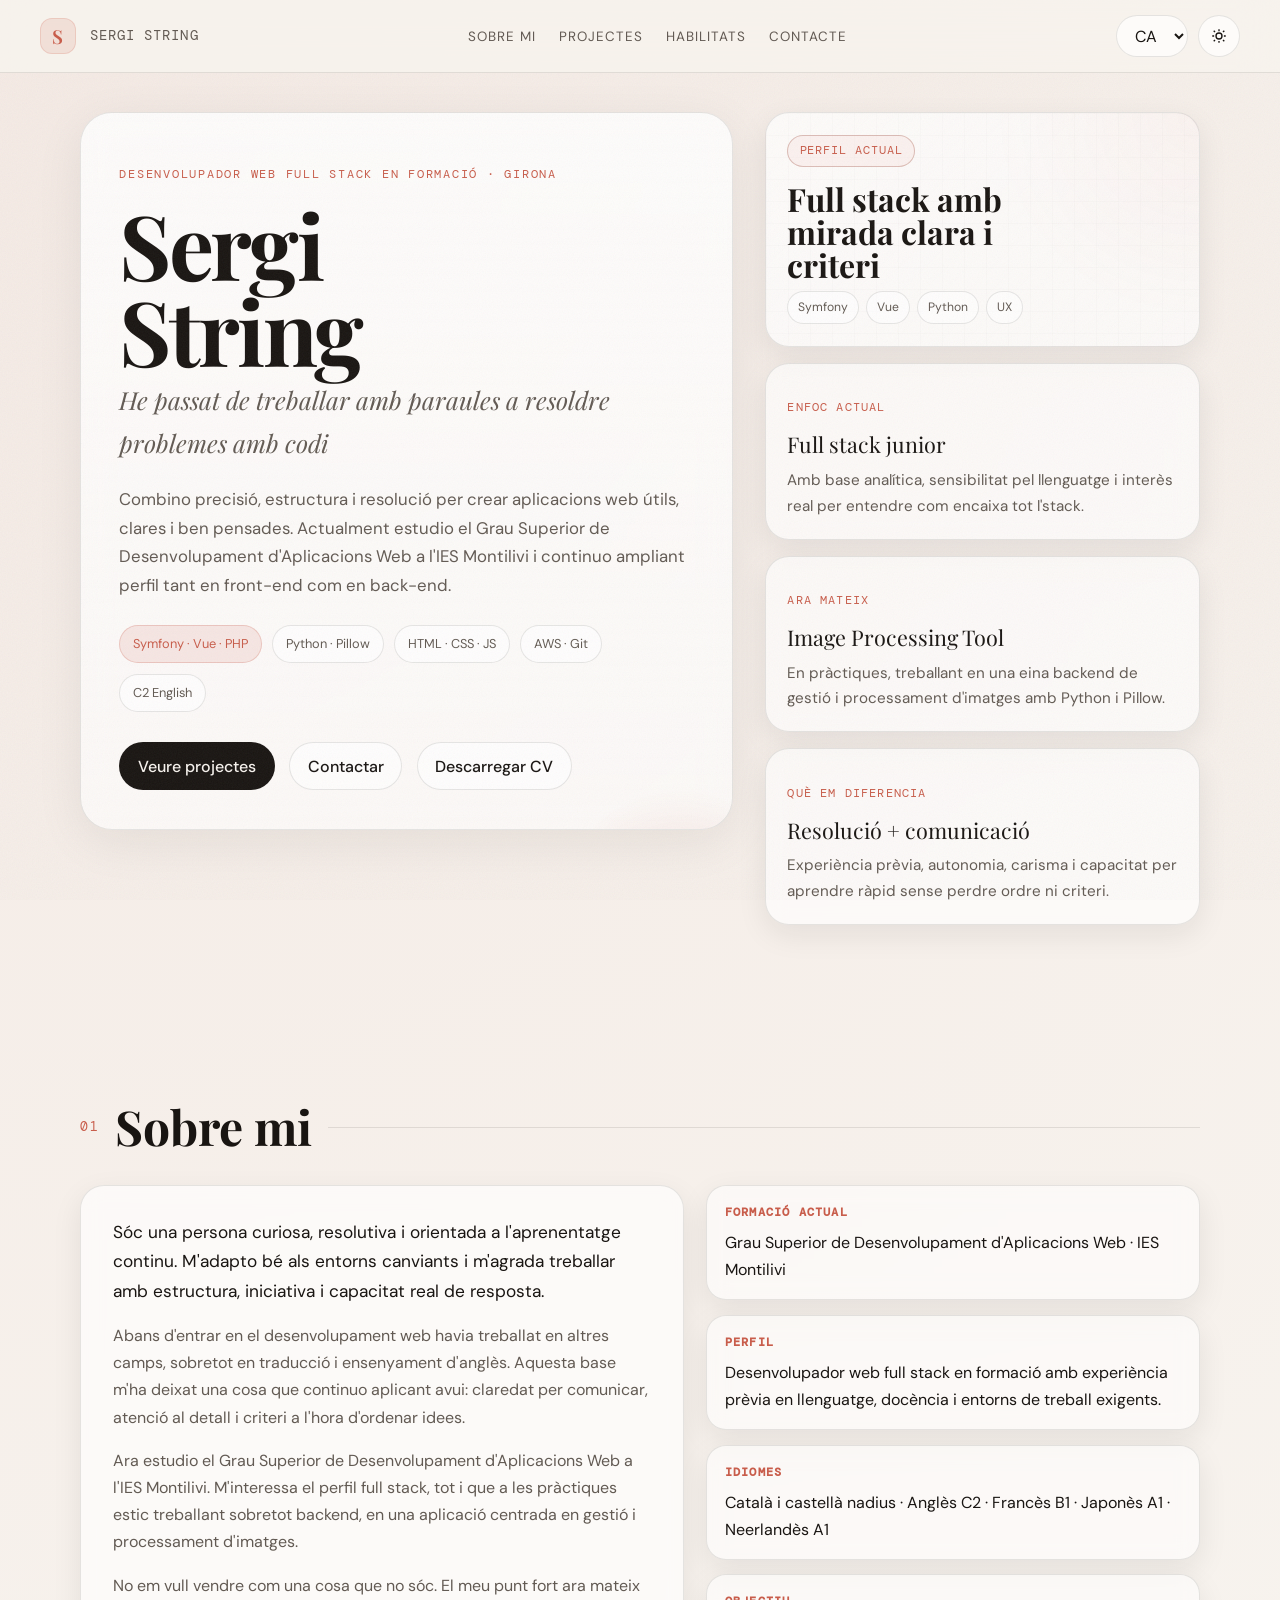
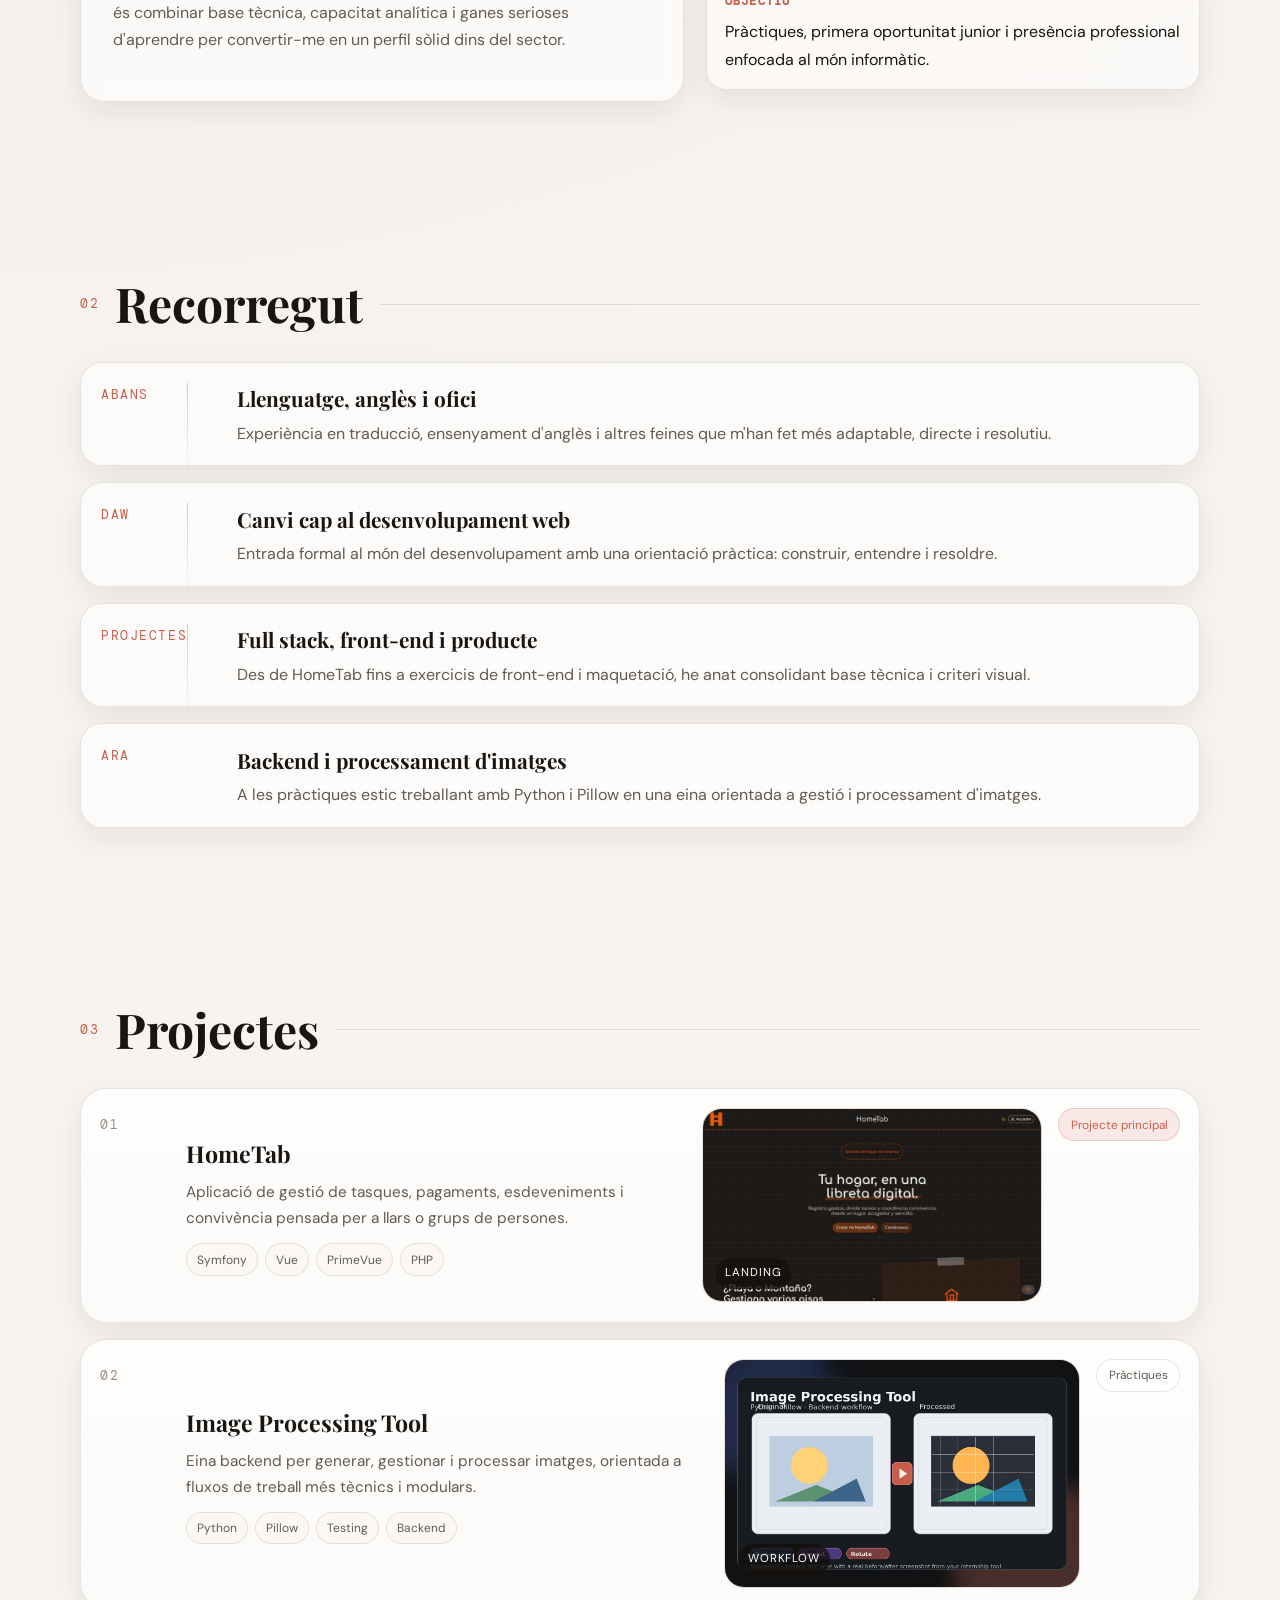
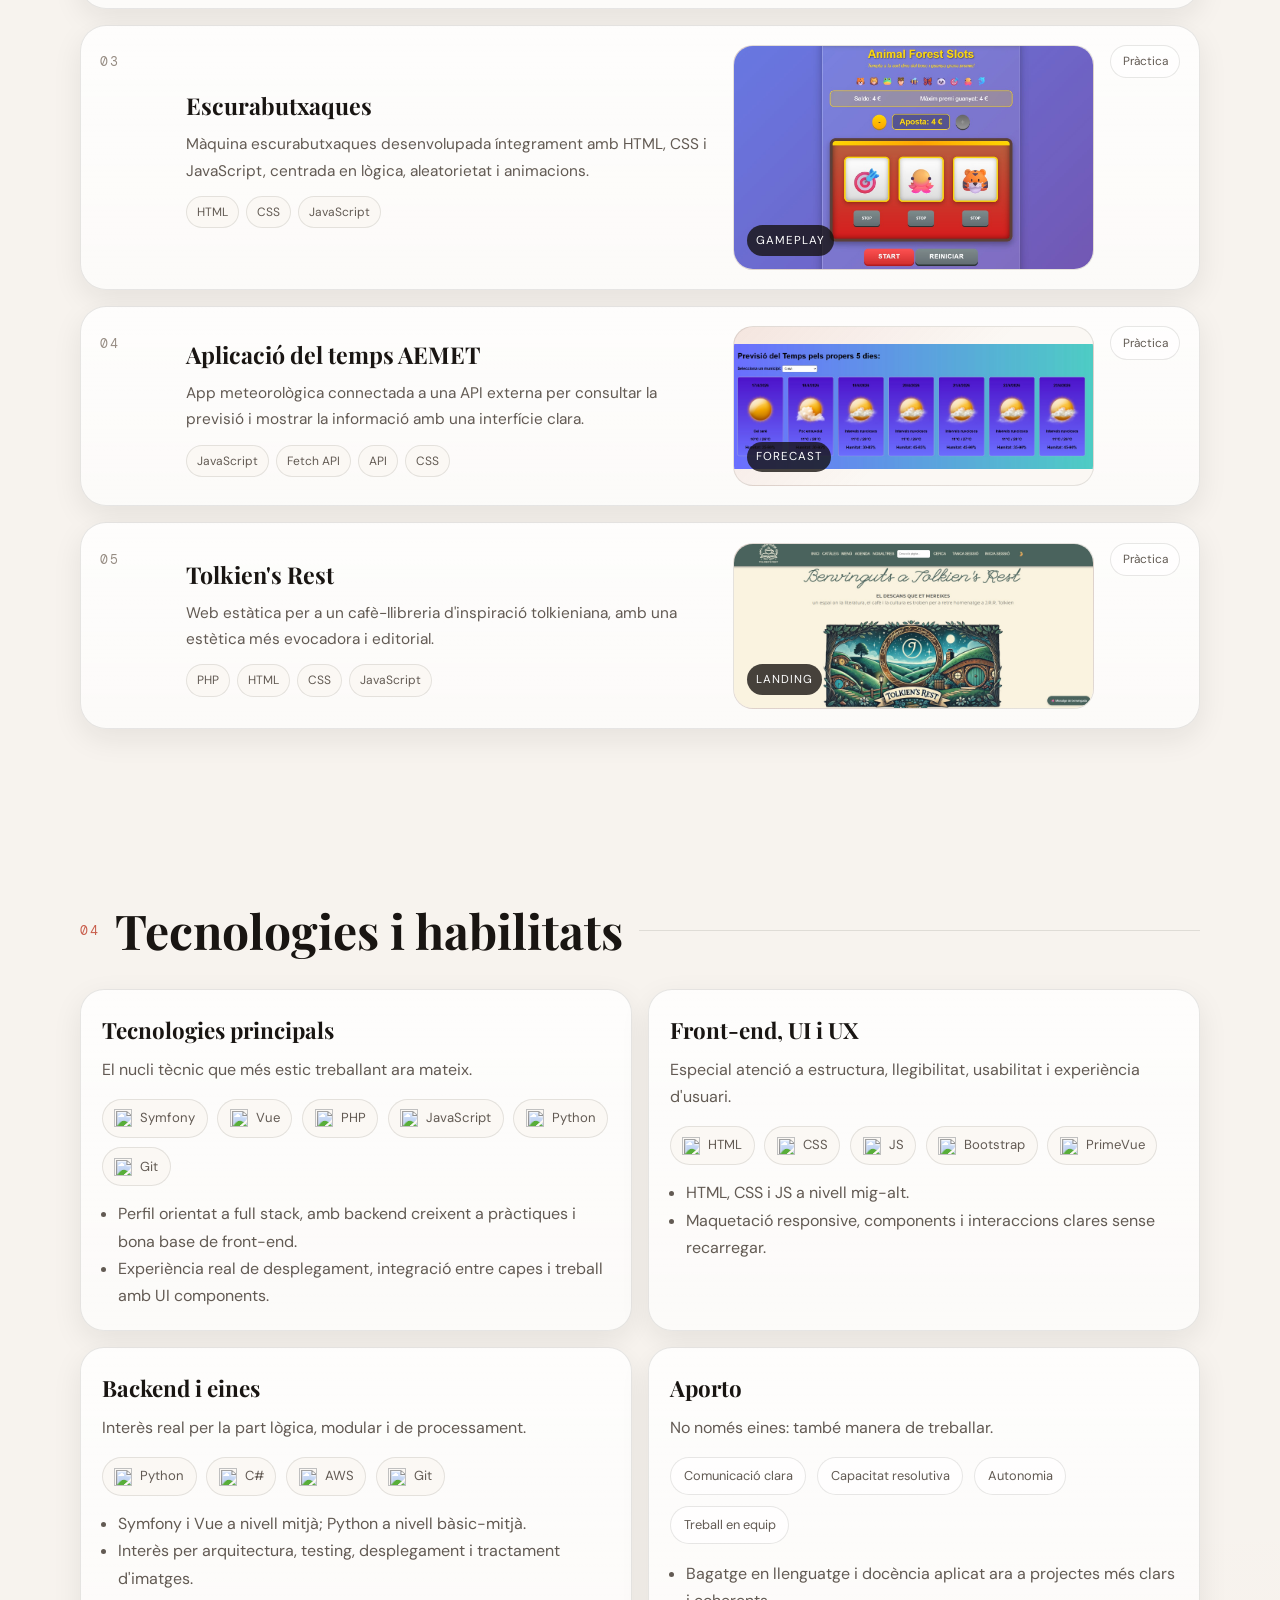
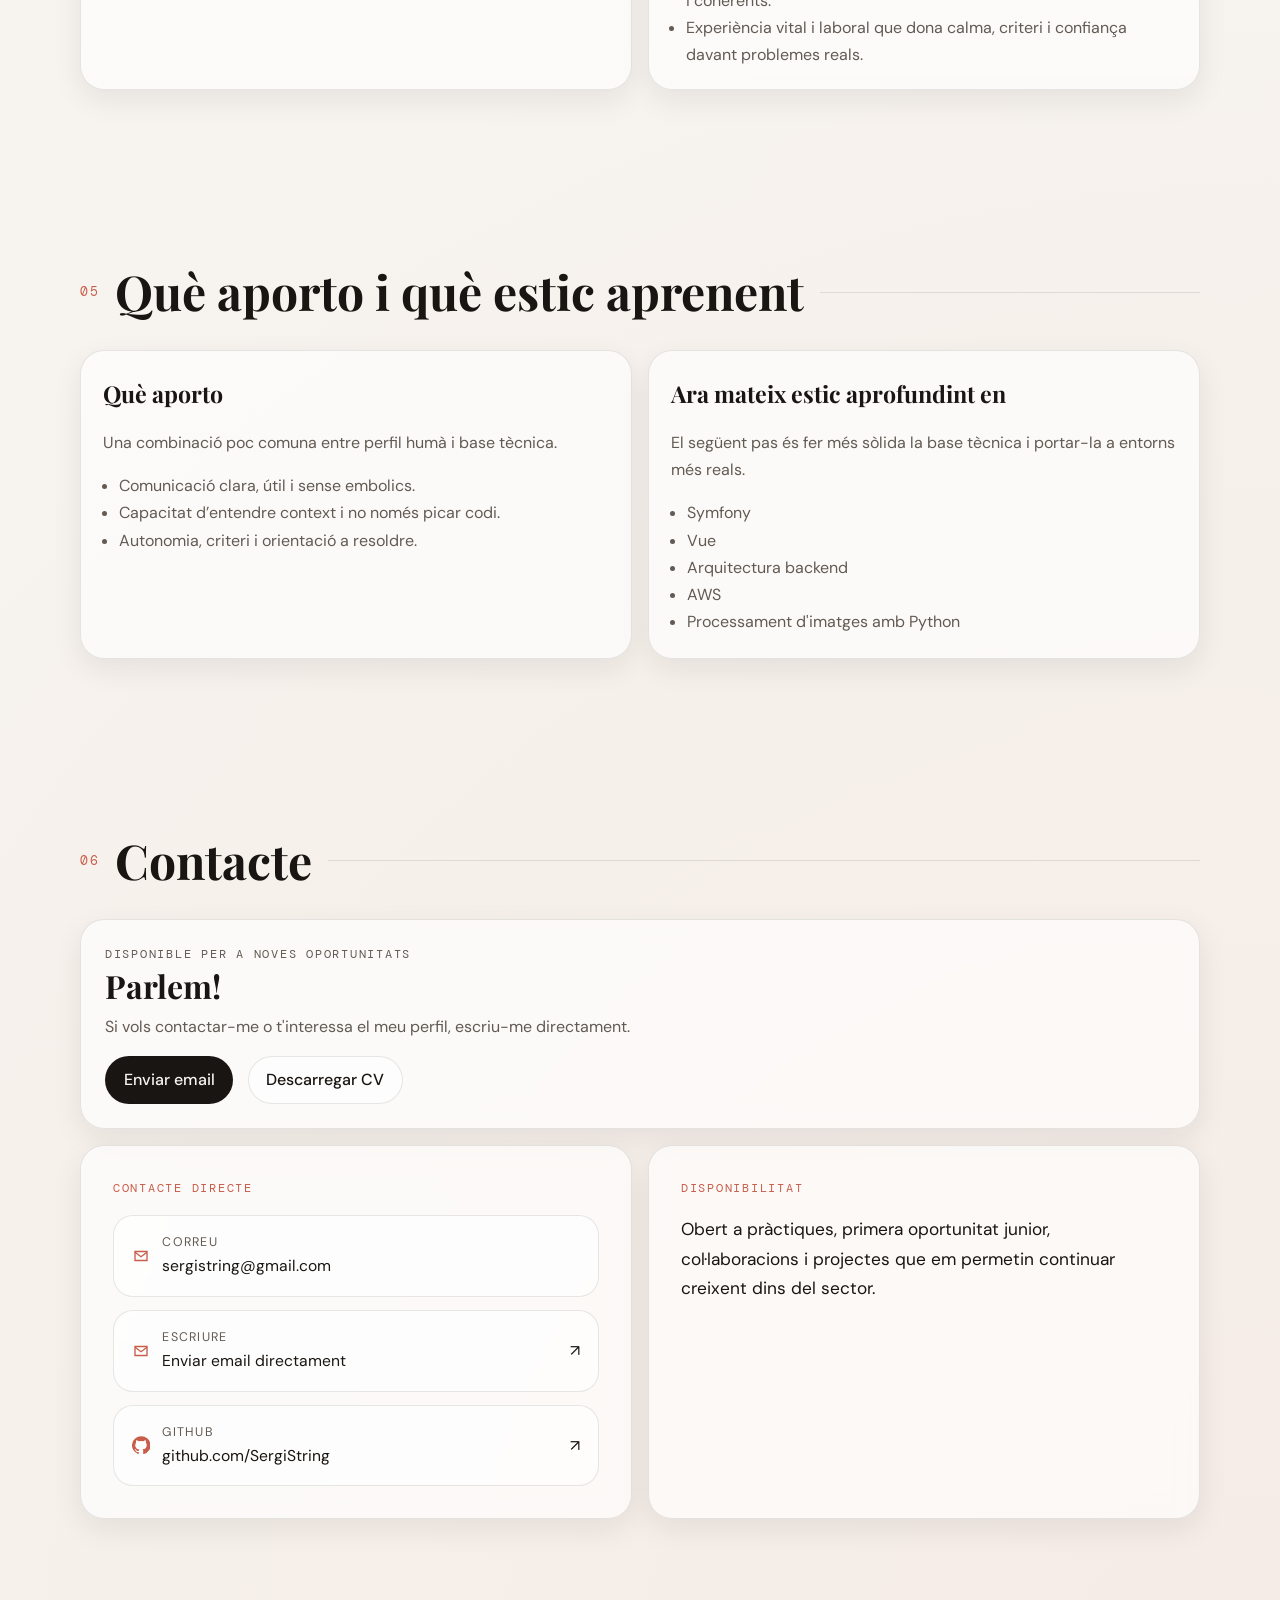
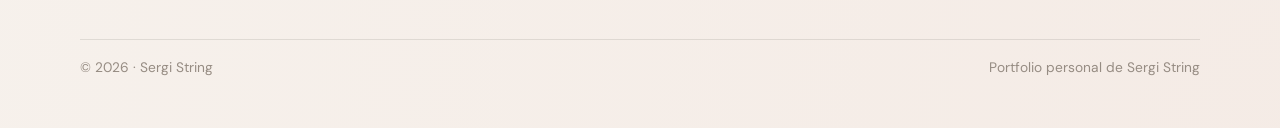
==== commit 6e487429: "refactor: add *assets* folder with separated images" ====
--- a/index.html
+++ b/index.html
@@ -66,7 +66,7 @@
 <div class="hero-glimpse reveal">
 <span class="hero-glimpse-label" data-i18n="hero_glimpse_label">Perfil actual</span>
 <h2 class="hero-glimpse-title" data-i18n="hero_glimpse_title">Full stack amb mirada clara i criteri</h2>
-<p class="hero-glimpse-copy" data-i18n="hero_glimpse_copy">Un espai visual curt per equilibrar el hero sense omplir-lo amb una foto innecessària.</p>
+
 <div class="hero-glimpse-tags">
 <span data-i18n="hero_glimpse_tag_1">Symfony</span>
 <span data-i18n="hero_glimpse_tag_2">Vue</span>
@@ -187,7 +187,7 @@
 </div>
 </div>
 <div class="project-thumb">
-<img alt="HomeTab landing preview" src="[data-uri]"/>
+<img alt="HomeTab landing preview" src="assets/images/hometab.jpg"/>
 <span class="project-thumb-label">Landing</span>
 </div>
 <span class="project-badge featured" data-i18n="badge_featured">Projecte principal</span>
@@ -204,8 +204,9 @@
 <span class="tech-pill">Backend</span>
 </div>
 </div>
-<div class="project-thumb placeholder">
-<span class="project-thumb-label">Backend tool</span>
+<div class="project-thumb">
+<img alt="Workflow preview" src="assets/images/image-processing-tool.jpg"/>
+<span class="project-thumb-label">Workflow</span>
 </div>
 <span class="project-badge" data-i18n="badge_internship">Pràctiques</span>
 </article>
@@ -220,8 +221,9 @@
 <span class="tech-pill">JavaScript</span>
 </div>
 </div>
-<div class="project-thumb placeholder">
-<span class="project-thumb-label">UI / logic</span>
+<div class="project-thumb">
+<img alt="Gameplay preview" src="assets/images/slots.jpg"/>
+<span class="project-thumb-label">Gameplay</span>
 </div>
 <span class="project-badge" data-i18n="badge_practice">Pràctica</span>
 </article>
@@ -237,8 +239,9 @@
 <span class="tech-pill">CSS</span>
 </div>
 </div>
-<div class="project-thumb placeholder">
-<span class="project-thumb-label">API app</span>
+<div class="project-thumb">
+<img alt="Forecast preview" src="assets/images/aemet.jpg"/>
+<span class="project-thumb-label">Forecast</span>
 </div>
 <span class="project-badge" data-i18n="badge_practice">Pràctica</span>
 </article>
@@ -254,8 +257,9 @@
 <span class="tech-pill">JavaScript</span>
 </div>
 </div>
-<div class="project-thumb placeholder">
-<span class="project-thumb-label">Editorial</span>
+<div class="project-thumb">
+<img alt="Landing preview" src="assets/images/tolkien.jpg"/>
+<span class="project-thumb-label">Landing</span>
 </div>
 <span class="project-badge" data-i18n="badge_practice">Pràctica</span>
 </article>
